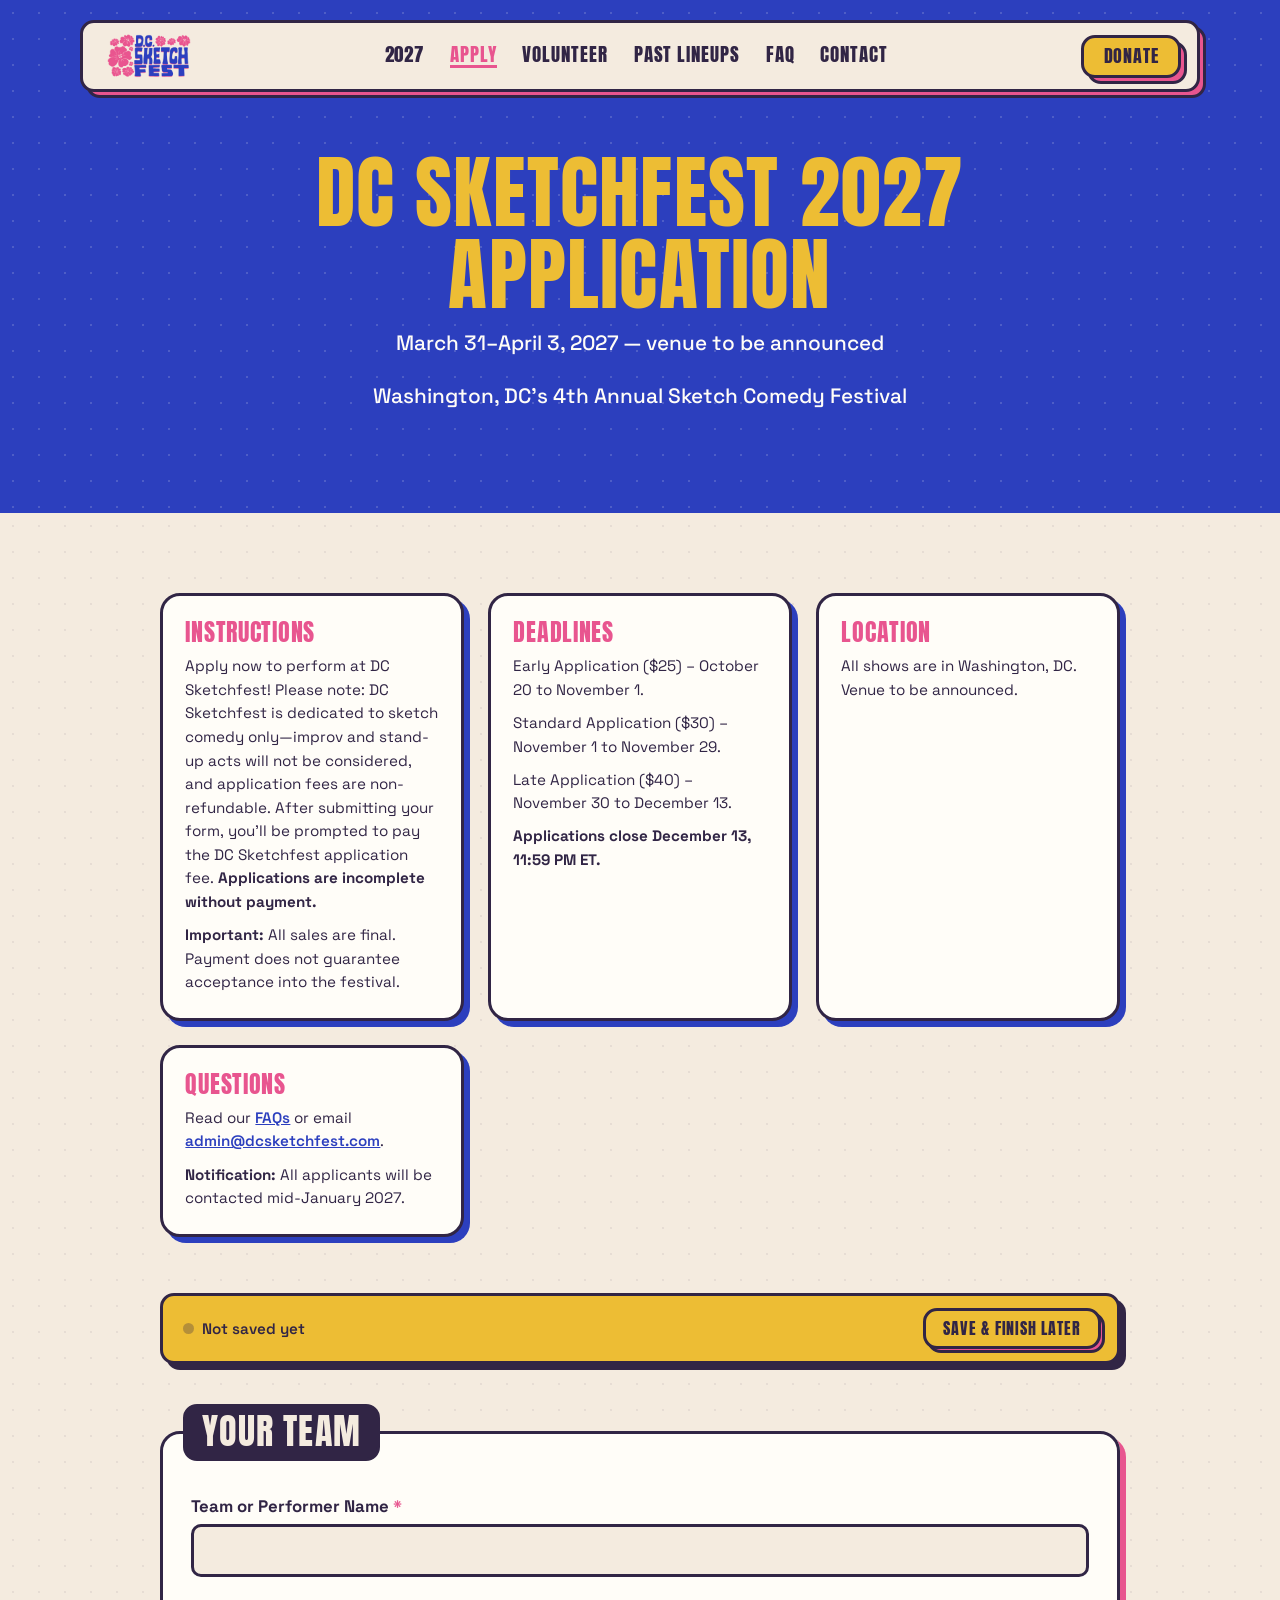
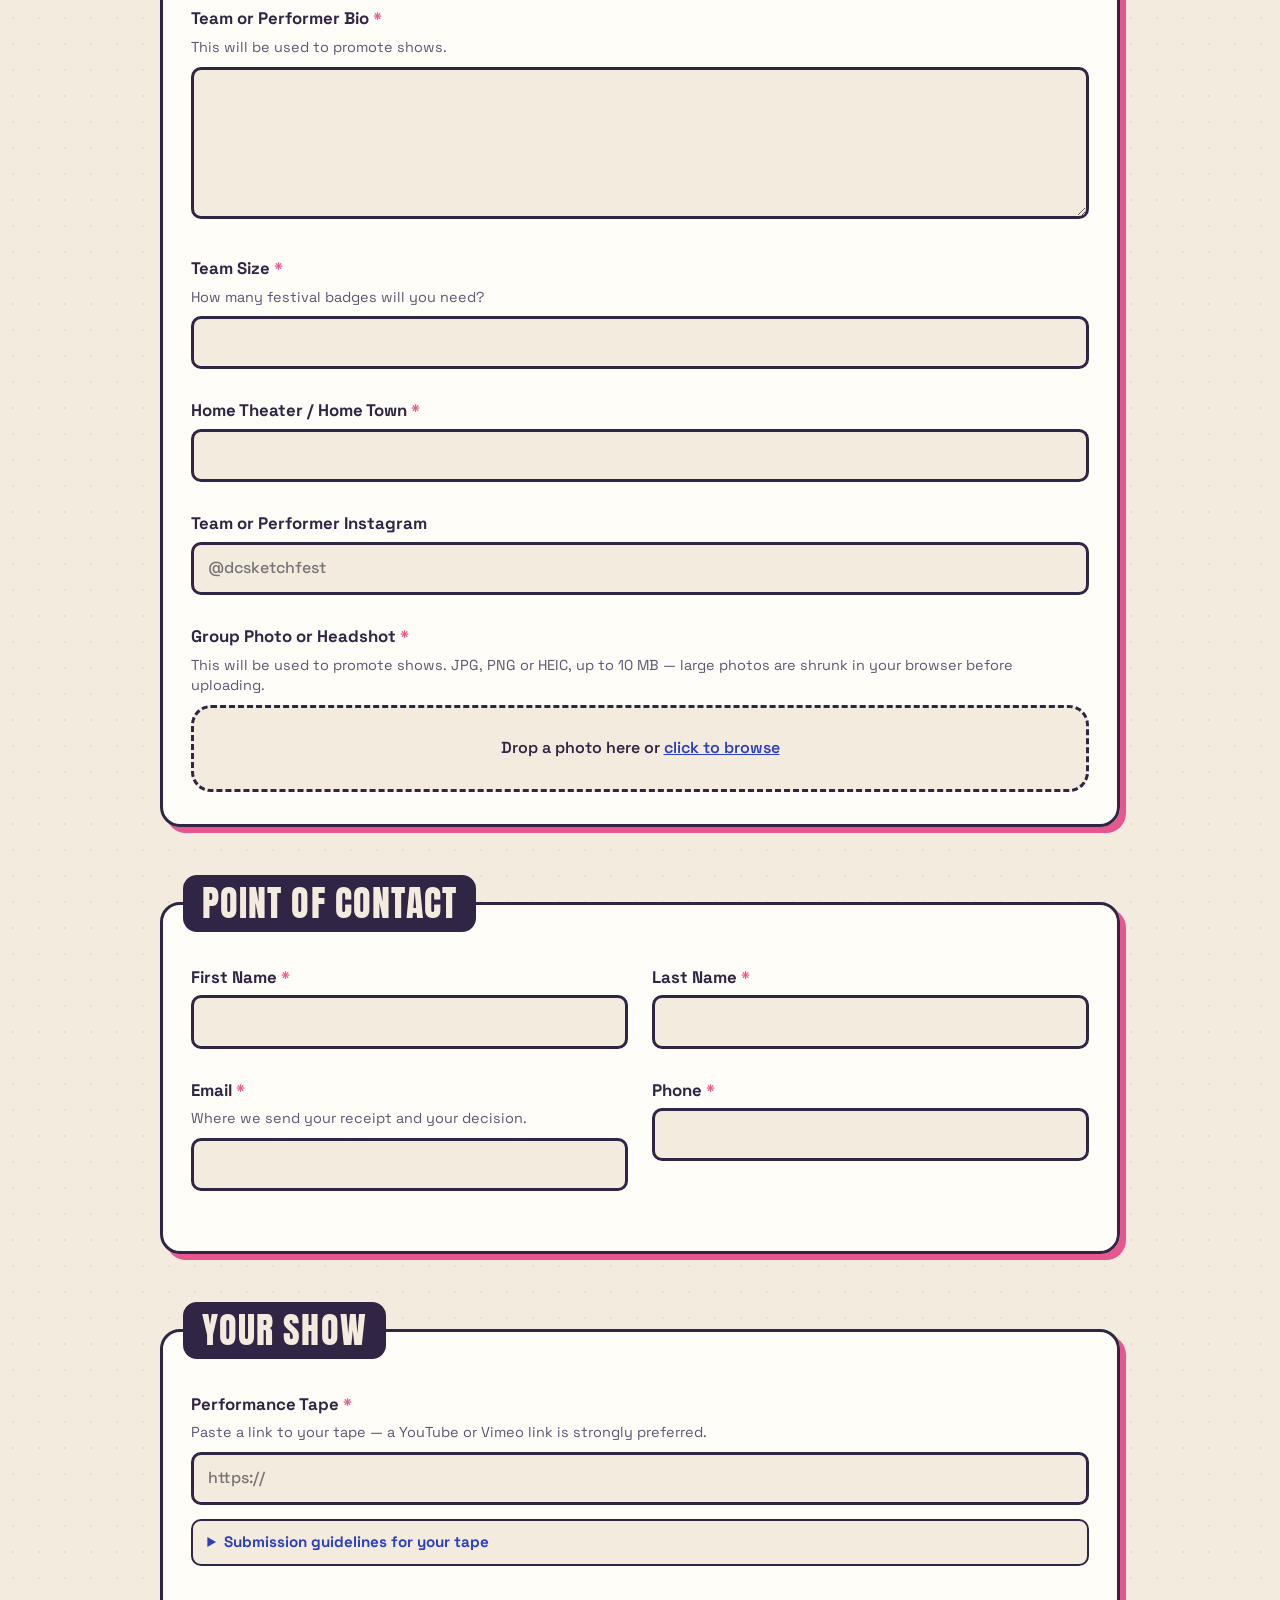
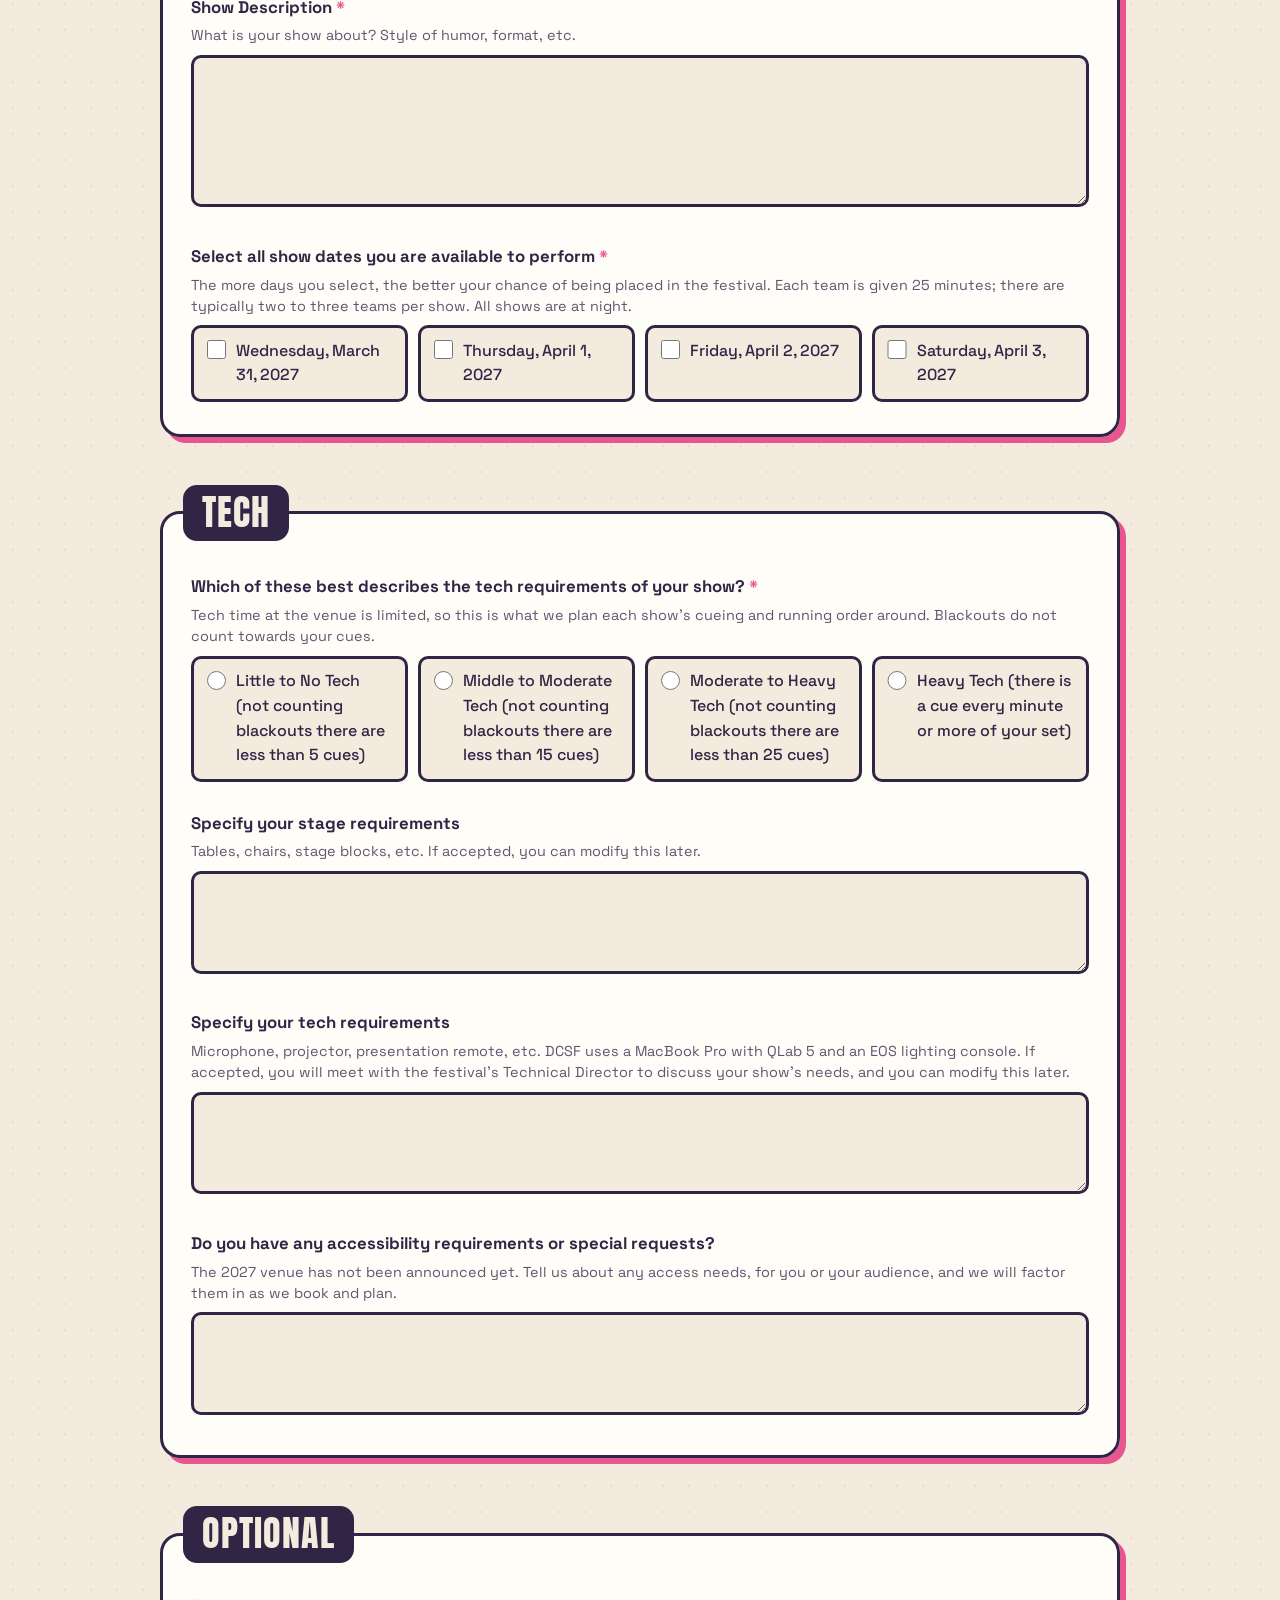
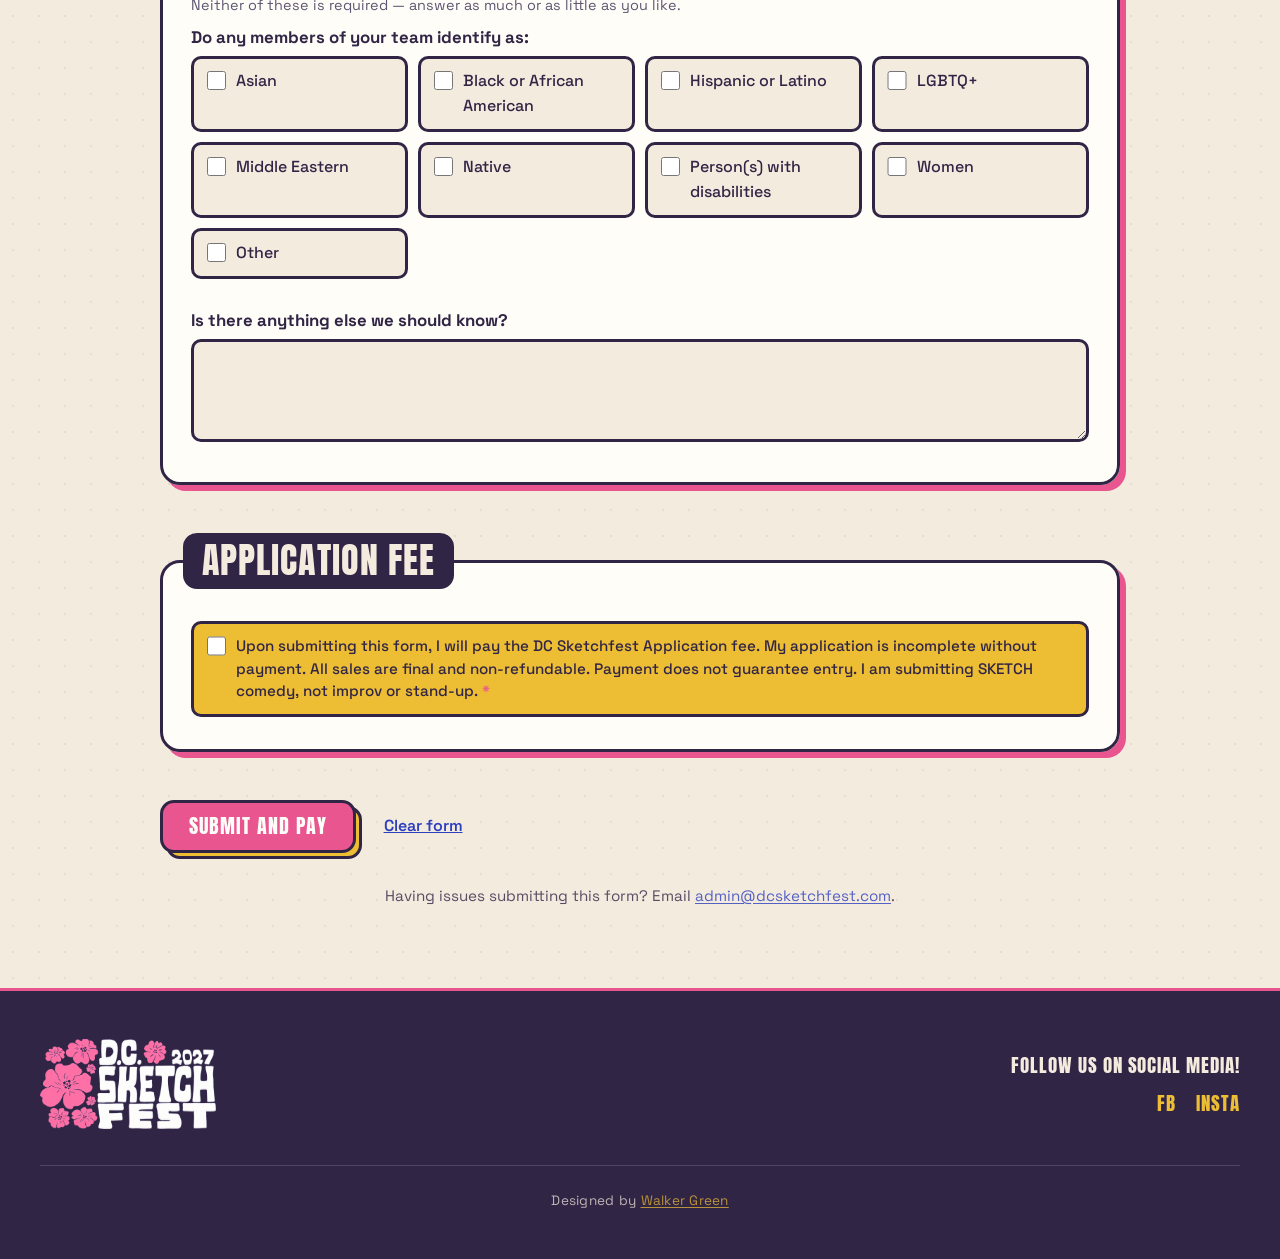
==== apply/index.html @ 1f41d2c7 "One nav order everywhere; readable fee wording in the FAQ Nav is now 2027, Apply, Volunteer, Past Li" ====
<!DOCTYPE html>
<html lang="en">
<head>
<meta charset="utf-8">
<meta name="viewport" content="width=device-width, initial-scale=1">

<!-- Google tag (gtag.js) -->
<script async src="https://www.googletagmanager.com/gtag/js?id=G-5WTXCDDHMK"></script>
<script>
  window.dataLayer = window.dataLayer || [];
  function gtag(){dataLayer.push(arguments);}
  gtag('js', new Date());

  gtag('config', 'G-5WTXCDDHMK');
</script>
<title>Apply to Perform - DC Sketchfest 2027</title>
<meta name="description" content="Applications are open for DC Sketchfest 2027, March 31 to April 3 in Washington, DC. Apply by December 13 - save your application and come back to finish it any time.">

<meta property="og:type" content="website">
<meta property="og:url" content="https://dcsketchfest.com/apply/">
<meta property="og:title" content="Applications Open - DC Sketchfest 2027">
<meta property="og:description" content="DC Sketchfest 2027 runs March 31 to April 3 in Washington, DC. Applications are open through December 13.">
<meta property="og:image" content="https://dcsketchfest.com/assets/img/brand/og-apply-2027.png">
<meta name="twitter:card" content="summary_large_image">

<!-- Absolute URLs name the production host even in this staging copy, the
     way the homepage does: a preview that mixes hosts is broken on one of
     them. robots keeps the copy out of the index until the form goes live. -->
<link rel="canonical" href="https://dcsketchfest.com/apply/">
<meta name="robots" content="noindex, nofollow">
<link rel="icon" href="/assets/img/brand/favicon.svg" type="image/svg+xml">
<link rel="icon" href="/assets/img/brand/favicon-32.png" sizes="32x32">
<link rel="apple-touch-icon" href="/assets/img/brand/favicon-256.png">

<link rel="preconnect" href="https://fonts.googleapis.com">
<link rel="preconnect" href="https://fonts.gstatic.com" crossorigin>
<link href="https://fonts.googleapis.com/css2?family=Anton&family=Space+Grotesk:wght@400;500;600;700&display=swap" rel="stylesheet">
<link rel="stylesheet" href="/assets/css/style.css">
<link rel="stylesheet" href="/assets/css/apply.css">
</head>
<body class="apply-page">
<a class="skip-link" href="#form">Skip to the application</a>

<!-- ============================================================== nav === -->
<header class="navbar">
  <div class="nav-inner">
    <div class="nav-bar">
      <a href="/" class="brand" aria-label="DC Sketchfest home"><img class="brand-logo" src="/assets/img/brand/logo-2027.png" alt="DC Sketchfest 2027" width="1000" height="523"></a>

      <nav id="nav-links" class="nav-links" aria-label="Main">
        <!-- Matches staging's own nav: no Photos page exists in this repo. -->
        <a class="nav-link" href="/#about-section">2027</a>
        <a class="nav-link" href="/apply/" aria-current="page">Apply</a>
        <a class="nav-link" href="/volunteer/">Volunteer</a>
        <a class="nav-link" href="/performers-2026/">Past Lineups</a>
        <a class="nav-link" href="/#faq-section">FAQ</a>
        <a class="nav-link" href="mailto:admin@dcsketchfest.com?subject=Question">Contact</a>
      </nav>

      <a class="btn nav-donate-desktop" href="https://givebutter.com/dcsketchfest2027"><span>Donate</span></a>

      <button class="nav-toggle" type="button" aria-expanded="false" aria-controls="nav-links" aria-label="Menu">
        <span></span><span></span><span></span>
      </button>
    </div>
  </div>
</header>

<!-- ============================================================= intro === -->
<section class="section section--teal apply-hero">
  <div class="pad pad-md">
    <div class="container container--md apply-intro">
      <h1 class="h-lg text-yellow">DC Sketchfest <span data-cfg="year">2027</span> Application</h1>
      <p class="body-copy text-white" data-cfg="dates_line">March 31&ndash;April 3, 2027 &mdash; venue to be announced</p>
      <p class="body-copy text-white">Washington, DC&rsquo;s <span data-cfg="edition">4th</span> Annual Sketch Comedy Festival</p>
    </div>
  </div>
</section>

<section class="section section--cream apply-body">
  <div class="pad pad-md">
    <div class="container container--md">

      <div class="apply-notes">
        <div class="apply-note">
          <h2 class="h-xs">Instructions</h2>
          <p>Apply now to perform at DC Sketchfest! Please note: DC Sketchfest is dedicated to sketch comedy only&mdash;improv and stand-up acts will not be considered, and application fees are non-refundable. After submitting your form, you&rsquo;ll be prompted to pay the DC Sketchfest application fee. <strong>Applications are incomplete without payment.</strong></p>
          <p><strong>Important:</strong> All sales are final. Payment does not guarantee acceptance into the festival.</p>
        </div>

        <div class="apply-note">
          <h2 class="h-xs">Deadlines</h2>
          <!-- Rewritten from CONFIG.deadlines in apply.js; the copy below is the
               no-JS fallback, so the two have to be kept in step. -->
          <div id="deadlines">
            <p>Early Application ($25) &ndash; October 20 to November 1.</p>
            <p>Standard Application ($30) &ndash; November 1 to November 29.</p>
            <p>Late Application ($40) &ndash; November 30 to December 13.</p>
            <p><strong>Applications close December 13, 11:59 PM ET.</strong></p>
          </div>
          <!-- Written by apply.js only when Settings carries a tax rate or a
               service fee: the prices above are the application fee on its own,
               and someone who reads "$25" here and meets $27.61 at the card step
               has been quoted the wrong number. Empty by default, so with both
               off this panel is exactly the four lines above it. -->
          <p class="fee-extras-note" id="fee-extras-note" hidden></p>
        </div>

        <div class="apply-note">
          <h2 class="h-xs">Location</h2>
          <p data-cfg="location">All shows are in Washington, DC. Venue to be announced.</p>
        </div>

        <div class="apply-note">
          <h2 class="h-xs">Questions</h2>
          <p>Read our <a href="/#faq-section">FAQs</a> or email <a href="mailto:admin@dcsketchfest.com">admin@dcsketchfest.com</a>.</p>
          <p><strong>Notification:</strong> <span data-cfg="notification">All applicants will be contacted mid-January 2027.</span></p>
        </div>
      </div>

      <!-- Save bar: sticky status + the "finish later" affordance. Hidden until
           JS has confirmed it can actually reach the backend. -->
      <div class="save-bar" id="save-bar" hidden>
        <span class="save-status" id="save-status" role="status" aria-live="polite">Not saved yet</span>
        <button type="button" class="btn btn--yellow save-later" id="save-later"><span>Save &amp; finish later</span></button>
      </div>

      <form id="form" class="apply-form" novalidate>
        <!-- Bots fill hidden fields; humans never see this one. -->
        <p class="hp" aria-hidden="true"><label>Leave this empty <input type="text" name="website" tabindex="-1" autocomplete="off"></label></p>

        <fieldset class="field-group">
          <legend class="h-sm">Your team</legend>

          <div class="field">
            <label for="team_name">Team or Performer Name <span class="req">*</span></label>
            <input type="text" id="team_name" name="team_name" autocomplete="organization" required>
          </div>

          <div class="field">
            <label for="bio">Team or Performer Bio <span class="req">*</span></label>
            <p class="help">This will be used to promote shows.</p>
            <textarea id="bio" name="bio" rows="5" required></textarea>
          </div>

          <div class="field">
            <label for="team_size">Team Size <span class="req">*</span></label>
            <p class="help">How many festival badges will you need?</p>
            <input type="number" id="team_size" name="team_size" min="1" max="99" step="1" inputmode="numeric" required>
          </div>

          <div class="field">
            <label for="home">Home Theater / Home Town <span class="req">*</span></label>
            <input type="text" id="home" name="home" required>
          </div>

          <div class="field">
            <label for="instagram">Team or Performer Instagram</label>
            <input type="text" id="instagram" name="instagram" placeholder="@dcsketchfest">
          </div>

          <div class="field">
            <label for="photo">Group Photo or Headshot <span class="req">*</span></label>
            <p class="help">This will be used to promote shows. JPG, PNG or HEIC, up to 10&nbsp;MB &mdash; large photos are shrunk in your browser before uploading.</p>
            <div class="dropzone" id="dropzone">
              <input type="file" id="photo" name="photo" accept="image/*">
              <div class="dropzone-inner">
                <img class="photo-preview" id="photo-preview" alt="" hidden>
                <p class="dropzone-text" id="dropzone-text">Drop a photo here or <span class="link">click to browse</span></p>
              </div>
            </div>
            <button type="button" class="text-btn" id="photo-remove" hidden>Remove photo</button>
          </div>
        </fieldset>

        <fieldset class="field-group">
          <legend class="h-sm">Point of contact</legend>

          <div class="field-row">
            <div class="field">
              <label for="contact_first">First Name <span class="req">*</span></label>
              <input type="text" id="contact_first" name="contact_first" autocomplete="given-name" required>
            </div>
            <div class="field">
              <label for="contact_last">Last Name <span class="req">*</span></label>
              <input type="text" id="contact_last" name="contact_last" autocomplete="family-name" required>
            </div>
          </div>

          <div class="field-row">
            <div class="field">
              <label for="contact_email">Email <span class="req">*</span></label>
              <p class="help">Where we send your receipt and your decision.</p>
              <input type="email" id="contact_email" name="contact_email" autocomplete="email" required>
            </div>
            <div class="field">
              <label for="contact_phone">Phone <span class="req">*</span></label>
              <input type="tel" id="contact_phone" name="contact_phone" autocomplete="tel" required>
            </div>
          </div>
        </fieldset>

        <fieldset class="field-group">
          <legend class="h-sm">Your show</legend>

          <div class="field">
            <label for="tape">Performance Tape <span class="req">*</span></label>
            <p class="help">Paste a link to your tape &mdash; a YouTube or Vimeo link is strongly preferred.</p>
            <input type="url" id="tape" name="tape" placeholder="https://" required>

            <details class="guidelines">
              <summary>Submission guidelines for your tape</summary>
              <ul>
                <li><strong>Tape length:</strong> submit a 15&ndash;20-minute video. Shorter submissions, such as a 5- or 10-minute tape, won&rsquo;t provide enough material for our judges to score accurately. Material beyond 20 minutes will not be watched.</li>
                <li><strong>Content order:</strong> include your best material first and prioritize LIVE performance footage. Digital shorts (filmed content) are discouraged unless they strongly reflect your live show style.</li>
                <li><strong>Video format:</strong> to avoid playback and permission issues, we strongly recommend submitting a YouTube or Vimeo link instead of using file-sharing sites like Google Drive or Dropbox. If you have multiple videos, please edit them into a single video before submitting.</li>
                <li><strong>Judging process:</strong> your submission will be evaluated by a randomly assigned panel in the first round. Tailor your material for an audience unfamiliar with your previous work.</li>
              </ul>
              <p>Email <a href="mailto:admin@dcsketchfest.com">admin@dcsketchfest.com</a> if you have additional questions.</p>
            </details>
          </div>

          <div class="field">
            <label for="show_description">Show Description <span class="req">*</span></label>
            <p class="help">What is your show about? Style of humor, format, etc.</p>
            <textarea id="show_description" name="show_description" rows="5" required></textarea>
          </div>

          <fieldset class="field checkgroup" id="dates-group">
            <legend>Select all show dates you are available to perform <span class="req">*</span></legend>
            <p class="help">The more days you select, the better your chance of being placed in the festival. Each team is given 25 minutes; there are typically two to three teams per show. All shows are at night.</p>
            <div class="checks" id="dates-checks">
              <!-- Populated from CONFIG.dates in apply.js so a new festival year
                   is a one-line edit rather than a markup rewrite. -->
            </div>
          </fieldset>
        </fieldset>

        <fieldset class="field-group">
          <legend class="h-sm">Tech</legend>

          <fieldset class="field checkgroup" id="tech-level-group">
            <legend>Which of these best describes the tech requirements of your show? <span class="req">*</span></legend>
            <p class="help">Tech time at the venue is limited, so this is what we plan each show&rsquo;s cueing and running order around. Blackouts do not count towards your cues.</p>
            <div class="checks">
              <label class="check"><input type="radio" name="tech_level" value="Little to No Tech (not counting blackouts there are less than 5 cues)"><span>Little to No Tech (not counting blackouts there are less than 5 cues)</span></label>
              <label class="check"><input type="radio" name="tech_level" value="Middle to Moderate Tech (not counting blackouts there are less than 15 cues)"><span>Middle to Moderate Tech (not counting blackouts there are less than 15 cues)</span></label>
              <label class="check"><input type="radio" name="tech_level" value="Moderate to Heavy Tech (not counting blackouts there are less than 25 cues)"><span>Moderate to Heavy Tech (not counting blackouts there are less than 25 cues)</span></label>
              <label class="check"><input type="radio" name="tech_level" value="Heavy Tech (there is a cue every minute or more of your set)"><span>Heavy Tech (there is a cue every minute or more of your set)</span></label>
            </div>
          </fieldset>

          <div class="field">
            <label for="stage_reqs">Specify your stage requirements</label>
            <p class="help">Tables, chairs, stage blocks, etc. If accepted, you can modify this later.</p>
            <textarea id="stage_reqs" name="stage_reqs" rows="3"></textarea>
          </div>

          <div class="field">
            <label for="tech_reqs">Specify your tech requirements</label>
            <p class="help">Microphone, projector, presentation remote, etc. DCSF uses a MacBook Pro with QLab 5 and an EOS lighting console. If accepted, you will meet with the festival&rsquo;s Technical Director to discuss your show&rsquo;s needs, and you can modify this later.</p>
            <textarea id="tech_reqs" name="tech_reqs" rows="3"></textarea>
          </div>

          <div class="field">
            <label for="accessibility">Do you have any accessibility requirements or special requests?</label>
            <p class="help">The 2027 venue has not been announced yet. Tell us about any access needs, for you or your audience, and we will factor them in as we book and plan.</p>
            <textarea id="accessibility" name="accessibility" rows="3"></textarea>
          </div>
        </fieldset>

        <fieldset class="field-group">
          <legend class="h-sm">Optional</legend>
          <p class="help group-help">Neither of these is required &mdash; answer as much or as little as you like.</p>

          <fieldset class="field checkgroup">
            <legend>Do any members of your team identify as:</legend>
            <div class="checks">
              <label class="check"><input type="checkbox" name="representation" value="Asian"><span>Asian</span></label>
              <label class="check"><input type="checkbox" name="representation" value="Black or African American"><span>Black or African American</span></label>
              <label class="check"><input type="checkbox" name="representation" value="Hispanic or Latino"><span>Hispanic or Latino</span></label>
              <label class="check"><input type="checkbox" name="representation" value="LGBTQ+"><span>LGBTQ+</span></label>
              <label class="check"><input type="checkbox" name="representation" value="Middle Eastern"><span>Middle Eastern</span></label>
              <label class="check"><input type="checkbox" name="representation" value="Native"><span>Native</span></label>
              <label class="check"><input type="checkbox" name="representation" value="Person(s) with disabilities"><span>Person(s) with disabilities</span></label>
              <label class="check"><input type="checkbox" name="representation" value="Women"><span>Women</span></label>
              <label class="check"><input type="checkbox" name="representation" value="Other" id="rep-other"><span>Other</span></label>
            </div>
            <div class="field" id="rep-other-field" hidden>
              <label for="representation_other">Please specify</label>
              <input type="text" id="representation_other" name="representation_other">
            </div>
          </fieldset>

          <div class="field">
            <label for="anything_else">Is there anything else we should know?</label>
            <textarea id="anything_else" name="anything_else" rows="3"></textarea>
          </div>
        </fieldset>

        <fieldset class="field-group">
          <legend class="h-sm">Application fee</legend>
          <!-- Unhidden by apply.js when someone who has already paid comes back
               to change an answer: the agreement still has to be ticked, but it
               must not read as a fee they are about to be charged a second
               time. -->
          <p class="help" id="fee-paid-note" hidden>Your application fee is already paid. This is the agreement you made when you first applied &mdash; leave it ticked.</p>

          <!-- The itemised price, filled from GET /apply/fee. The Worker is the
               only thing that computes money; this renders what it reports and
               hard-codes no amount. Hidden unless there is a tax or service-fee
               line to itemise, because with neither set the agreement below
               already states the one number in full. -->
          <div id="fee-breakdown" hidden></div>

          <div class="field">
            <label class="check check--agree">
              <input type="checkbox" name="agree" id="agree" required>
              <span>Upon submitting this form, I will pay the DC Sketchfest Application fee<span id="agree-total"></span>. My application is incomplete without payment. All sales are final and non-refundable. Payment does not guarantee entry. I am submitting SKETCH comedy, not improv or stand-up. <span class="req">*</span></span>
            </label>
          </div>
        </fieldset>

        <div class="errors" id="errors" role="alert" hidden></div>

        <div class="form-actions">
          <button type="submit" class="btn btn--purple" id="submit"><span>Submit and pay</span></button>
          <button type="button" class="text-btn" id="clear">Clear form</button>
        </div>
      </form>

      <!-- Sits outside the form so it is still on the page when the form is
           swapped out for the confirmation, and still there if the submit
           itself is what failed. -->
      <p class="apply-help-out">Having issues submitting this form? Email
        <a href="mailto:admin@dcsketchfest.com?subject=Trouble%20submitting%20my%20DC%20Sketchfest%20application">admin@dcsketchfest.com</a>.</p>

      <!-- Swapped in for the form once the application is submitted, and again
           when a change to an application that was already in is saved. -->
      <div id="done" class="done" hidden></div>

    </div>
  </div>
</section>

<!-- =========================================================== footer === -->
<footer class="footer">
  <div class="pad pad-sm">
    <div class="container footer-wrapper">
      <a class="footer-logo" href="/" title="Homepage"><img class="brand-logo brand-logo--light" src="/assets/img/brand/logo-2027-light.png" alt="DC Sketchfest 2027" width="1000" height="511"></a>
      <div class="footer-social">
        <div class="join-us">Follow us on social media!</div>
        <div class="social-links">
          <a href="https://facebook.com/dcsketchfest" target="_blank" rel="noopener">fb</a>
          <a href="https://instagram.com/dcsketchfest" target="_blank" rel="noopener">insta</a>
        </div>
      </div>
    </div>
    <p class="footer-credit">Designed by <a href="https://instagram.com/guywalks" target="_blank" rel="noopener">Walker Green</a></p>
  </div>
</footer>

<script src="/assets/js/main.js" defer></script>
<script src="/assets/js/apply.js" defer></script>
</body>
</html>
---- assets/css/style.css ----
/* ==========================================================================
   DC Sketchfest — 2027 rebrand
   "Riso print shop": Neon Blue, Bubble Pink and Mustard inks on Mayo White
   paper, heavy outlines, hard offset shadows, halftone dots, DC-flag stars.
   Display type is Anton; body is Space Grotesk.

   Class names are carried over from the 2026 site so the lineup pages and
   main.js keep working untouched; legacy color variables (--red, --teal,
   --cream, --purple, --dark) are aliased onto the new inks for the same
   reason.
   ========================================================================== */

:root {
  /* Brand names, in order: Midnite Black, Mayo White, Neon Blue, Bubble Pink,
     Mustard. --white is a paper highlight, not a brand ink. */
  --ink: #312545;
  --paper: #F4EBDF;
  --blue: #2C3FBE;
  --pink: #E8558F;
  --yellow: #EDBD34;
  --white: #fffdf8;

  /* Legacy names still referenced by inline styles and generated pages. */
  --red: var(--pink);
  --cream: var(--paper);
  --teal: var(--blue);
  --purple: var(--blue);
  --dark: var(--ink);

  --font-display: "Anton", "Arial Black", sans-serif;
  --font-body: "Space Grotesk", system-ui, -apple-system, sans-serif;

  --border: 3px solid var(--ink);
  --shadow-offset: 6px;
  --radius-card: 20px;
  --radius-pill: 14px;

  --gutter: 2.5rem;
  --container: 80rem;

  /* Halftone dot patterns, tinted per background. */
  --dots-light: radial-gradient(rgba(255, 253, 248, .16) 1.5px, transparent 1.5px);
  --dots-dark: radial-gradient(rgba(49, 37, 69, .07) 1.5px, transparent 1.5px);
}

@media (max-width: 767px) {
  :root {
    --gutter: 1.25rem;
    --shadow-offset: 5px;
  }
}

/* --------------------------------------------------------------- base --- */

*,
*::before,
*::after {
  box-sizing: border-box;
}

html {
  scroll-behavior: smooth;
  scroll-padding-top: 8rem;
}

body {
  margin: 0;
  background: var(--paper);
  color: var(--ink);
  font-family: var(--font-body);
  font-size: 1rem;
  line-height: 1.55;
  -webkit-font-smoothing: antialiased;
  overflow-x: hidden;
}

img {
  max-width: 100%;
  height: auto;
  display: block;
}

a {
  color: inherit;
}

h1,
h2,
h3,
h4,
h5 {
  font-family: var(--font-display);
  font-weight: 400;
  text-transform: uppercase;
  line-height: 1.02;
  letter-spacing: .015em;
  margin: 0;
}

.h-hero    { font-size: clamp(3.25rem, 13vw, 10rem); }
.h-xl      { font-size: clamp(2.5rem, 9vw, 6.25rem); }
.h-lg      { font-size: clamp(2.25rem, 8vw, 5rem); }
.h-md      { font-size: clamp(1.75rem, 6vw, 3.75rem); }
.h-sm      { font-size: clamp(1.375rem, 4vw, 2.25rem); }
.h-xs      { font-size: clamp(1.125rem, 3vw, 1.5rem); letter-spacing: .03em; }

.text-yellow { color: var(--yellow); }
.text-teal   { color: var(--pink); }   /* legacy accent class → pink ink */
.text-white  { color: var(--white); }
.text-purple { color: var(--blue); }
.text-center { text-align: center; }

.body-copy {
  font-family: var(--font-body);
  font-weight: 500;
  font-size: clamp(1.05rem, 1.7vw, 1.3rem);
  line-height: 1.55;
}

/* ---------------------------------------------------------- structure --- */

.section {
  position: relative;
  overflow: hidden;
}

.section--red    { background: var(--pink); }
.section--cream  { background: var(--paper); background-image: var(--dots-dark); background-size: 26px 26px; }
.section--teal   { background: var(--blue); background-image: var(--dots-light); background-size: 26px 26px; }
.section--yellow { background: var(--yellow); }

/* The mailing-list section trades cobalt for full ink — the site's finale. */
#newsletter-section.section--teal {
  background: var(--ink);
  background-image: var(--dots-light);
  background-size: 26px 26px;
}

.pad {
  padding-left: var(--gutter);
  padding-right: var(--gutter);
}

.pad-lg { padding-top: 8rem;    padding-bottom: 8rem; }
.pad-md { padding-top: 5rem;    padding-bottom: 5rem; }
.pad-sm { padding-top: 3rem;    padding-bottom: 3rem; }

@media (max-width: 991px) {
  .pad-lg { padding-top: 6rem; padding-bottom: 6rem; }
  .pad-md { padding-top: 4rem; padding-bottom: 4rem; }
  .pad-sm { padding-top: 2rem; padding-bottom: 2rem; }
}

@media (max-width: 767px) {
  .pad-lg { padding-top: 4rem; padding-bottom: 4rem; }
  .pad-md { padding-top: 3rem; padding-bottom: 3rem; }
}

.container {
  width: 100%;
  max-width: var(--container);
  margin-inline: auto;
}

.container--md { max-width: 60rem; }

.stack > * + * { margin-top: 1.5rem; }
.stack-sm > * + * { margin-top: .75rem; }

/* ------------------------------------------------------------ buttons --- */

/* Chunky print-block buttons: ink outline, hard offset shadow in a second
   ink color, and the block drops onto its shadow on hover. */
.btn {
  --btn-bg: var(--yellow);
  --btn-fg: var(--ink);
  --btn-shadow: var(--pink);
  position: relative;
  display: inline-block;
  text-decoration: none;
  isolation: isolate;

  /* Reset UA button chrome so <button class="btn"> matches <a class="btn">. */
  appearance: none;
  -webkit-appearance: none;
  background: none;
  border: 0;
  margin: 0;
  padding: 0;
  font: inherit;
  color: inherit;
  cursor: pointer;
}

.btn::before {
  content: "";
  position: absolute;
  inset: 0;
  border-radius: var(--radius-pill);
  background: var(--btn-shadow);
  border: var(--border);
  transform: translate(var(--shadow-offset), var(--shadow-offset));
  z-index: -1;
}

.btn > span {
  display: block;
  background: var(--btn-bg);
  color: var(--btn-fg);
  border: var(--border);
  border-radius: var(--radius-pill);
  padding: .85rem 1.6rem;
  font-family: var(--font-display);
  font-weight: 400;
  font-size: clamp(1.05rem, 1.6vw, 1.4rem);
  letter-spacing: .05em;
  line-height: 1;
  text-transform: uppercase;
  white-space: nowrap;
  transition: transform .15s ease;
}

.btn:hover > span,
.btn:focus-visible > span {
  transform: translate(var(--shadow-offset), var(--shadow-offset));
}

.btn:focus-visible {
  outline: 3px solid var(--pink);
  outline-offset: 4px;
  border-radius: var(--radius-pill);
}

.btn--purple { --btn-bg: var(--pink); --btn-fg: var(--white); --btn-shadow: var(--yellow); }
.btn--yellow { --btn-bg: var(--yellow); --btn-fg: var(--ink); --btn-shadow: var(--pink); }

.btn-row {
  display: flex;
  flex-wrap: wrap;
  gap: 1.5rem;
  justify-content: center;
}

@media (max-width: 560px) {
  .btn > span {
    white-space: normal;
    padding: .7rem 1.15rem;
    font-size: 1.1rem;
    text-align: center;
  }

  .btn-row { gap: 1rem; }
}

/* --------------------------------------------------------------- logo --- */

.brand {
  text-decoration: none;
}

/* Height drives the lockup and the width follows it, so nothing here has to
   know the artwork's aspect ratio; the width/height attributes on the <img>
   are what stop the navbar reflowing while it loads. */
.brand-logo {
  display: block;
  width: auto;
  height: 2.75rem;
}

@media (max-width: 767px) {
  .brand-logo { height: 2.25rem; }
}

/* ---------------------------------------------------------------- nav --- */

.navbar {
  position: fixed;
  top: 1.25rem;
  left: 0;
  right: 0;
  z-index: 99;
  padding-inline: var(--gutter);
}

.nav-inner {
  position: relative;
  width: 100%;
  max-width: 70rem;
  margin-inline: auto;
}

.nav-inner::before {
  content: "";
  position: absolute;
  inset: 0;
  border-radius: var(--radius-pill);
  background: var(--pink);
  border: var(--border);
  transform: translate(var(--shadow-offset), var(--shadow-offset));
}

.nav-bar {
  position: relative;
  display: flex;
  align-items: center;
  justify-content: space-between;
  gap: 2rem;
  background: var(--paper);
  border: var(--border);
  border-radius: var(--radius-pill);
  padding: .7rem 1rem .7rem 1.5rem;
}

.nav-links {
  display: flex;
  align-items: center;
  gap: 1.6rem;
}

.nav-link {
  font-family: var(--font-display);
  font-weight: 400;
  font-size: 1.2rem;
  letter-spacing: .05em;
  line-height: 1;
  text-transform: uppercase;
  color: var(--ink);
  text-decoration: none;
  padding-bottom: .15rem;
  border-bottom: 3px solid transparent;
  transition: color .15s ease, border-color .15s ease;
}

.nav-link:hover,
.nav-link[aria-current="page"] {
  color: var(--pink);
  border-bottom-color: var(--pink);
}

/* Keep the donate pill from towering over the links. */
.navbar .btn > span {
  padding: .6rem 1.2rem;
  font-size: 1.1rem;
}

.nav-toggle {
  display: none;
  width: 3rem;
  height: 3rem;
  padding: 0;
  border: var(--border);
  border-radius: 12px;
  background: var(--yellow);
  cursor: pointer;
  align-items: center;
  justify-content: center;
  flex-direction: column;
  gap: 5px;
}

.nav-toggle span {
  display: block;
  width: 20px;
  height: 3px;
  background: var(--ink);
  border-radius: 2px;
  transition: transform .25s ease, opacity .25s ease;
}

.nav-toggle[aria-expanded="true"] span:nth-child(1) { transform: translateY(8px) rotate(45deg); }
.nav-toggle[aria-expanded="true"] span:nth-child(2) { opacity: 0; }
.nav-toggle[aria-expanded="true"] span:nth-child(3) { transform: translateY(-8px) rotate(-45deg); }

.nav-donate-desktop { flex: none; }

@media (max-width: 991px) {
  .nav-toggle { display: flex; }
  .nav-donate-desktop { display: none; }

  .nav-links {
    position: absolute;
    top: calc(100% + 1rem);
    left: 0;
    right: 0;
    flex-direction: column;
    gap: 1.25rem;
    background: var(--paper);
    border: var(--border);
    border-radius: var(--radius-card);
    padding: 1.5rem;
    box-shadow: var(--shadow-offset) var(--shadow-offset) 0 var(--pink);
    display: none;
  }

  .nav-links.is-open { display: flex; }
  .nav-bar { padding-right: .7rem; }
}

/* --------------------------------------------------------------- hero --- */

.hero {
  position: relative;
  background-color: var(--blue);
  background-image: var(--dots-light);
  background-size: 26px 26px;
  min-height: 100svh;
  display: flex;
  align-items: center;
  overflow: hidden;
}

.hero-content {
  position: relative;
  z-index: 2;
  text-align: center;
  padding-top: 9rem;
  padding-bottom: 5rem;
  width: 100%;
}

.hero h1 {
  color: var(--paper);
  text-shadow:
    var(--shadow-offset) var(--shadow-offset) 0 var(--pink),
    calc(var(--shadow-offset) * 2) calc(var(--shadow-offset) * 2) 0 var(--ink);
  margin-bottom: 1.75rem;
}

/* Yellow on cobalt is fine, but yellow over the orange characters is not —
   the ink outline keeps this line readable wherever the art lands. */
.hero-meta {
  color: var(--yellow);
  margin-bottom: 2.75rem;
  text-shadow:
    3px 3px 0 var(--ink),
    -2px -2px 0 var(--ink),
    2px -2px 0 var(--ink),
    -2px 2px 0 var(--ink);
}

/* Rotated year sticker pinned beside the hero title. */
.hero-title-wrap {
  position: relative;
  display: inline-block;
}

.badge-27 {
  position: absolute;
  top: -1.25rem;
  right: -2.5rem;
  z-index: 3;
  display: grid;
  place-items: center;
  width: clamp(4.5rem, 9vw, 6.5rem);
  aspect-ratio: 1;
  border-radius: 50%;
  background: var(--yellow);
  border: var(--border);
  box-shadow: 4px 4px 0 var(--ink);
  font-family: var(--font-display);
  font-size: clamp(1.25rem, 2.6vw, 1.9rem);
  color: var(--ink);
  transform: rotate(12deg);
}

@media (max-width: 767px) {
  /* Float mostly above the title so it doesn't swallow the last letters. */
  .badge-27 { width: 4rem; right: -.25rem; top: -2.75rem; }
}

.hero-art {
  position: absolute;
  inset: 0;
  z-index: 1;
  pointer-events: none;
}

/* The hero cast sits still — only the little Mumbies float. */
.hero-art img {
  position: absolute;
  width: auto;
  transform: rotate(var(--tilt, 0deg));
}

.hero-art .art-tumbler {
  --tilt: -8deg;
  top: 6%;
  right: -2%;
  height: 32vh;
}

/* Tucked toward the bezel and low, so the centred headline column stays
   clear of it — this one used to cut across "…this fall". */
.hero-art .art-striped {
  --tilt: 0deg;
  bottom: -1%;
  right: -5%;
  height: 44vh;
}

.hero-art .art-side {
  --tilt: 6deg;
  bottom: 8%;
  left: -5%;
  height: 28vh;
}

/* Between tablet and desktop the headline is at its widest relative to the
   viewport, so the side art has to move further out still. */
@media (max-width: 1300px) {
  .hero-art .art-tumbler { right: -6%; height: 28vh; }
  .hero-art .art-striped { right: -9%; height: 38vh; }
  .hero-art .art-side    { left: -8%; height: 24vh; }
}

@media (max-width: 991px) {
  .hero-art .art-tumbler { height: 22vh; top: 9%; right: -10%; }
  .hero-art .art-striped { height: 30vh; right: -10%; }
  .hero-art .art-side    { height: 22vh; left: -12%; }
}

@media (max-width: 767px) {
  .hero-art { opacity: .3; }
  .hero-content { padding-top: 8rem; }
}

/* ------------------------------------------------------------- ticker --- */

/* Marquee strip under the hero. The track holds two identical spans so the
   -50% translate loops seamlessly. */
.ticker {
  background: var(--yellow);
  border-top: var(--border);
  border-bottom: var(--border);
  overflow: hidden;
  padding: .65rem 0;
}

.ticker-track {
  display: flex;
  width: max-content;
  animation: ticker-scroll 28s linear infinite;
}

.ticker-track > span {
  font-family: var(--font-display);
  font-size: clamp(1.1rem, 2vw, 1.5rem);
  letter-spacing: .06em;
  text-transform: uppercase;
  color: var(--ink);
  white-space: nowrap;
  padding-right: 1.5rem;
}

@keyframes ticker-scroll {
  to { transform: translateX(-50%); }
}

/* --------------------------------------------------------- dates/fees --- */

/* The three application windows as one card: the wrapper carries the outline,
   radius and shadow so the table itself can scroll inside it on a narrow
   phone rather than pushing the page wider. */
.fee-table-wrap {
  max-width: 42rem;
  margin: 2.5rem auto 0;
  border: var(--border);
  border-radius: var(--radius-card);
  background: var(--white);
  box-shadow: var(--shadow-offset) var(--shadow-offset) 0 var(--blue);
  overflow-x: auto;
}

.fee-table {
  width: 100%;
  min-width: 19rem;
  border-collapse: collapse;
  text-align: left;
}

.fee-table th,
.fee-table td {
  padding: 1rem 1.25rem;
}

.fee-table thead th {
  font-family: var(--font-display);
  font-weight: 400;
  font-size: 1rem;
  letter-spacing: .05em;
  text-transform: uppercase;
  background: var(--ink);
  color: var(--paper);
  padding: .8rem 1.25rem;
}

/* The fee column reads as a price list, so its header sits over the numbers. */
.fee-table thead th:last-child,
.fee-price {
  text-align: right;
}

.fee-row + .fee-row {
  border-top: 2px solid var(--ink);
}

.fee-row th {
  font-family: var(--font-display);
  font-weight: 400;
  letter-spacing: .03em;
  text-transform: uppercase;
}

/* The window you can actually apply in is filled, not just ruled — it has to
   be the row you land on before reading any dates. */
.fee-row.is-open {
  background: var(--yellow);
}

.fee-flag {
  display: inline-block;
  margin-left: .5rem;
  padding: .2rem .6rem .25rem;
  border: 2px solid var(--ink);
  border-radius: var(--radius-pill);
  background: var(--blue);
  color: var(--paper);
  font-family: var(--font-body);
  font-weight: 700;
  font-size: .68em;
  letter-spacing: .06em;
  white-space: nowrap;
  vertical-align: .14em;
}

.fee-price {
  font-family: var(--font-display);
  font-size: 1.35em;
  letter-spacing: .02em;
  white-space: nowrap;
}

.fee-note {
  margin: 1.5rem auto 0;
  max-width: 34rem;
}

@media (max-width: 767px) {
  .fee-table th,
  .fee-table td { padding: .8rem .9rem; }

  .fee-table thead th { padding: .7rem .9rem; font-size: .9rem; }
}

/* ------------------------------------------------------------ tickets --- */

.tickets-heading {
  text-align: center;
  margin-bottom: 2.5rem;
}

/* Year switcher on the lineup pages. */
.year-switch {
  display: flex;
  flex-wrap: wrap;
  gap: .625rem;
  margin-top: 1.5rem;
}

.year-link {
  font-family: var(--font-display);
  font-weight: 400;
  font-size: 1.2rem;
  letter-spacing: .05em;
  line-height: 1;
  text-transform: uppercase;
  text-decoration: none;
  color: var(--paper);
  border: 3px solid var(--paper);
  border-radius: 12px;
  padding: .55rem 1.15rem;
  transition: background-color .15s ease, color .15s ease;
}

.year-link:hover {
  background: var(--paper);
  color: var(--blue);
}

.year-link.is-current {
  background: var(--yellow);
  border-color: var(--ink);
  color: var(--ink);
  box-shadow: 3px 3px 0 var(--ink);
}

/* Marks a lineup page as a past festival. */
.archive-note {
  border: 3px dashed var(--paper);
  border-radius: var(--radius-card);
  padding: 1.25rem 1.5rem;
  margin-top: 1.5rem;
  font-family: var(--font-body);
  font-weight: 500;
  font-size: clamp(1rem, 1.6vw, 1.2rem);
  line-height: 1.45;
  color: var(--paper);
}

.archive-note a { color: var(--yellow); }

/* The Crowdwork calendar injects its own markup; it scrolls inside this box
   on phones rather than stretching the document. */
.crowdwork-embed {
  min-height: 320px;
  margin-inline: auto;
  max-width: var(--container);
  overflow-x: auto;
  -webkit-overflow-scrolling: touch;
}

.crowdwork-embed:empty::after {
  content: "Loading the show calendar…";
  display: block;
  text-align: center;
  font-family: var(--font-display);
  font-size: 1.5rem;
  color: var(--ink);
  opacity: .6;
  padding: 4rem 1rem;
}

/* -------------------------------------------------------- lineup call --- */

.lineup-call {
  display: grid;
  grid-template-columns: minmax(0, 1fr) minmax(0, 1.2fr);
  gap: 3rem;
  align-items: center;
  position: relative;
}

@media (max-width: 767px) {
  .lineup-call {
    grid-template-columns: 1fr;
    gap: 2rem;
    text-align: center;
  }
}

.shaped-frame-wrap {
  position: relative;
}

/* Loose food art tucked behind the bottom-left corner of the frame. */
.food-strawberry {
  position: absolute;
  left: -1.5rem;
  bottom: -2.5rem;
  width: 7rem;
  z-index: 3;
  pointer-events: none;
}

@media (max-width: 767px) {
  .food-strawberry { width: 4.5rem; left: -.5rem; bottom: -1.5rem; }
}

/* Yellow halftone frame holding the Mumbie sash art. */
.shaped-frame {
  position: relative;
  z-index: 2;
  border: var(--border);
  border-radius: var(--radius-card);
  background-color: var(--yellow);
  background-image: radial-gradient(rgba(33, 27, 58, .12) 1.5px, transparent 1.5px);
  background-size: 18px 18px;
  box-shadow: var(--shadow-offset) var(--shadow-offset) 0 var(--blue);
  display: flex;
  align-items: center;
  justify-content: center;
  padding: 3rem 1.25rem;
  min-height: 22rem;
  transform: rotate(2deg);
}

.shaped-frame img {
  width: 100%;
  max-width: 12rem;
  transform: rotate(-26deg);
}

.food-blueberries {
  position: absolute;
  right: -2rem;
  bottom: -4rem;
  width: 12rem;
  z-index: 1;
  pointer-events: none;
}

/* Sits between two sections purely as a flourish — kept small and pulled
   tight so it doesn't push the next section below the fold. */
.food-blob {
  display: block;
  width: min(55%, 13rem);
  margin: -5rem auto -2rem;
}

@media (max-width: 767px) {
  .food-blob { width: min(45%, 8rem); margin: -2rem auto -1.5rem; }
}

@media (max-width: 767px) {
  .food-blueberries { width: 7rem; right: -1rem; bottom: -2rem; }
}

/* ------------------------------------------------------------ sliders --- */

.slider {
  position: relative;
  padding-bottom: 4.5rem;
}

.slider-track {
  display: flex;
  gap: 1.5rem;
  overflow-x: auto;
  scroll-snap-type: x mandatory;
  scroll-behavior: smooth;
  scrollbar-width: none;
  padding: .5rem .5rem calc(.5rem + var(--shadow-offset));
}

.slider-track::-webkit-scrollbar { display: none; }

.slider-track > * {
  flex: 0 0 calc(50% - .75rem);
  scroll-snap-align: start;
}

@media (max-width: 767px) {
  .slider-track > * { flex: 0 0 100%; }
}

/* margin:0 is load-bearing — a <figure> carries a UA margin of 1em 40px, and
   that 80px of horizontal margin per slide broke the two-up flex math and
   pushed the second slide past the right edge of both sliders. */
.slide-card {
  display: flex;
  flex-direction: column;
  justify-content: flex-end;
  margin: 0;
  min-height: 450px;
  border: var(--border);
  border-radius: var(--radius-card);
  background-color: var(--paper);
  background-position: 50%;
  background-size: cover;
  padding: 2rem;
  box-shadow: var(--shadow-offset) var(--shadow-offset) 0 var(--ink);
}

.slide-card--quote {
  justify-content: space-between;
  gap: 1.5rem;
  background: var(--white);
  box-shadow: var(--shadow-offset) var(--shadow-offset) 0 var(--pink);
}

/* Same story for <blockquote>. */
.slide-card__quote {
  margin: 0;
  font-family: var(--font-body);
  font-weight: 500;
  text-transform: none;
  color: var(--blue);
  font-size: clamp(1.2rem, 2vw, 1.7rem);
  line-height: 1.35;
}

.slide-card__name {
  font-family: var(--font-body);
  font-weight: 600;
  text-transform: none;
  font-size: clamp(1.1rem, 1.7vw, 1.4rem);
  color: var(--white);
  margin: 0;
  text-shadow: 0 2px 8px rgba(0, 0, 0, .6);
}

.slide-card--quote .slide-card__name {
  color: var(--ink);
  text-shadow: none;
}

.slide-card__team {
  font-family: var(--font-body);
  font-size: .95rem;
  color: var(--ink);
  opacity: .75;
}

.slider-controls {
  position: absolute;
  bottom: 0;
  right: 0;
  display: flex;
  gap: .75rem;
}

.slider-btn {
  width: 3rem;
  height: 3rem;
  padding: .6rem;
  border: var(--border);
  border-radius: 12px;
  background: var(--yellow);
  color: var(--ink);
  cursor: pointer;
  display: grid;
  place-items: center;
  box-shadow: 3px 3px 0 var(--ink);
  transition: transform .15s ease, box-shadow .15s ease;
}

.slider-btn:hover {
  transform: translate(2px, 2px);
  box-shadow: 1px 1px 0 var(--ink);
}

.slider-btn:disabled {
  opacity: .35;
  cursor: default;
  transform: none;
  box-shadow: 3px 3px 0 var(--ink);
}

.slider-btn svg { width: 100%; height: 100%; }

.slider-credit {
  margin-top: 1rem;
  font-family: var(--font-body);
  color: var(--white);
  font-size: .95rem;
}

/* ---------------------------------------------------------- press bit --- */

.press-grid {
  display: grid;
  grid-template-columns: minmax(0, 1fr) minmax(0, 1fr);
  gap: 4rem;
  align-items: center;
}

@media (max-width: 767px) {
  .press-grid { grid-template-columns: 1fr; gap: 3rem; }
}

/* Ink on the pink ink is only 4.14:1, short of AA, and reversing to white is
   worse (3.37:1). The paragraph sits on a white card instead — the move
   .venue-tba already makes — which reads as 13.95:1. */
.press-copy .body-copy {
  color: var(--ink);
  margin-top: 1.5rem;
  padding: 1.5rem 1.75rem;
  border: var(--border);
  border-radius: var(--radius-card);
  background: var(--white);
  box-shadow: var(--shadow-offset) var(--shadow-offset) 0 var(--yellow);
  transform: rotate(1deg);
}

.press-photo-wrap {
  position: relative;
}

/* A big yellow star peeks out from behind the photo — the old yellow blob
   SVG belongs to the 2026 brand and is hidden below. */
.press-photo-wrap::before {
  content: "★";
  position: absolute;
  top: -4.5rem;
  left: -3.5rem;
  z-index: 0;
  font-size: 9rem;
  line-height: 1;
  color: var(--yellow);
  text-shadow: 4px 4px 0 var(--ink);
  transform: rotate(-14deg);
  pointer-events: none;
}

.press-photo {
  position: relative;
  z-index: 1;
  border: var(--border);
  border-radius: var(--radius-card);
  overflow: hidden;
  box-shadow: var(--shadow-offset) var(--shadow-offset) 0 var(--yellow);
  transform: rotate(-2deg);
}

.press-photo img {
  width: 100%;
  aspect-ratio: 4 / 5;
  object-fit: cover;
}

.press-shape { display: none; }

@media (max-width: 767px) {
  .press-photo-wrap::before { font-size: 5.5rem; top: -2.5rem; left: -1rem; }
  .press-copy .body-copy { padding: 1.25rem; }
}

/* -------------------------------------------------------------- venue --- */

/* Stands in for the address and map while the 2027 venue is unsigned. */
.venue-tba {
  max-width: 42rem;
  margin: 2.5rem auto 0;
  padding: 3rem 2rem 2.5rem;
  border: var(--border);
  border-radius: var(--radius-card);
  background: var(--white);
  box-shadow: var(--shadow-offset) var(--shadow-offset) 0 var(--blue);
  transform: rotate(1deg);
}

.venue-tba .body-copy {
  margin: 1.25rem auto 2rem;
  max-width: 30rem;
}

@media (max-width: 767px) {
  .venue-tba { padding: 2rem 1.25rem; }
}

.venue-map {
  border: var(--border);
  border-radius: var(--radius-card);
  box-shadow: var(--shadow-offset) var(--shadow-offset) 0 var(--blue);
  overflow: hidden;
  aspect-ratio: 16 / 9;
  margin-top: 2.5rem;
}

.venue-map iframe {
  width: 100%;
  height: 100%;
  border: 0;
  display: block;
}

/* ------------------------------------------------------------- mumbie --- */

/* Wider than the mascot so the little ones have clear margin to float in
   rather than stacking up along the bottom edge. */
.mumbie-art {
  position: relative;
  margin: 3rem auto;
  max-width: 52rem;
}

.mumbie-art__main {
  width: 100%;
  max-width: 25rem;
  margin-inline: auto;
  position: relative;
  z-index: 1;
}

/* Three little Mumbies orbiting the mascot — one high left, one low left,
   one out to the right — each bobbing on its own clock so they never move
   in lockstep. --tilt is the resting angle the float animation swings around,
   and is what remains if the animation never runs. */
.mumbie-art__side {
  position: absolute;
  width: 9.5rem;
  transform: rotate(var(--tilt, 0deg));
  animation: character-float var(--float-dur, 6s) ease-in-out var(--float-delay, 0s) infinite;
}

.mumbie-art__side--left {
  --tilt: -10deg;
  --float-dur: 6.5s;
  top: 4%;
  left: 0;
  width: 10rem;
}

.mumbie-art__side--mid {
  --tilt: 9deg;
  --float-dur: 5.5s;
  --float-delay: -2.2s;
  bottom: 6%;
  left: 4%;
  width: 9rem;
}

.mumbie-art__side--right {
  --tilt: -7deg;
  --float-dur: 7.5s;
  --float-delay: -3.8s;
  top: 30%;
  right: 0;
  width: 10.5rem;
}

/* --tilt is the resting angle the bob swings around, --lift how far it rises
   at the top of the arc. */
@keyframes character-float {
  0%,
  100% { transform: translateY(0) rotate(var(--tilt, 0deg)); }
  50%  { transform: translateY(calc(-1 * var(--lift, 16px)))
                    rotate(calc(var(--tilt, 0deg) + 3deg)); }
}

/* On a phone there is no side margin to orbit in, so they tuck against the
   mascot's edges instead — smaller, and clear of its face. */
@media (max-width: 991px) {
  .mumbie-art__side--left  { width: 6.5rem; top: 0; left: -3%; }
  .mumbie-art__side--mid   { width: 6rem; bottom: 2%; left: -2%; }
  .mumbie-art__side--right { width: 7rem; top: 26%; right: -3%; }
}

@media (max-width: 767px) {
  .mumbie-art__side--left  { width: 5rem; }
  .mumbie-art__side--mid   { width: 4.5rem; }
  .mumbie-art__side--right { width: 5.5rem; }
}

/* ---------------------------------------------------------------- faq --- */

.faq-layout {
  display: grid;
  grid-template-columns: minmax(0, .8fr) minmax(0, 1.2fr);
  gap: 3rem;
  align-items: start;
}

@media (max-width: 767px) {
  .faq-layout { grid-template-columns: 1fr; gap: 2rem; }
}

.faq-list {
  display: flex;
  flex-direction: column;
  gap: 1rem;
}

.faq-item {
  border: var(--border);
  border-radius: 16px;
  background: var(--paper);
  overflow: hidden;
  box-shadow: 4px 4px 0 var(--ink);
}

.faq-item summary {
  position: relative;
  display: block;
  padding: 1rem 3.5rem 1rem 1.5rem;
  text-align: left;
  font-family: var(--font-display);
  font-weight: 400;
  font-size: 1.35rem;
  letter-spacing: .03em;
  line-height: 1.15;
  text-transform: uppercase;
  color: var(--ink);
  cursor: pointer;
  list-style: none;
}

.faq-item summary::-webkit-details-marker { display: none; }

.faq-item summary::after {
  content: "";
  position: absolute;
  right: 1.25rem;
  top: 50%;
  width: 1.35rem;
  height: 1.35rem;
  margin-top: -.675rem;
  background: var(--pink);
  transition: transform .3s ease;
  clip-path: polygon(43% 0, 57% 0, 57% 43%, 100% 43%, 100% 57%, 57% 57%, 57% 100%, 43% 100%, 43% 57%, 0 57%, 0 43%, 43% 43%);
}

.faq-item[open] summary::after { transform: rotate(45deg); }

.faq-item .faq-answer {
  padding: 0 1.5rem 1.25rem;
  text-align: left;
  font-family: var(--font-body);
  font-size: 1rem;
  line-height: 1.55;
  color: var(--ink);
}

.faq-item .faq-answer a { color: var(--blue); }

/* --------------------------------------------------------- newsletter --- */

.form-embed {
  max-width: 40rem;
  margin-inline: auto;
}

.form-embed iframe {
  width: 100%;
  border: 0;
  border-radius: var(--radius-card);
  background: var(--paper);
  display: block;
}

/* Shown until a Google Form URL is configured; see README. */
.form-fallback {
  border: 3px dashed var(--paper);
  border-radius: var(--radius-card);
  padding: 2rem;
  text-align: center;
  color: var(--paper);
  font-family: var(--font-body);
  font-weight: 500;
  font-size: 1.2rem;
  line-height: 1.4;
}

.form-fallback a { color: var(--yellow); }

/* ------------------------------------------------------ signup form --- */

.signup {
  max-width: 40rem;
  margin: 2.5rem auto 0;
}

.signup-row {
  display: flex;
  flex-wrap: wrap;
  gap: .75rem;
  margin-bottom: 1.5rem;
}

.signup-input {
  flex: 1 1 14rem;
  min-width: 0;
  min-height: 3.75rem;
  border: var(--border);
  border-radius: var(--radius-pill);
  background: var(--paper);
  color: var(--ink);
  text-align: center;
  padding: .5rem 1.25rem;
  font-family: var(--font-body);
  font-weight: 500;
  font-size: 1.15rem;
}

.signup-input::placeholder {
  color: var(--ink);
  opacity: .55;
}

.signup-input:focus-visible {
  outline: 3px solid var(--pink);
  outline-offset: 2px;
}

.signup-input[aria-invalid="true"] {
  border-color: var(--pink);
  background: #ffe9f2;
}

/* Honeypot: off-screen rather than display:none, which some bots skip. */
.signup-trap {
  position: absolute;
  left: -9999px;
  width: 1px;
  height: 1px;
  overflow: hidden;
}

.signup-submit {
  display: block;
  margin-inline: auto;
}

.signup-submit[disabled] {
  opacity: .6;
  pointer-events: none;
}

.signup-status {
  min-height: 1.5rem;
  margin: 1.5rem 0 0;
  text-align: center;
  font-family: var(--font-body);
  font-weight: 500;
  font-size: 1.05rem;
  line-height: 1.3;
  color: var(--paper);
}

.signup-status.is-error { color: var(--yellow); }

.signup-note {
  margin-top: 1rem;
  text-align: center;
  color: var(--paper);
}

.signup-note a,
.signup-status a { color: var(--yellow); }

/* Yellow is the link color for the ink and cobalt sections. On paper or
   mustard it drops to about 1.5:1, so the light sections take cobalt. */
.link {
  color: var(--yellow);
  text-decoration: underline;
}

.section--cream .link,
.section--yellow .link { color: var(--blue); }

/* ------------------------------------------------------------- footer --- */

.footer {
  background: var(--ink);
  border-top: 3px solid var(--pink);
  color: var(--paper);
}

.footer-wrapper {
  display: flex;
  align-items: center;
  justify-content: space-between;
  gap: 2rem;
  flex-wrap: wrap;
}

.footer-logo {
  text-decoration: none;
}

/* Down here the mark is the row's main event rather than one item in a bar,
   so it runs wider than the navbar lockup. Width drives it because what this
   row budgets is horizontal space; both files are now the same tight crop
   (1000x523 dark, 1000x511 light), so the reversed mark lands at the same
   size as the dark one. */
.footer-logo .brand-logo,
.brand-logo--light {
  width: 11rem;
  height: auto;
}

.footer-social {
  text-align: right;
}

.footer-social .join-us {
  font-family: var(--font-display);
  font-size: 1.2rem;
  letter-spacing: .05em;
  text-transform: uppercase;
  margin-bottom: .5rem;
}

.social-links {
  display: flex;
  gap: 1.25rem;
  justify-content: flex-end;
}

.social-links a {
  font-family: var(--font-display);
  font-size: 1.2rem;
  letter-spacing: .05em;
  text-transform: uppercase;
  color: var(--yellow);
  text-decoration: none;
}

.social-links a:hover { text-decoration: underline; color: var(--pink); }

.footer-credit {
  width: 100%;
  max-width: var(--container);
  margin: 2.25rem auto 0;
  padding-top: 1.5rem;
  border-top: 1px solid rgba(246, 239, 225, .22);
  text-align: center;
  font-family: var(--font-body);
  font-size: .85rem;
  letter-spacing: .02em;
  color: var(--paper);
  opacity: .72;
}

.footer-credit a {
  color: var(--yellow);
  text-decoration: underline;
  text-underline-offset: 2px;
}

.footer-credit a:hover { color: var(--pink); }

@media (max-width: 767px) {
  .footer-wrapper { flex-direction: column; text-align: center; }
  .footer-social { text-align: center; }
  .social-links { justify-content: center; }

  .footer-logo .brand-logo,
  .brand-logo--light { width: 9rem; }
}

/* ------------------------------------------------------- lineup page --- */

.lineup-hero {
  background-color: var(--blue);
  background-image: var(--dots-light);
  background-size: 26px 26px;
  padding-top: 11rem;
}

.performer-grid {
  display: grid;
  grid-template-columns: repeat(auto-fill, minmax(min(100%, 20rem), 1fr));
  gap: 2rem;
}

.performer-card {
  display: flex;
  flex-direction: column;
  background: var(--white);
  border: var(--border);
  border-radius: var(--radius-card);
  overflow: hidden;
  box-shadow: 5px 5px 0 var(--ink);
}

/* Fill the frame rather than pad to it — photos arrive in every ratio.
   Biased slightly above centre so faces survive the crop. */
.performer-card img {
  width: 100%;
  aspect-ratio: 4 / 3;
  height: auto;
  object-fit: cover;
  object-position: center 30%;
  background: var(--paper);
  border-bottom: var(--border);
}

.performer-card__body {
  display: flex;
  flex-direction: column;
  gap: .75rem;
  padding: 1rem 1.25rem 1.5rem;
}

.performer-card__name {
  font-size: 1.3rem;
  line-height: 1.1;
}

.performer-card__city {
  font-family: var(--font-body);
  font-size: .85rem;
  text-transform: uppercase;
  letter-spacing: .06em;
  color: var(--pink);
  font-weight: 700;
}

.performer-card__blurb {
  font-family: var(--font-body);
  font-size: .9rem;
  line-height: 1.55;
  margin: 0;
}

.lineup-section {
  background-color: var(--paper);
  background-image: var(--dots-dark);
  background-size: 26px 26px;
}

/* -------------------------------------------------------- photo album --- */

.album-year + .album-year { margin-top: 4.5rem; }

.album-head {
  display: flex;
  flex-wrap: wrap;
  align-items: baseline;
  gap: .5rem 1.25rem;
  margin-bottom: 1.75rem;
  padding-bottom: 1rem;
  border-bottom: var(--border);
}

.album-meta {
  margin: 0;
  font-family: var(--font-body);
  font-weight: 500;
  font-size: 1rem;
  color: var(--ink);
  opacity: .75;
}

.photo-grid {
  display: grid;
  grid-template-columns: repeat(auto-fill, minmax(min(100%, 17rem), 1fr));
  gap: 1.25rem;
}

/* Each tile is a button so the lightbox is reachable by keyboard. */
.photo-tile {
  position: relative;
  display: block;
  padding: 0;
  border: var(--border);
  border-radius: var(--radius-card);
  background: var(--white);
  box-shadow: 4px 4px 0 var(--ink);
  overflow: hidden;
  cursor: pointer;
  font: inherit;
  color: inherit;
  transition: transform .15s ease, box-shadow .15s ease;
}

.photo-tile:hover,
.photo-tile:focus-visible {
  transform: translate(2px, 2px);
  box-shadow: 1px 1px 0 var(--ink);
}

.photo-tile:focus-visible {
  outline: 3px solid var(--pink);
  outline-offset: 3px;
}

.photo-tile img {
  width: 100%;
  aspect-ratio: 3 / 2;
  object-fit: cover;
  display: block;
}

.photo-tile__name {
  position: absolute;
  left: 0;
  right: 0;
  bottom: 0;
  padding: 1.75rem .875rem .625rem;
  text-align: left;
  font-family: var(--font-body);
  font-weight: 600;
  font-size: .9rem;
  color: var(--white);
  background: linear-gradient(transparent, rgba(33, 27, 58, .85));
}

/* ---------------------------------------------------------- lightbox --- */

.lightbox[hidden] { display: none; }

.lightbox {
  position: fixed;
  inset: 0;
  z-index: 200;
  display: flex;
  align-items: center;
  justify-content: center;
  gap: 1rem;
  padding: 1.5rem;
  background: rgba(33, 27, 58, .94);
}

.lightbox__figure {
  margin: 0;
  max-width: min(100%, 68rem);
  max-height: 100%;
  display: flex;
  flex-direction: column;
  gap: .875rem;
}

.lightbox__img {
  max-width: 100%;
  max-height: 78vh;
  width: auto;
  margin-inline: auto;
  border: var(--border);
  border-radius: var(--radius-card);
  background: var(--ink);
}

.lightbox__caption {
  text-align: center;
  font-family: var(--font-display);
  text-transform: uppercase;
  letter-spacing: .04em;
  font-size: 1.15rem;
  color: var(--paper);
}

.lightbox__close,
.lightbox__nav {
  flex: none;
  width: 3rem;
  height: 3rem;
  display: grid;
  place-items: center;
  padding: 0;
  border: var(--border);
  border-radius: 12px;
  background: var(--yellow);
  color: var(--ink);
  font-family: var(--font-display);
  font-size: 1.5rem;
  line-height: 1;
  cursor: pointer;
  box-shadow: 3px 3px 0 var(--ink);
}

.lightbox__close {
  position: absolute;
  top: 1.25rem;
  right: 1.25rem;
  background: var(--pink);
  color: var(--white);
}

.lightbox__close:hover,
.lightbox__nav:hover {
  transform: translate(2px, 2px);
  box-shadow: 1px 1px 0 var(--ink);
}

@media (max-width: 767px) {
  .lightbox { padding: 1rem; gap: .5rem; }
  .lightbox__close,
  .lightbox__nav { width: 2.5rem; height: 2.5rem; font-size: 1.15rem; }
  .lightbox__img { max-height: 68vh; }
}

/* ---------------------------------------------------------------- 404 --- */

.error-page {
  min-height: 100svh;
  display: grid;
  place-items: center;
  text-align: center;
  background-color: var(--blue);
  background-image: var(--dots-light);
  background-size: 26px 26px;
  padding: 2rem;
}

/* ------------------------------------------------------- scroll reveal --- */

.reveal {
  opacity: 0;
  transform: translateY(20px);
  transition: opacity .6s ease, transform .6s ease;
}

.reveal.is-visible {
  opacity: 1;
  transform: none;
}

@media (prefers-reduced-motion: reduce) {
  html { scroll-behavior: auto; }

  .reveal,
  .reveal.is-visible {
    opacity: 1;
    transform: none;
    transition: none;
  }

  .slider-track { scroll-behavior: auto; }

  .ticker-track,
  .mumbie-art__side { animation: none; }
}

/* --------------------------------------------------------------- misc --- */

.visually-hidden {
  position: absolute;
  width: 1px;
  height: 1px;
  padding: 0;
  margin: -1px;
  overflow: hidden;
  clip: rect(0 0 0 0);
  white-space: nowrap;
  border: 0;
}

.skip-link {
  position: absolute;
  left: -9999px;
  top: 0;
  z-index: 200;
  background: var(--yellow);
  color: var(--ink);
  border: var(--border);
  padding: 1rem 1.5rem;
  font-family: var(--font-display);
  text-transform: uppercase;
}

.skip-link:focus {
  left: 1rem;
  top: 1rem;
}
---- assets/css/apply.css ----
/* ==========================================================================
   DC Sketchfest — application form
   Loaded only by /apply/. Reuses the riso ink palette, borders and offset
   shadows from style.css; everything here is form chrome that nothing else on
   the site needs.
   ========================================================================== */

/* The navbar is fixed, and this page has no full-height hero to sit behind it,
   so the title band buys back the space itself. */
.apply-hero .pad-md { padding-top: 9.5rem; }

@media (max-width: 767px) {
  .apply-hero .pad-md { padding-top: 8rem; }
}

/* Two ancestors would otherwise kill the sticky save bar: `.section` clips its
   decorative art with overflow:hidden, and `body` uses overflow-x:hidden to
   stop that art causing sideways scroll. Both make scroll containers, and
   sticky then has nothing to stick to. This section has no art to clip, and
   overflow-x:clip does the same job as hidden without the scroll container —
   scoped to this page so the rest of the site is untouched. */
.apply-body { overflow: visible; }
body.apply-page { overflow-x: clip; }

.apply-intro { text-align: center; }
.apply-intro > * + * { margin-top: .75rem; }
.apply-intro h1 { margin-bottom: .5rem; }

/* ------------------------------------------------------- intro panels --- */

.apply-notes {
  display: grid;
  grid-template-columns: repeat(auto-fit, minmax(17rem, 1fr));
  gap: 1.5rem;
  margin-bottom: 3.5rem;
}

.apply-note {
  background: var(--white);
  border: var(--border);
  border-radius: var(--radius-card);
  box-shadow: var(--shadow-offset) var(--shadow-offset) 0 var(--blue);
  padding: 1.5rem 1.4rem;
}

.apply-note h2 { color: var(--pink); margin-bottom: .6rem; }
.apply-note p { margin: 0 0 .6rem; font-size: .95rem; }
.apply-note p:last-child { margin-bottom: 0; }
.apply-note a { color: var(--blue); font-weight: 600; }

/* ----------------------------------------------------------- save bar --- */

/* Sticks to the top of the viewport under the navbar so the autosave state and
   the escape hatch are always one glance away on a form this long. */
.save-bar {
  position: sticky;
  top: 6.75rem;
  z-index: 20;
  display: flex;
  align-items: center;
  justify-content: space-between;
  gap: 1rem;
  flex-wrap: wrap;
  background: var(--yellow);
  border: var(--border);
  border-radius: var(--radius-pill);
  box-shadow: var(--shadow-offset) var(--shadow-offset) 0 var(--ink);
  padding: .75rem 1rem .75rem 1.25rem;
  margin-bottom: 2.5rem;
}

.save-status {
  font-weight: 600;
  font-size: .95rem;
  display: flex;
  align-items: center;
  gap: .5rem;
}

.save-status::before {
  content: "";
  width: .7rem;
  height: .7rem;
  border-radius: 50%;
  background: var(--ink);
  opacity: .3;
  flex: none;
}

.save-status[data-state="saving"]::before { opacity: .55; animation: pulse 1s ease-in-out infinite; }
.save-status[data-state="saved"]::before  { background: #1a7f4b; opacity: 1; }
.save-status[data-state="error"]::before  { background: #c02626; opacity: 1; }

@keyframes pulse { 50% { opacity: .15; } }

@media (prefers-reduced-motion: reduce) {
  .save-status[data-state="saving"]::before { animation: none; }
}

.save-bar .btn > span { font-size: 1rem; padding: .6rem 1.1rem; }
.save-bar .btn { --shadow-offset: 4px; }

@media (max-width: 560px) {
  /* The navbar is barely shorter on mobile, so the 6.75rem offset stands. */
  .save-bar { padding: .7rem .8rem; }
  .save-status { font-size: .85rem; }
}

/* -------------------------------------------------------------- fields --- */

.apply-form { margin: 0; }

.field-group {
  border: var(--border);
  border-radius: var(--radius-card);
  background: var(--white);
  box-shadow: var(--shadow-offset) var(--shadow-offset) 0 var(--pink);
  padding: 2rem 1.75rem;
  margin: 0 0 3rem;
}

/* The .h-* classes only carry size — the display face comes from the h1–h5
   selector in style.css, which a <legend> never matches. */
.field-group > legend {
  font-family: var(--font-display);
  font-weight: 400;
  text-transform: uppercase;
  letter-spacing: .03em;
  line-height: 1.1;
  background: var(--ink);
  color: var(--paper);
  border: var(--border);
  border-radius: var(--radius-pill);
  padding: .35rem 1rem;
  margin-left: -.5rem;
}

.group-help { margin-top: 0; }

.field { margin-bottom: 1.75rem; }
.field:last-child { margin-bottom: 0; }

/* `.check` labels keep their own flex layout — only question labels get the
   heading treatment. */
.field > label:not(.check),
.checkgroup > legend {
  display: block;
  font-family: var(--font-body);
  font-weight: 700;
  font-size: 1.05rem;
  margin-bottom: .35rem;
  padding: 0;
}

.req { color: var(--pink); }

.help {
  margin: 0 0 .55rem;
  font-size: .9rem;
  line-height: 1.45;
  color: #5d5670;
}

.help a { color: var(--blue); }

.field input[type="text"],
.field input[type="email"],
.field input[type="tel"],
.field input[type="url"],
.field input[type="number"],
.field textarea {
  width: 100%;
  font: inherit;
  font-weight: 500;
  color: var(--ink);
  background: var(--paper);
  border: var(--border);
  border-radius: 10px;
  padding: .7rem .85rem;
  transition: box-shadow .12s ease;
}

.field textarea { resize: vertical; min-height: 5rem; }

.field input:focus-visible,
.field textarea:focus-visible {
  outline: none;
  box-shadow: 0 0 0 3px var(--yellow), 3px 3px 0 var(--blue);
}

.field input[aria-invalid="true"],
.field textarea[aria-invalid="true"],
.checkgroup[aria-invalid="true"] {
  border-color: #c02626;
  background: #fdf1f1;
}

.field-error {
  margin: .4rem 0 0;
  font-size: .875rem;
  font-weight: 600;
  color: #c02626;
}

.field-row {
  display: grid;
  grid-template-columns: 1fr 1fr;
  gap: 1.5rem;
}

@media (max-width: 640px) {
  .field-row { grid-template-columns: 1fr; gap: 0; }
  .field-group { padding: 1.5rem 1.1rem; }
}

/* --------------------------------------------------------- checkboxes --- */

.checkgroup {
  border: 0;
  padding: 0;
  margin: 0 0 1.75rem;
}

.checks {
  display: grid;
  grid-template-columns: repeat(auto-fit, minmax(13rem, 1fr));
  gap: .6rem;
}

.check {
  display: flex;
  align-items: flex-start;
  gap: .65rem;
  background: var(--paper);
  border: var(--border);
  border-radius: 10px;
  padding: .65rem .8rem;
  font-weight: 500;
  cursor: pointer;
}

.check:hover { background: var(--yellow); }

.check input {
  flex: none;
  width: 1.2rem;
  height: 1.2rem;
  margin: .1rem 0 0;
  accent-color: var(--blue);
  cursor: pointer;
}

.check:has(input:checked) { background: var(--yellow); }

.check:has(input:focus-visible) {
  outline: 3px solid var(--pink);
  outline-offset: 3px;
}

.check--agree {
  align-items: flex-start;
  font-size: .95rem;
  line-height: 1.5;
  background: var(--yellow);
}

/* ------------------------------------------------------ fee breakdown --- */
/* The itemised price: application fee, tax, service fee, total. Rendered only
   when Settings actually carries a tax rate or a service fee, so on the default
   configuration none of this is on the page.

   Deliberately the same inset panel the guidelines block uses — paper on a 2px
   ink rule, 10px radius — rather than a second card style nested inside the
   white field-group card. */

#fee-breakdown[hidden] { display: none; }

.fee-rows {
  margin: 0 0 .6rem;
  border: 2px solid var(--ink);
  border-radius: 10px;
  background: var(--paper);
  padding: .2rem .9rem;
}

.fee-row {
  display: flex;
  align-items: baseline;
  justify-content: space-between;
  gap: .75rem;
  padding: .55rem 0;
}

.fee-row + .fee-row { border-top: 1px solid rgba(33, 27, 58, .15); }

.fee-row dt { font-weight: 500; }

.fee-row dd {
  margin: 0;
  font-weight: 700;
  /* Digits of one width, so the amounts stack into a column even though the
     labels beside them are all different lengths. */
  font-variant-numeric: tabular-nums;
  /* At 375px the label wraps and the amount must not: a price broken across
     two lines is the one thing on this panel that has to stay readable. */
  white-space: nowrap;
}

/* The line that matters. Specificity has to beat `.fee-row + .fee-row` above,
   hence the sibling selector rather than a bare class. */
.fee-row + .fee-row--total { border-top: 2px solid var(--ink); }
.fee-row--total { font-size: 1.05rem; }
.fee-row--total dt { font-weight: 700; }

.fee-note { margin-bottom: 0; }

/* Under the deadline list, where the per-window prices are the base fee only. */
.fee-extras-note[hidden] { display: none; }

.fee-extras-note {
  margin: .6rem 0 0;
  font-size: .9rem;
  line-height: 1.45;
  font-weight: 600;
}

/* The submitted and saved-change panels centre their text; the breakdown reads
   as a column of figures and has to stay left-aligned inside them. */
.done .fee-rows {
  text-align: left;
  max-width: 26rem;
  margin-left: auto;
  margin-right: auto;
}

.done .fee-note { max-width: 26rem; }

/* ----------------------------------------------------------- dropzone --- */

.dropzone {
  position: relative;
  border: 3px dashed var(--ink);
  border-radius: var(--radius-card);
  background: var(--paper);
  padding: 1.75rem 1.25rem;
  text-align: center;
  transition: background .12s ease;
}

.dropzone input[type="file"] {
  position: absolute;
  inset: 0;
  width: 100%;
  height: 100%;
  opacity: 0;
  cursor: pointer;
}

.dropzone.is-over,
.dropzone:hover { background: var(--yellow); }

.dropzone:has(input:focus-visible) {
  outline: 3px solid var(--pink);
  outline-offset: 3px;
}

.dropzone-text { margin: 0; font-weight: 600; }
.dropzone-text .link { color: var(--blue); text-decoration: underline; }

/* style.css sets `img { display: block }`, which outranks the UA rule for the
   hidden attribute — without this the empty preview shows as a stray dot. */
.photo-preview[hidden] { display: none; }

.photo-preview {
  max-width: 12rem;
  max-height: 12rem;
  margin: 0 auto .85rem;
  border: var(--border);
  border-radius: 10px;
  object-fit: cover;
}

/* --------------------------------------------------------- guidelines --- */

.guidelines {
  margin-top: .85rem;
  border: 2px solid var(--ink);
  border-radius: 10px;
  background: var(--paper);
  padding: .6rem .9rem;
}

.guidelines summary {
  cursor: pointer;
  font-weight: 700;
  font-size: .95rem;
  color: var(--blue);
}

.guidelines[open] summary { margin-bottom: .6rem; }
.guidelines ul { margin: 0 0 .75rem; padding-left: 1.2rem; }
.guidelines li { margin-bottom: .5rem; font-size: .92rem; }
.guidelines p { margin: 0; font-size: .92rem; }

/* ------------------------------------------------------------ actions --- */

.form-actions {
  display: flex;
  align-items: center;
  gap: 1.75rem;
  flex-wrap: wrap;
  margin-top: 1rem;
}

.text-btn {
  background: none;
  border: 0;
  padding: 0;
  font: inherit;
  font-weight: 600;
  color: var(--blue);
  text-decoration: underline;
  cursor: pointer;
}

.text-btn:hover { color: var(--pink); }

.errors {
  border: var(--border);
  border-radius: var(--radius-card);
  background: #fdf1f1;
  border-color: #c02626;
  color: #8a1a1a;
  padding: 1.1rem 1.3rem;
  margin-bottom: 1.5rem;
  font-weight: 600;
}

.errors ul { margin: .5rem 0 0; padding-left: 1.2rem; font-weight: 500; }
.errors a { color: #8a1a1a; }

button[disabled] { opacity: .55; cursor: progress; }

/* Honeypot — off-screen rather than display:none, which some bots skip. */
.hp {
  position: absolute;
  left: -9999px;
  width: 1px;
  height: 1px;
  overflow: hidden;
}

/* ------------------------------------------- saved / submitted panels --- */

.done {
  background: var(--white);
  border: var(--border);
  border-radius: var(--radius-card);
  box-shadow: var(--shadow-offset) var(--shadow-offset) 0 var(--blue);
  padding: 2.5rem 2rem;
  text-align: center;
}

.done h2 { color: var(--pink); margin-bottom: 1rem; }
.done p { margin: 0 auto 1rem; max-width: 38rem; }
.done .btn { margin: .75rem 0 1.5rem; }
.done .ref { font-family: ui-monospace, SFMono-Regular, Menlo, monospace; font-weight: 700; }

.resume-link {
  display: flex;
  gap: .5rem;
  max-width: 34rem;
  margin: 0 auto 1rem;
}

.resume-link input {
  flex: 1;
  min-width: 0;
  font: inherit;
  font-size: .875rem;
  background: var(--paper);
  border: var(--border);
  border-radius: 10px;
  padding: .6rem .7rem;
}

.resume-link button {
  font: inherit;
  font-weight: 700;
  white-space: nowrap;
  background: var(--blue);
  color: var(--white);
  border: var(--border);
  border-radius: 10px;
  padding: .6rem 1rem;
  cursor: pointer;
}

@media (max-width: 560px) {
  .resume-link { flex-direction: column; }
}

/* ------------------------------------------------------------- dialog --- */

.sheet {
  border: var(--border);
  border-radius: var(--radius-card);
  background: var(--white);
  color: var(--ink);
  box-shadow: var(--shadow-offset) var(--shadow-offset) 0 var(--pink);
  padding: 2rem;
  max-width: 34rem;
  width: calc(100% - 2rem);
}

.sheet::backdrop { background: rgba(33, 27, 58, .55); }
.sheet h2 { color: var(--pink); margin-bottom: .75rem; }
.sheet p { font-size: .95rem; }
.sheet .form-actions { justify-content: flex-end; margin-top: 1.5rem; }
.sheet .btn > span { font-size: 1rem; padding: .55rem 1rem; }

/* ---------------------------------------------------------- payment --- */
/* The Payment Element renders inside Stripe's own iframe, so this styles only
   the frame around it — the card fields themselves are themed via the
   `appearance` object in apply.js. */

#pay-wrap {
  border: var(--border);
  border-radius: var(--radius-card);
  background: var(--white);
  box-shadow: var(--shadow-offset) var(--shadow-offset) 0 var(--blue);
  padding: 1.5rem;
  margin: 1.5rem 0;
}

#payment-element { margin-bottom: 1.25rem; }

.pay-error {
  background: var(--pink);
  color: var(--white);
  border: var(--border);
  border-radius: 12px;
  padding: .6rem .8rem;
  font-size: .9rem;
  font-weight: 700;
  margin: 0 0 1rem;
}
.pay-error[hidden] { display: none; }

.pay-ok {
  background: var(--yellow);
  border: var(--border);
  border-radius: 12px;
  padding: .8rem 1rem;
  margin: 0;
}

#pay-btn:disabled { opacity: .6; cursor: not-allowed; }

/* ----------------------------------------------------------- banners --- */
/* Deadline and preview notices. Loud on purpose — a grace-period applicant
   must not be able to skim past the fact that their application is
   provisional and their money may come back. */

.apply-banner {
  border: var(--border);
  border-radius: var(--radius-card);
  padding: 1rem 1.25rem;
  margin: 0 0 1.5rem;
  font-size: .95rem;
  line-height: 1.5;
}

.apply-banner--warn {
  background: var(--yellow);
  color: var(--ink);
  box-shadow: var(--shadow-offset) var(--shadow-offset) 0 var(--ink);
}

.apply-banner--closed {
  background: var(--pink);
  color: var(--white);
  box-shadow: var(--shadow-offset) var(--shadow-offset) 0 var(--ink);
}

.apply-banner code {
  background: rgba(33, 27, 58, .12);
  padding: .1rem .35rem;
  border-radius: 6px;
}

/* ----------------------------------------------------- staging tools --- */
/* Only ever rendered on staging and localhost (see maybeShowStagingTools in
   apply.js). Pinned bottom-left so it can't sit on top of the sticky save bar
   or the submit button. */

.staging-tools {
  position: fixed;
  left: 1rem;
  bottom: 1rem;
  z-index: 60;
  display: flex;
  align-items: center;
  gap: .5rem;
  background: var(--ink);
  border: 3px solid var(--yellow);
  border-radius: var(--radius-pill);
  padding: .45rem .6rem .45rem .9rem;
  box-shadow: 4px 4px 0 rgba(33, 27, 58, .35);
}

.staging-tools__tag {
  font-family: var(--font-display);
  text-transform: uppercase;
  letter-spacing: .08em;
  font-size: .75rem;
  color: var(--yellow);
}

.staging-tools__btn {
  font: inherit;
  font-size: .8rem;
  font-weight: 700;
  cursor: pointer;
  background: var(--yellow);
  color: var(--ink);
  border: 2px solid var(--ink);
  border-radius: var(--radius-pill);
  padding: .3rem .8rem;
}
.staging-tools__btn:hover { background: var(--white); }
.staging-tools__btn:focus-visible { outline: 3px solid var(--pink); outline-offset: 2px; }

@media (max-width: 480px) {
  .staging-tools { left: .5rem; right: .5rem; justify-content: center; }
}

/* The escape hatch under the form. Deliberately quiet — it should be findable
   when something has gone wrong without competing with the submit button. */
.apply-help-out {
  margin: 2rem auto 0;
  text-align: center;
  font-family: var(--font-body);
  font-size: .95rem;
  line-height: 1.5;
  color: var(--ink);
  opacity: .8;
}

.apply-help-out a {
  color: var(--blue);
  text-decoration: underline;
  text-underline-offset: 2px;
}

/* Recovery panel. Quiet by default — it is for the minority who arrive with
   nothing, and should not compete with the form itself. */
.recover-box {
  margin: 2.5rem auto 0;
  padding: 1.25rem 1.5rem;
  border: 2px dashed var(--ink);
  border-radius: var(--radius-card);
  background: var(--white);
  max-width: 42rem;
}

.recover-intro {
  margin: 0;
  font-family: var(--font-body);
  font-size: .95rem;
  line-height: 1.5;
}

.recover-form {
  display: flex;
  flex-wrap: wrap;
  gap: .75rem;
  align-items: center;
  margin-top: 1rem;
}

.recover-form input[type="email"] {
  flex: 1 1 16rem;
  min-width: 0;
  min-height: 3rem;
  border: var(--border);
  border-radius: var(--radius-pill);
  background: var(--paper);
  color: var(--ink);
  padding: .5rem 1rem;
  font-family: var(--font-body);
  font-size: 1rem;
}

.recover-status {
  flex: 1 1 100%;
  margin: 0;
  font-family: var(--font-body);
  font-size: .9rem;
  color: var(--ink);
  opacity: .85;
}
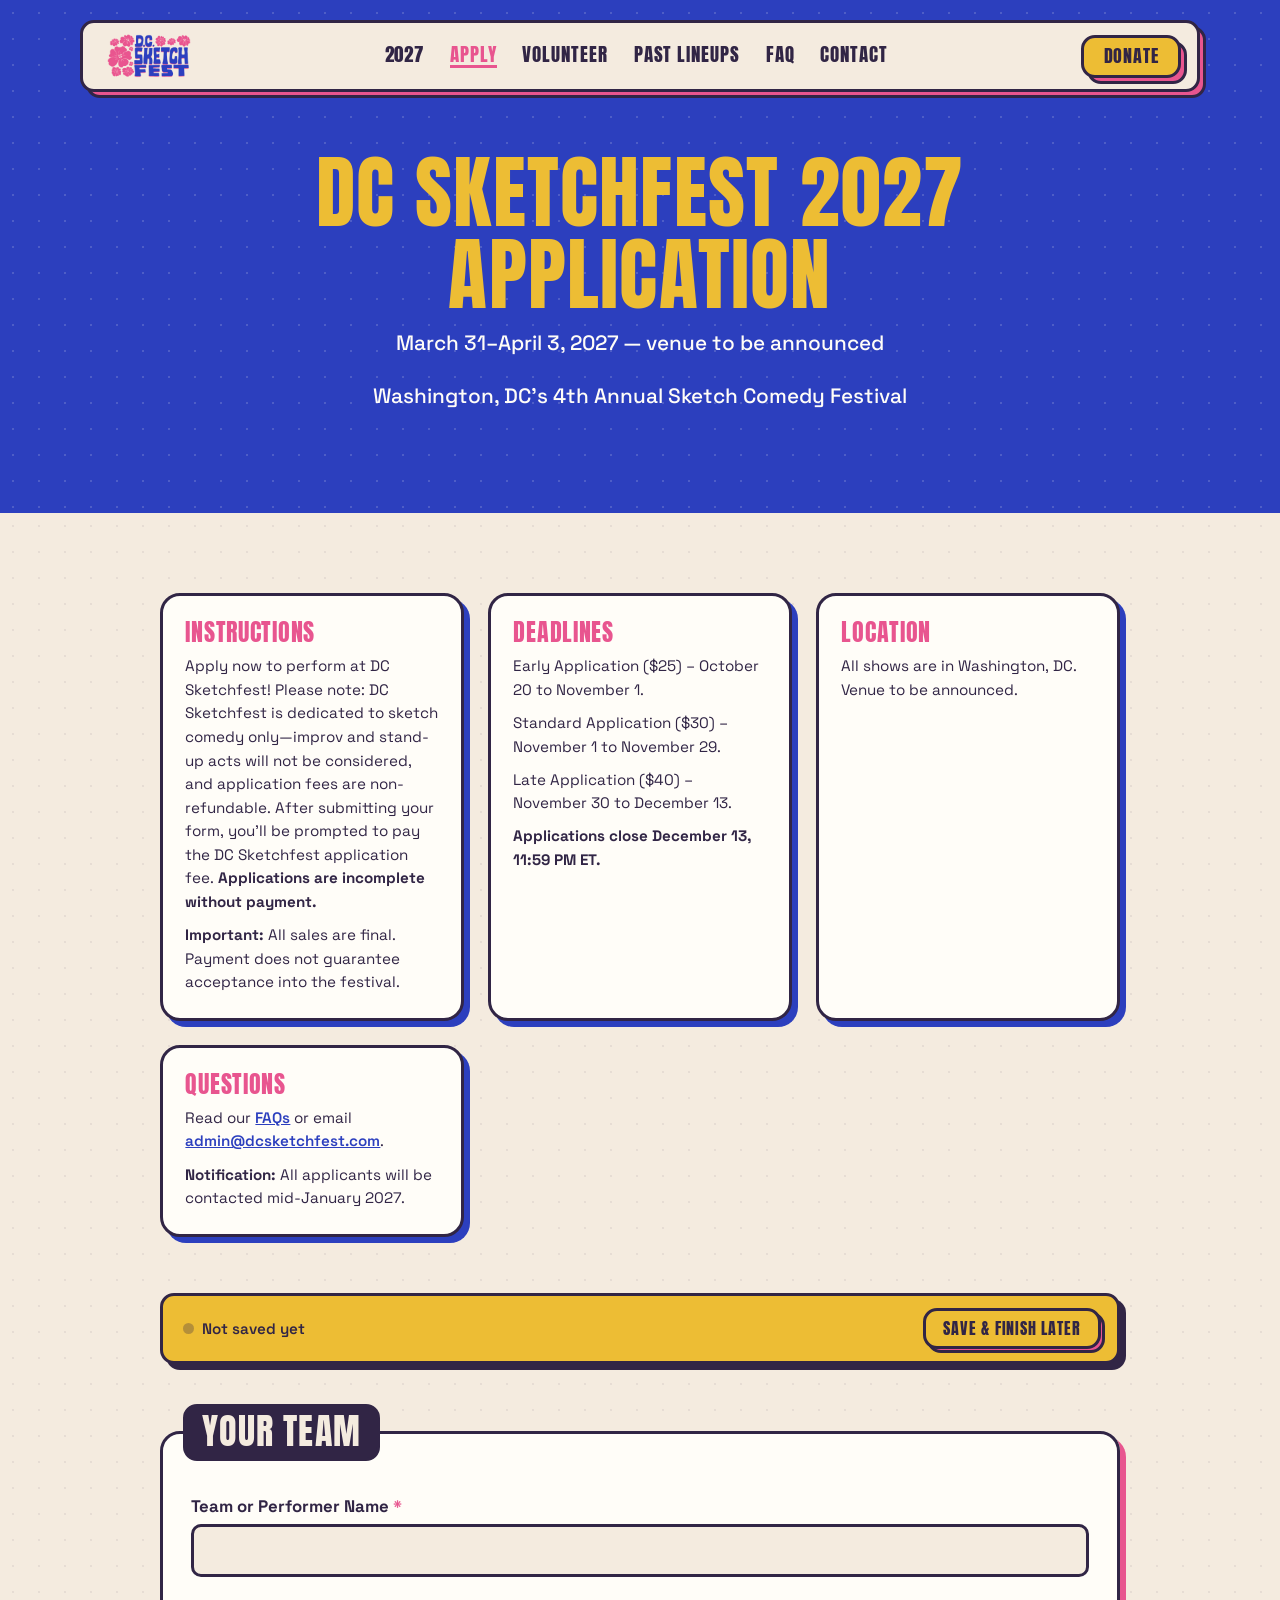
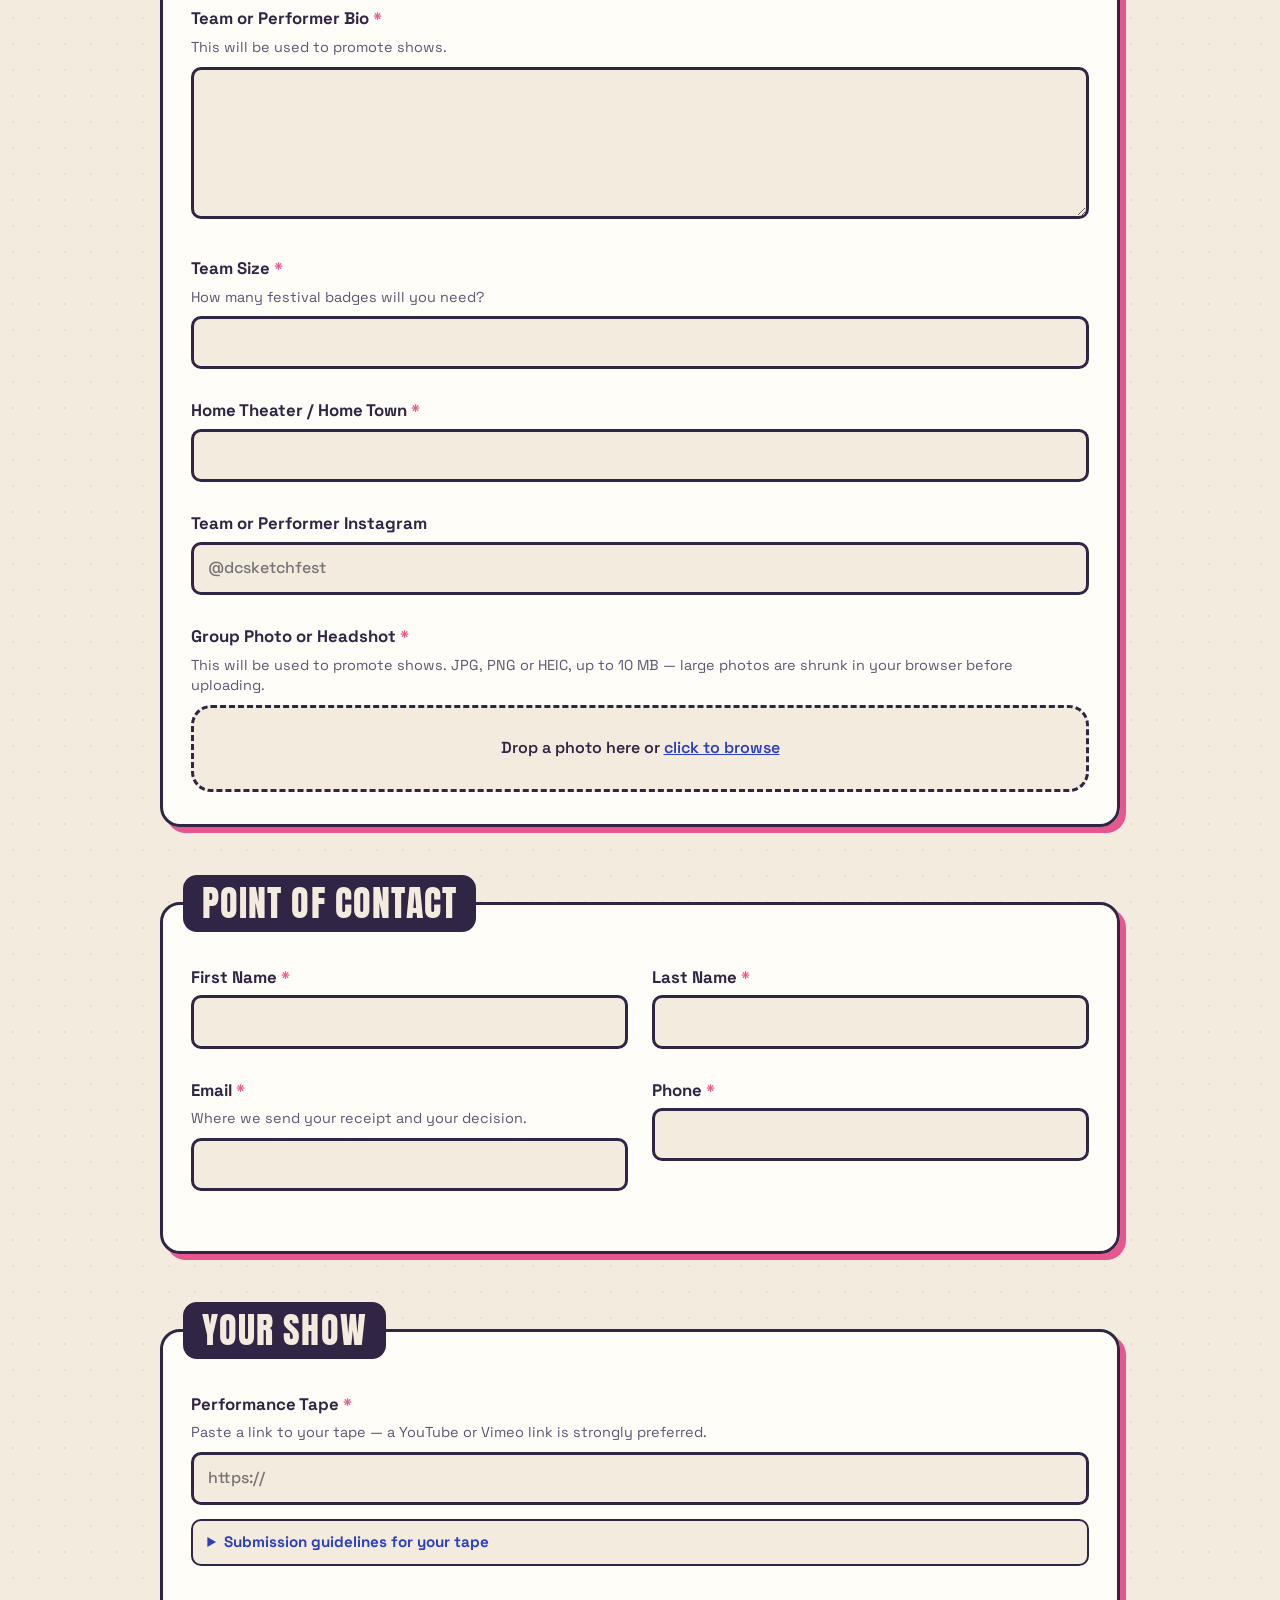
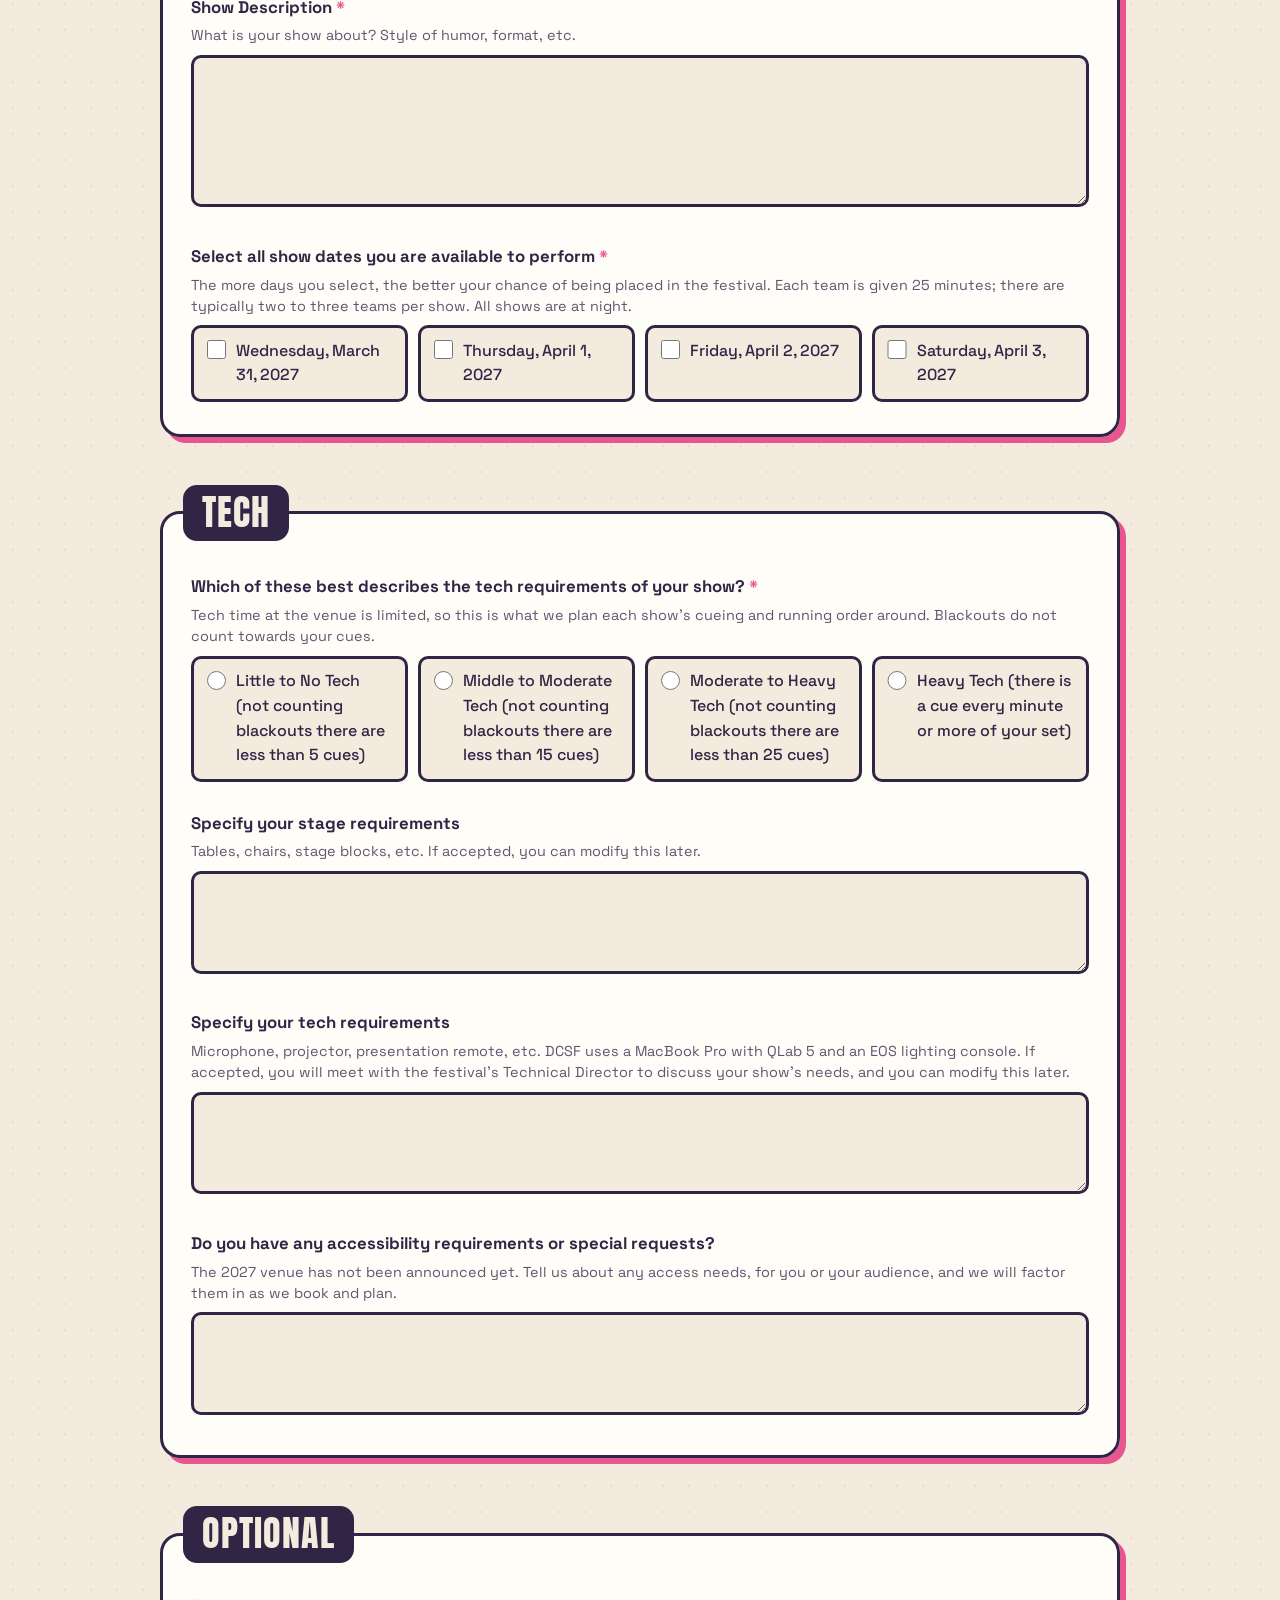
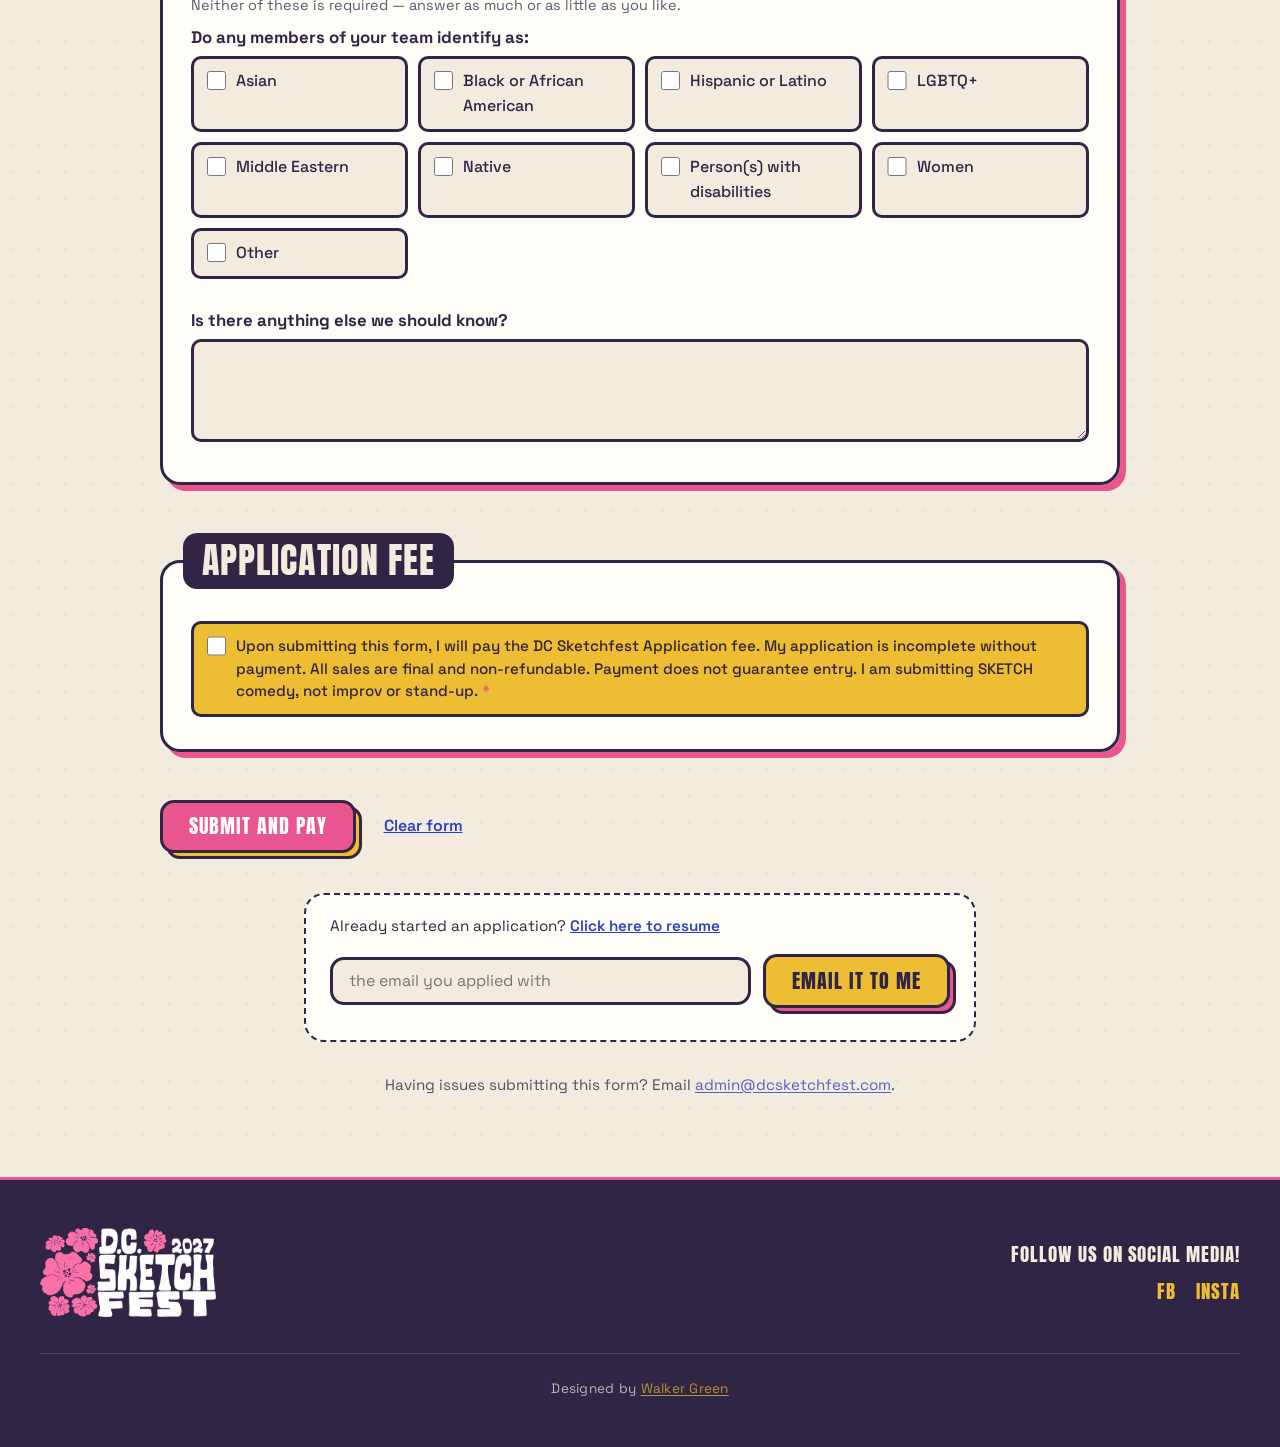
==== commit 5d811dc2: "Email the resume link on save, and bring back resume-by-email Both of these existed, were removed on" ====
--- a/apply/index.html
+++ b/apply/index.html
@@ -332,6 +332,28 @@
       <!-- Sits outside the form so it is still on the page when the form is
            swapped out for the confirmation, and still there if the submit
            itself is what failed. -->
+      <!-- For someone who has NO link at all. "Save & finish later" needs an
+           application already open on this device; this does not, which is the
+           whole point: the person who needs it is on a different phone or
+           laptop from the one they started on.
+
+           The Worker answers an identical 200 whether or not the address has an
+           application, so that this cannot be used to discover who applied --
+           which means this panel must never say "found" or "not found". The
+           hedged wording below is load-bearing; do not "improve" it into a
+           confirmation. -->
+      <div class="recover-box">
+        <p class="recover-intro">Already started an application?
+          <button type="button" class="text-btn" id="recover-toggle">Click here to resume</button>
+        </p>
+        <div class="recover-form" id="recover-form" hidden>
+          <label class="visually-hidden" for="recover-email">Your email address</label>
+          <input type="email" id="recover-email" placeholder="the email you applied with" autocomplete="email">
+          <button type="button" class="btn btn--yellow" id="recover-send"><span>Email it to me</span></button>
+          <p class="recover-status" id="recover-status" role="status" aria-live="polite"></p>
+        </div>
+      </div>
+
       <p class="apply-help-out">Having issues submitting this form? Email
         <a href="mailto:admin@dcsketchfest.com?subject=Trouble%20submitting%20my%20DC%20Sketchfest%20application">admin@dcsketchfest.com</a>.</p>
 
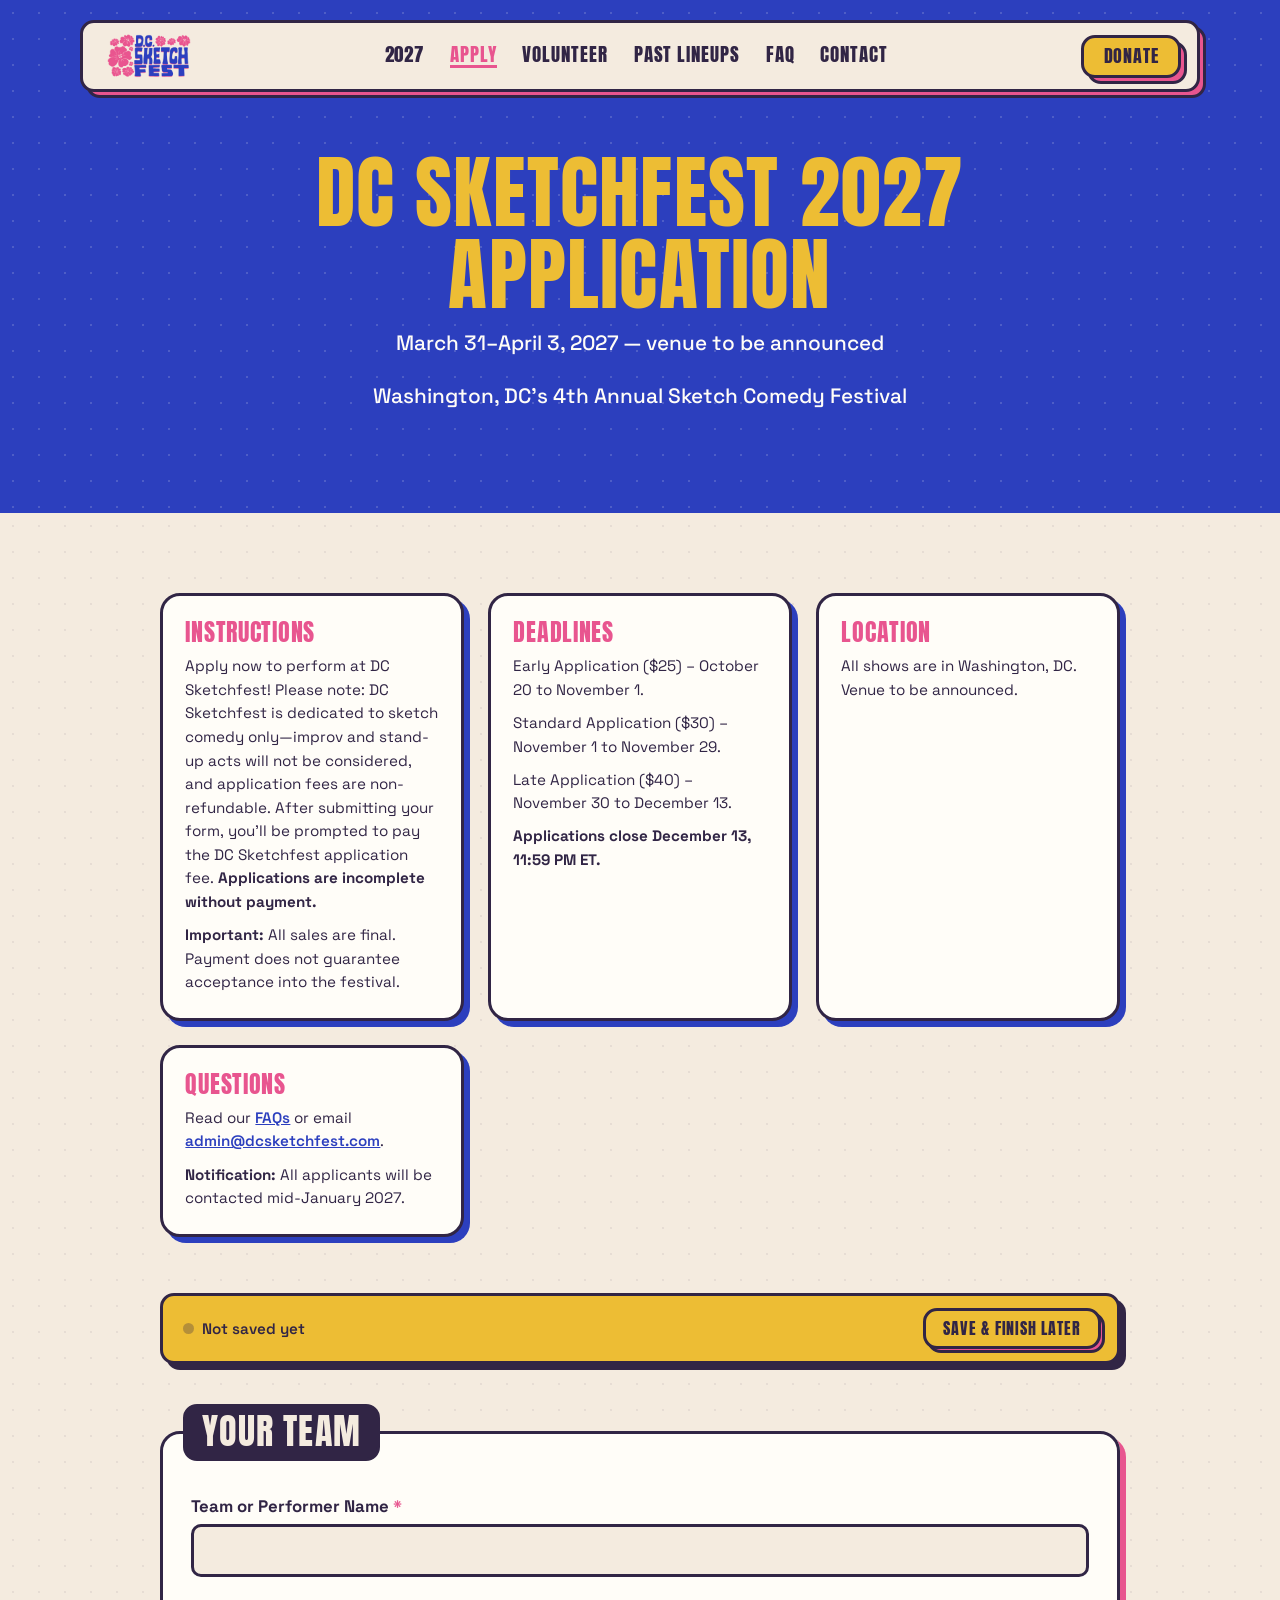
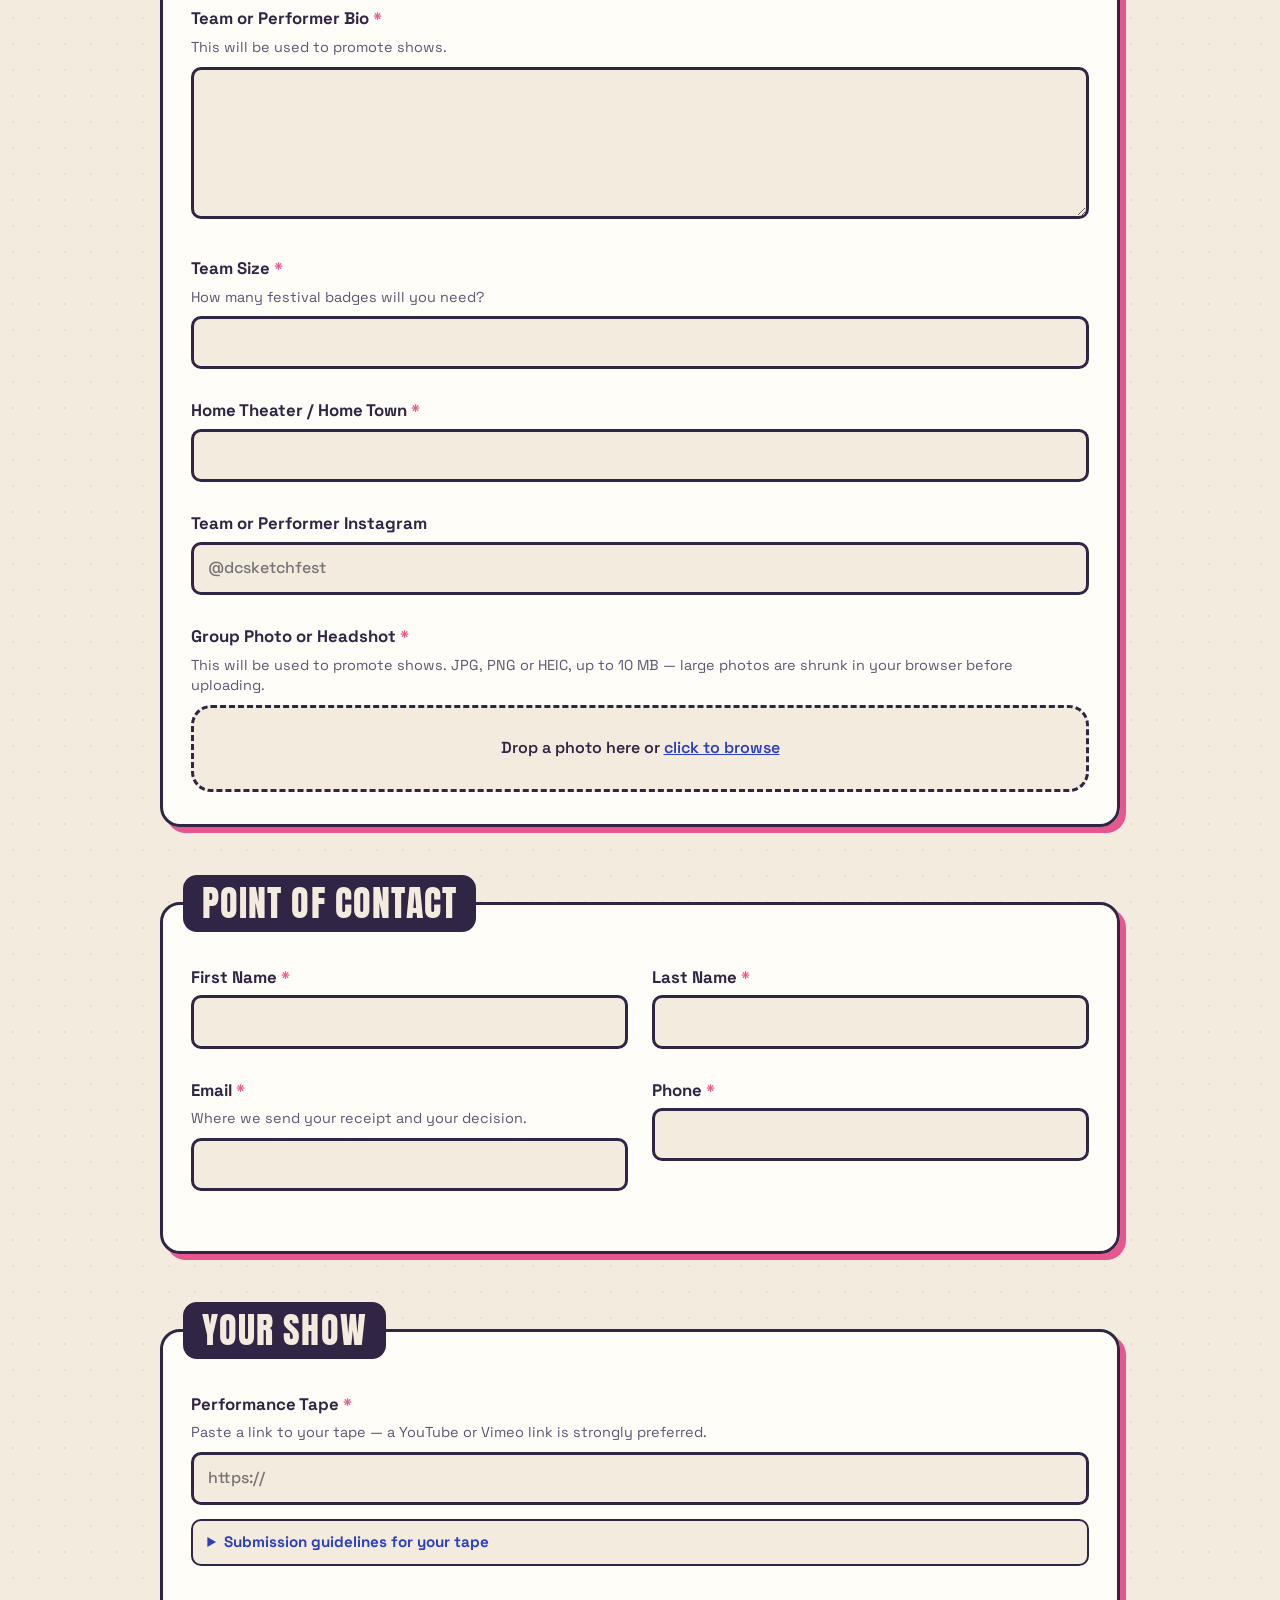
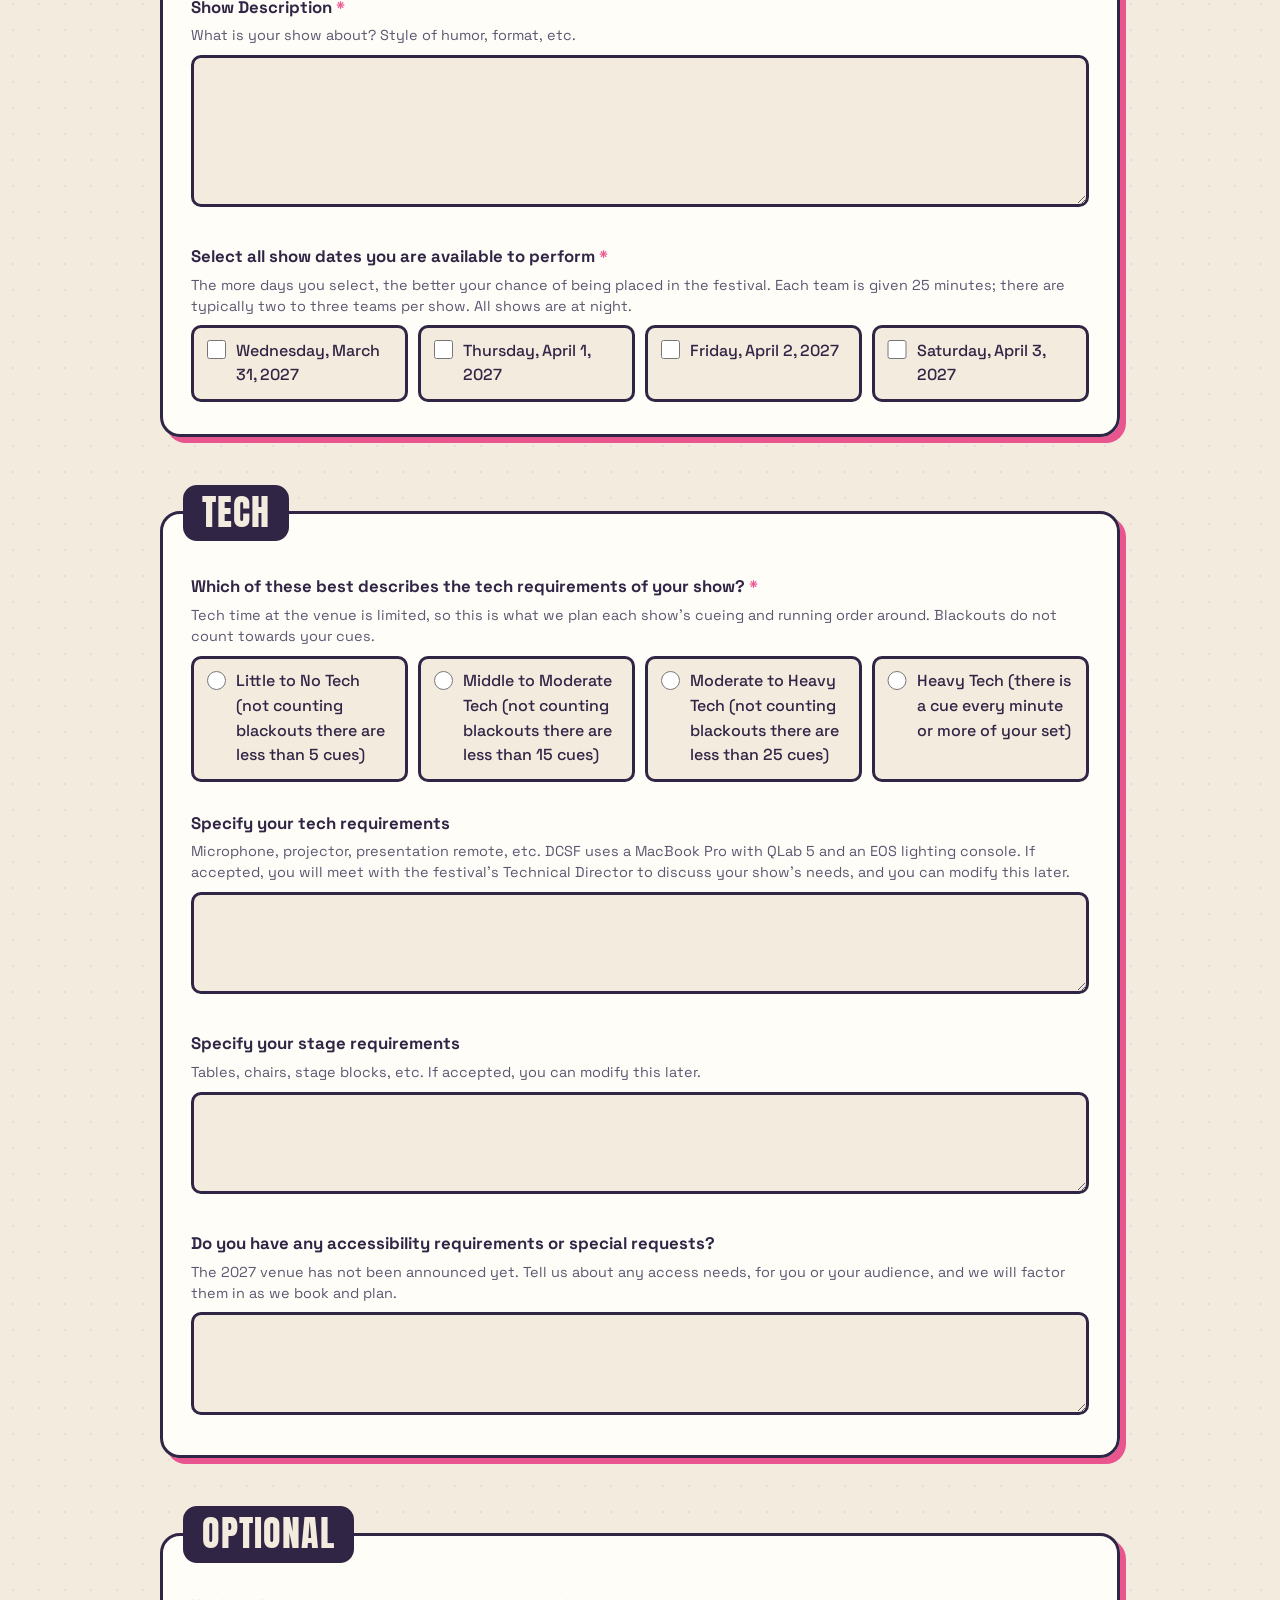
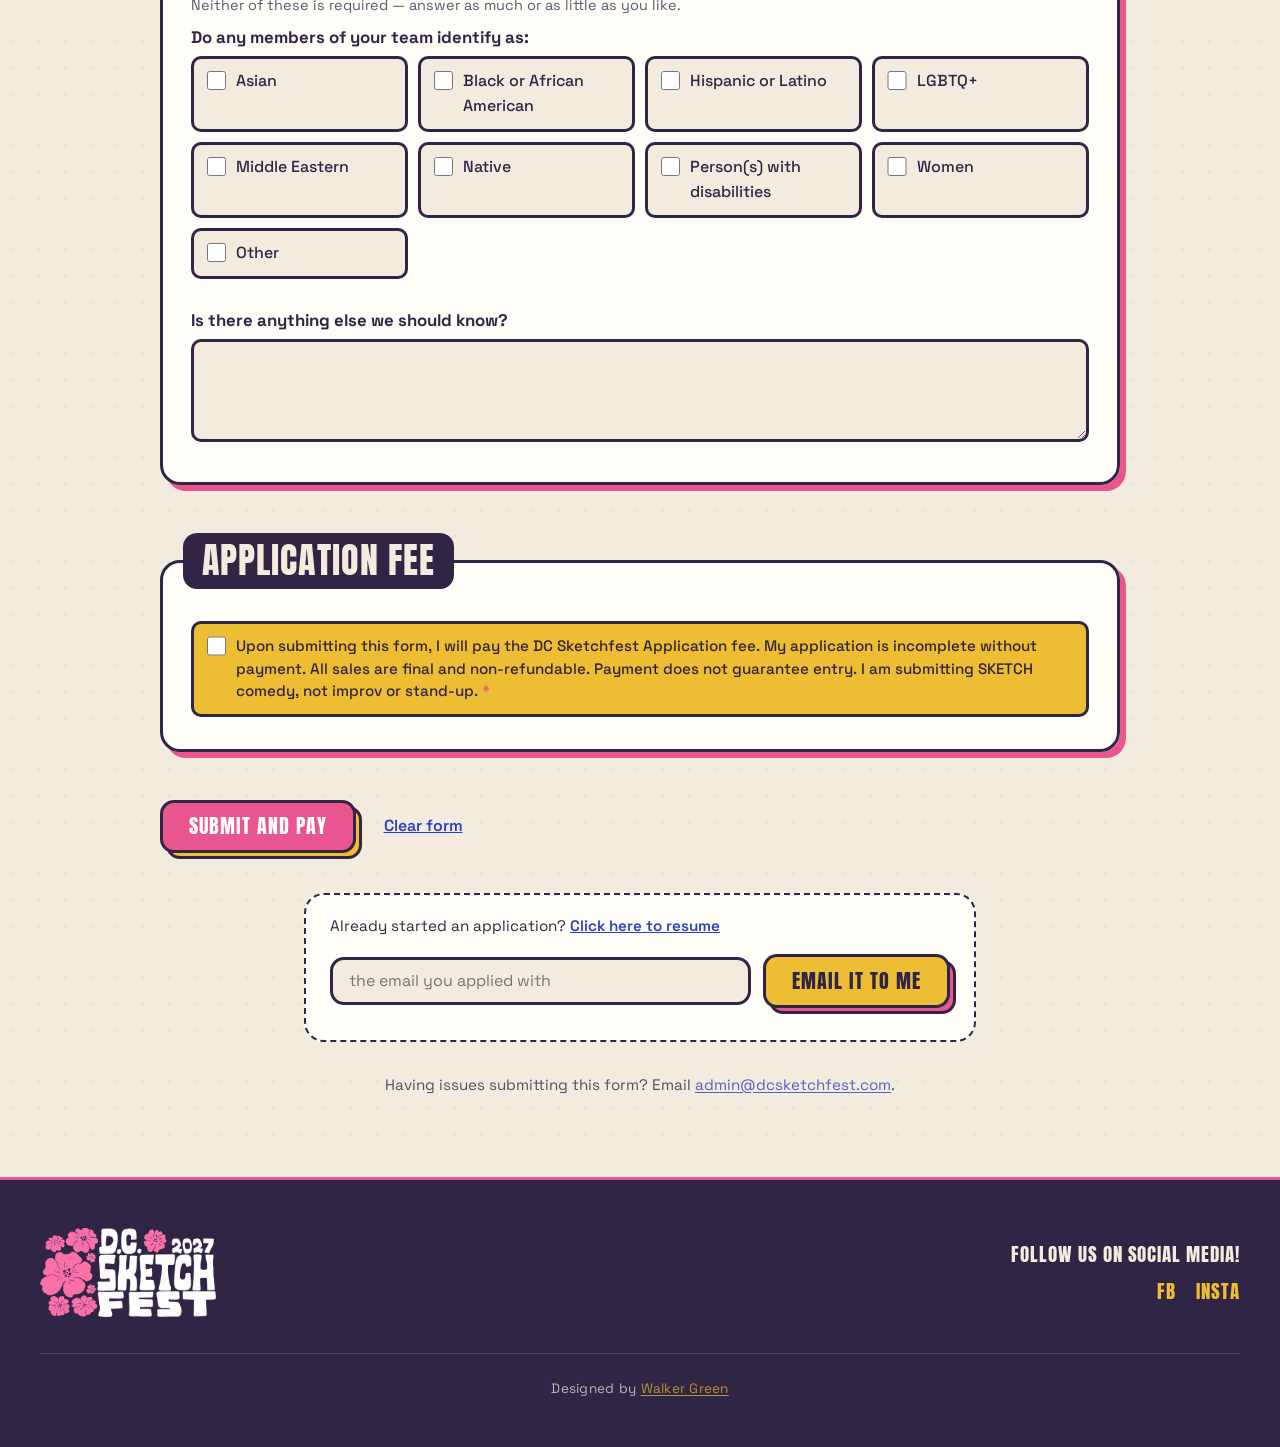
==== commit d6902f25: "Ask for tech requirements before stage requirements Tech comes first because it is the answer that c" ====
--- a/apply/index.html
+++ b/apply/index.html
@@ -251,15 +251,15 @@
           </fieldset>
 
           <div class="field">
+            <label for="tech_reqs">Specify your tech requirements</label>
+            <p class="help">Microphone, projector, presentation remote, etc. DCSF uses a MacBook Pro with QLab 5 and an EOS lighting console. If accepted, you will meet with the festival&rsquo;s Technical Director to discuss your show&rsquo;s needs, and you can modify this later.</p>
+            <textarea id="tech_reqs" name="tech_reqs" rows="3"></textarea>
+          </div>
+
+          <div class="field">
             <label for="stage_reqs">Specify your stage requirements</label>
             <p class="help">Tables, chairs, stage blocks, etc. If accepted, you can modify this later.</p>
             <textarea id="stage_reqs" name="stage_reqs" rows="3"></textarea>
-          </div>
-
-          <div class="field">
-            <label for="tech_reqs">Specify your tech requirements</label>
-            <p class="help">Microphone, projector, presentation remote, etc. DCSF uses a MacBook Pro with QLab 5 and an EOS lighting console. If accepted, you will meet with the festival&rsquo;s Technical Director to discuss your show&rsquo;s needs, and you can modify this later.</p>
-            <textarea id="tech_reqs" name="tech_reqs" rows="3"></textarea>
           </div>
 
           <div class="field">
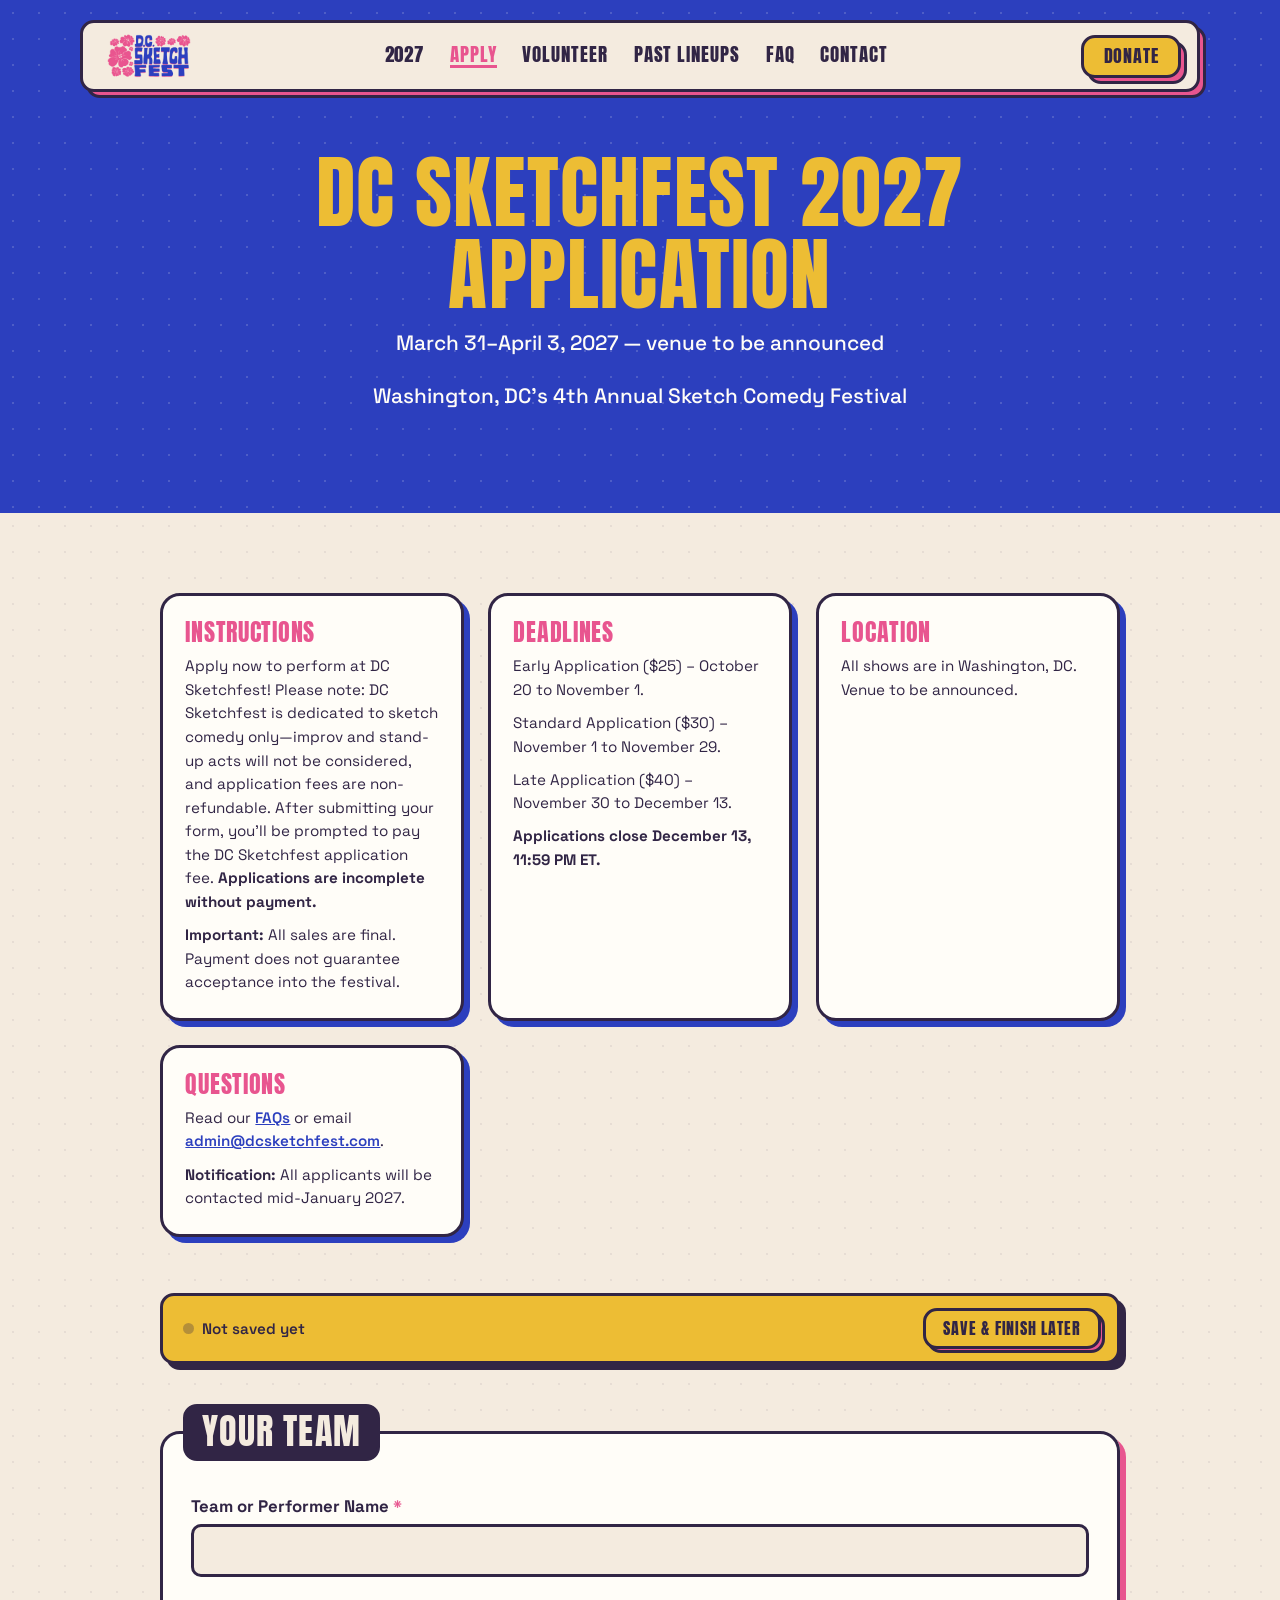
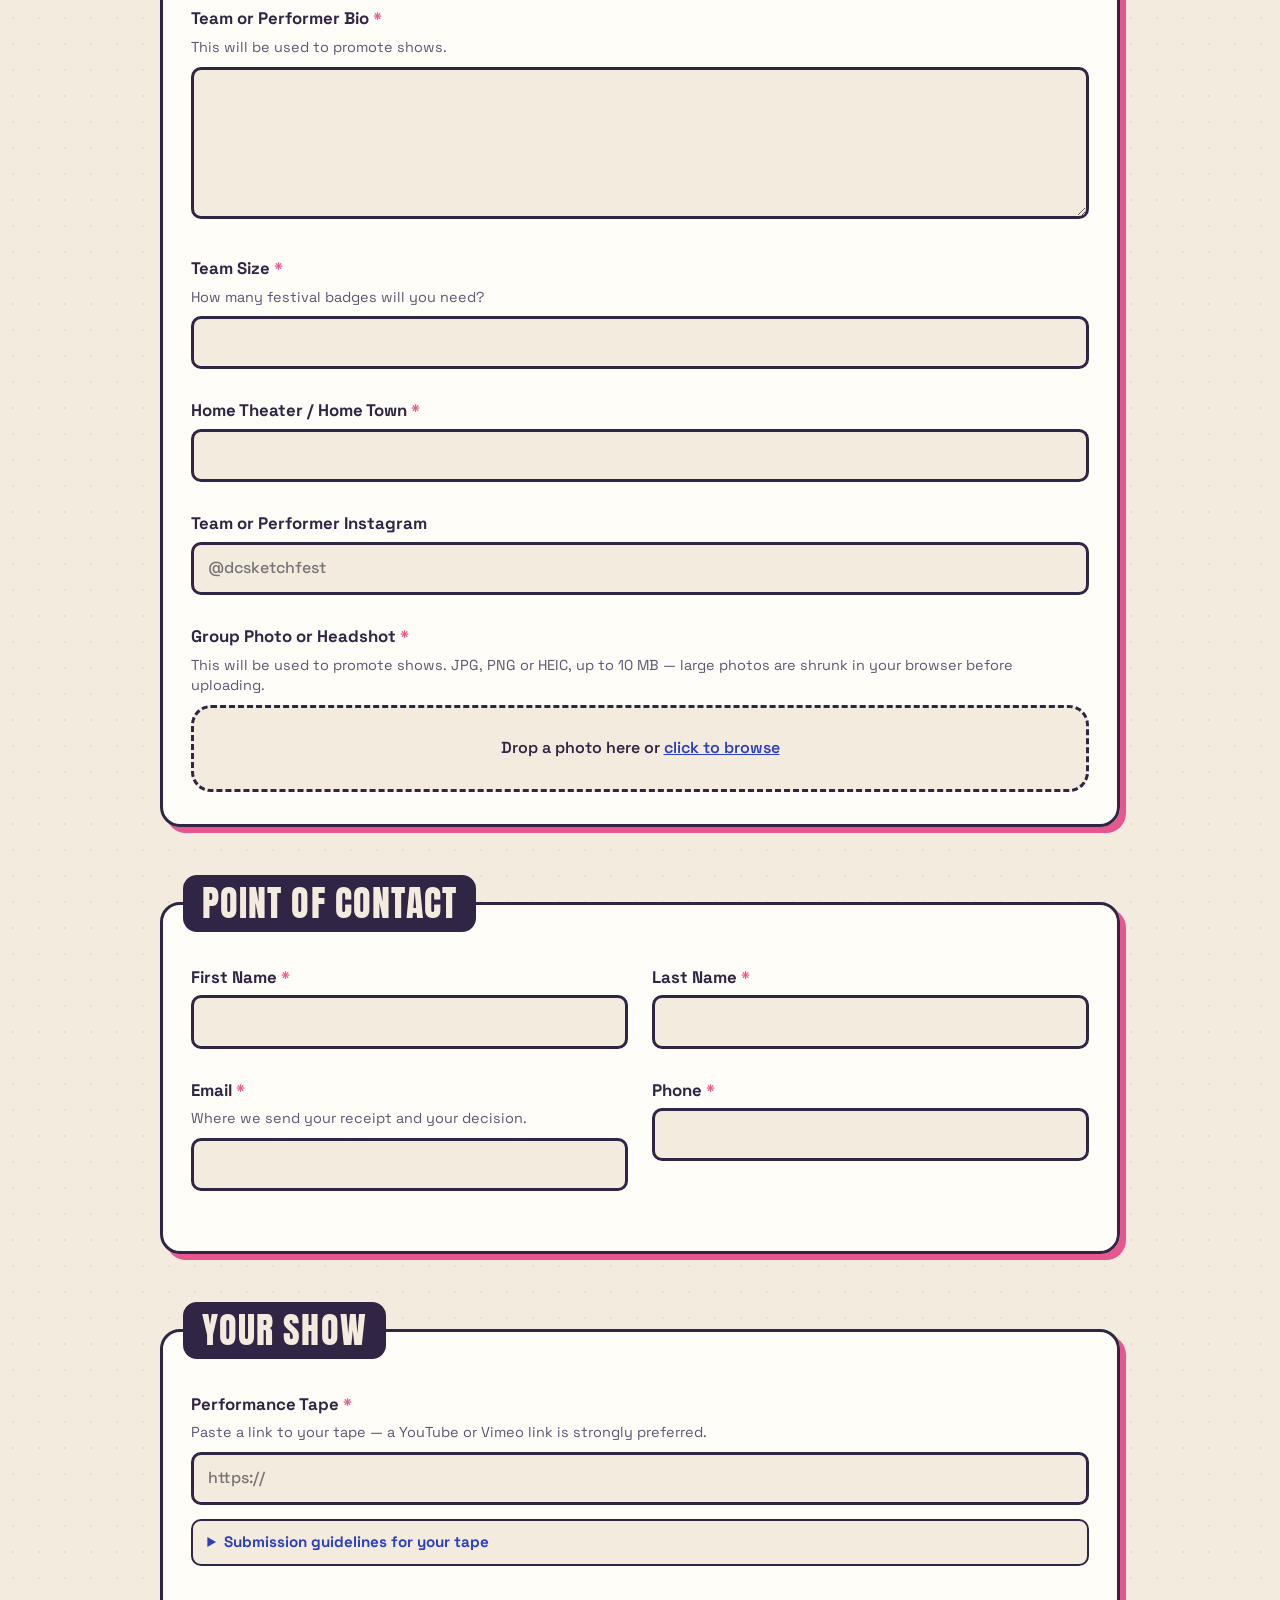
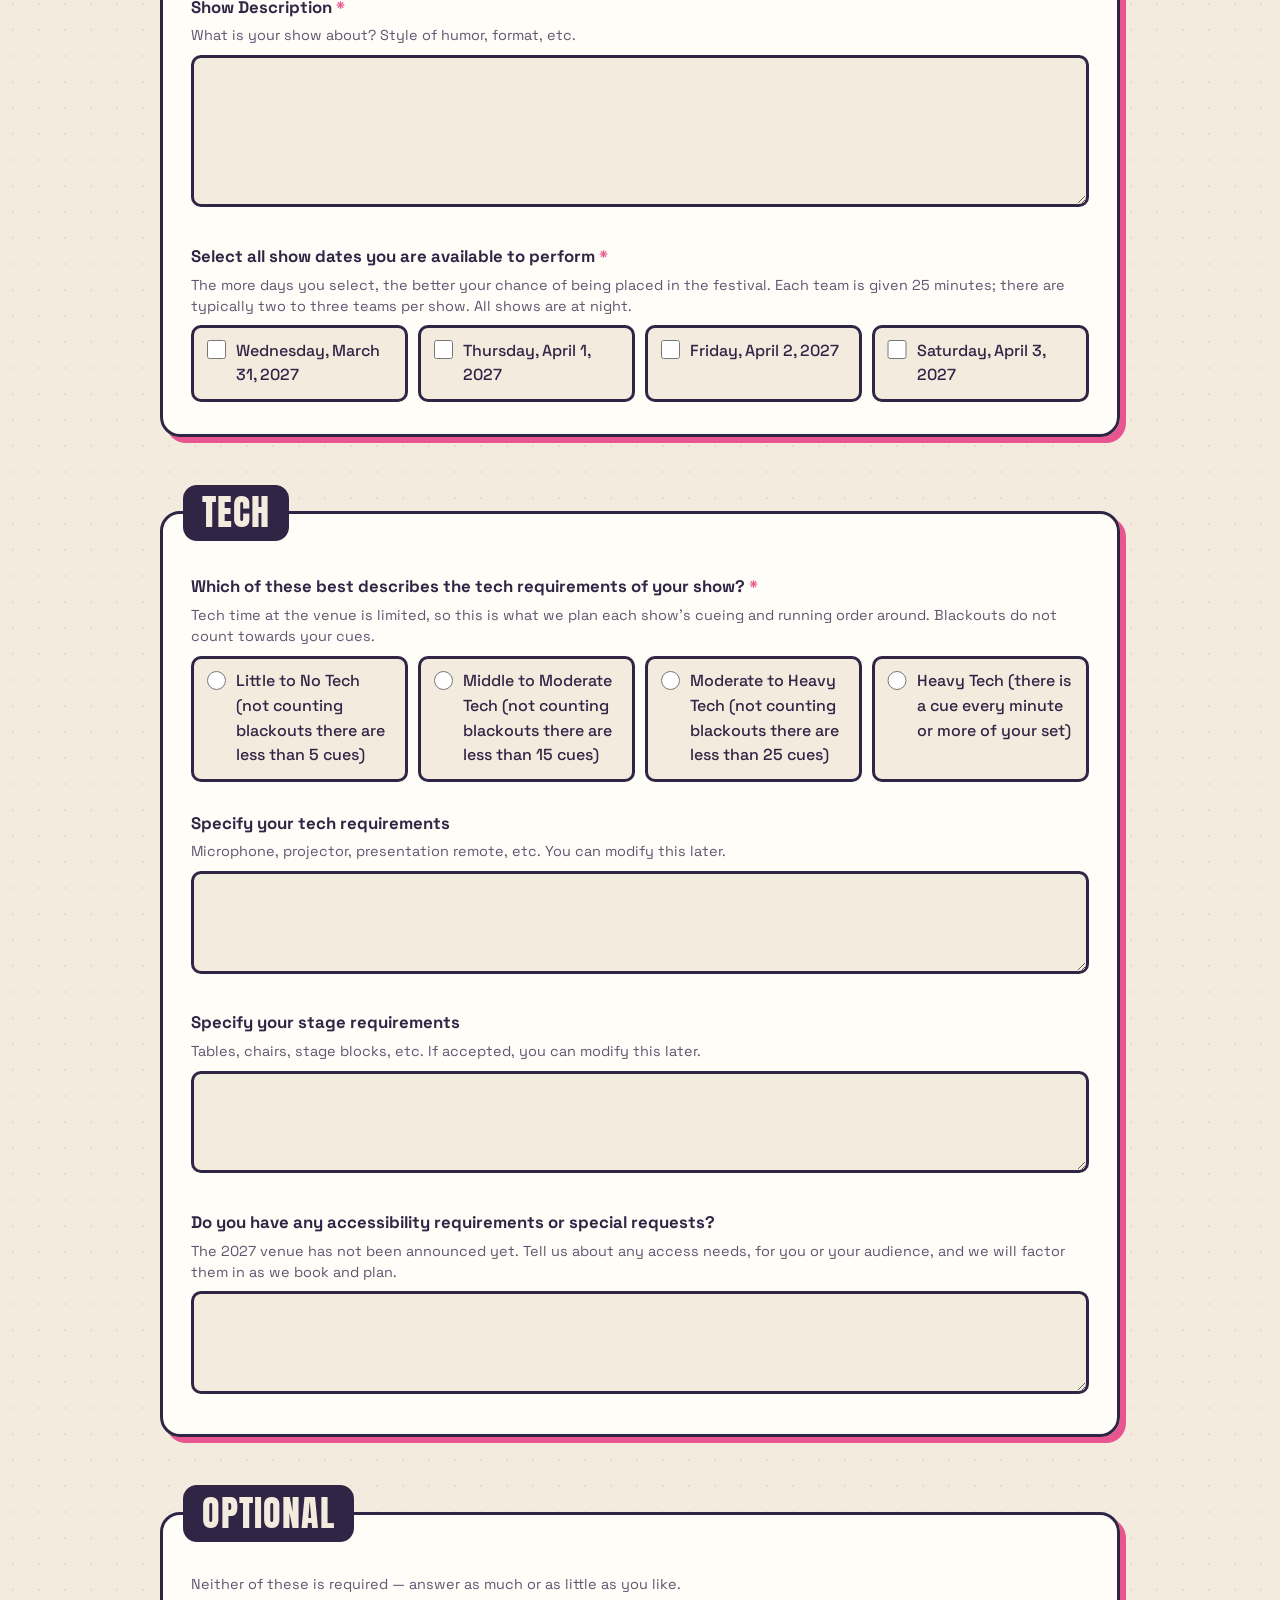
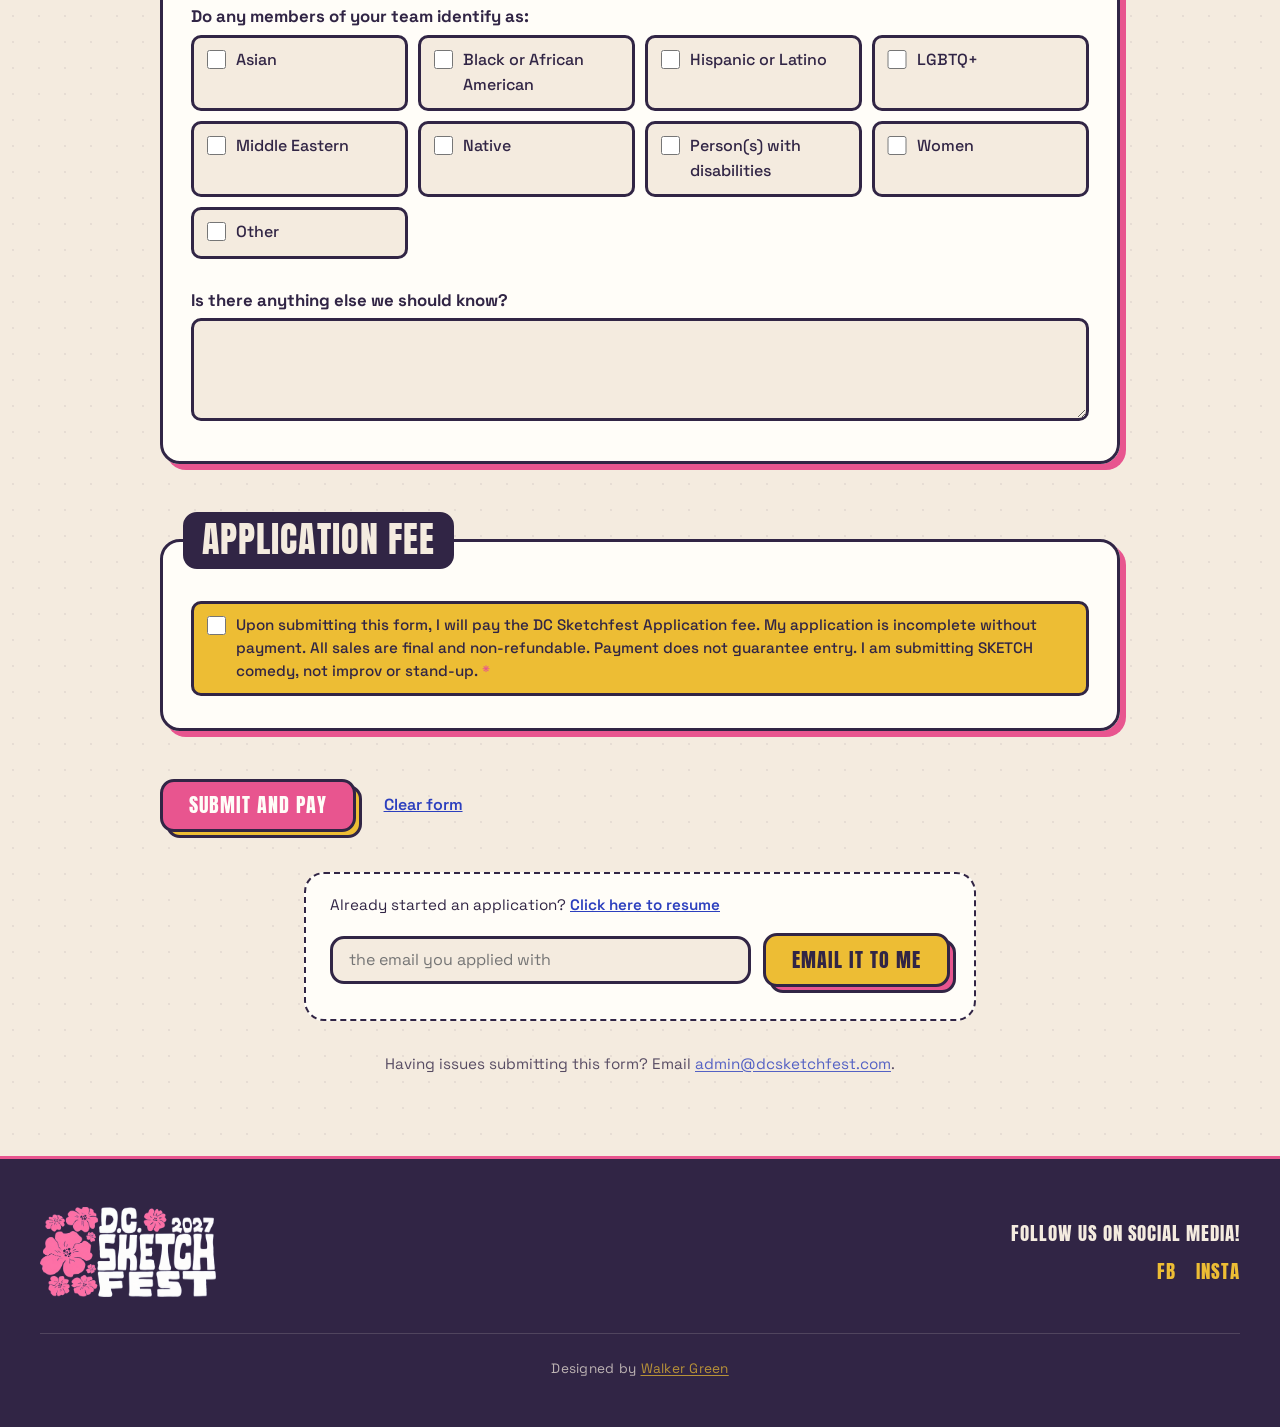
==== commit 274c0792: "Trim the tech requirements help text Drops the kit list and the Technical Director sentence. Naming " ====
--- a/apply/index.html
+++ b/apply/index.html
@@ -252,7 +252,7 @@
 
           <div class="field">
             <label for="tech_reqs">Specify your tech requirements</label>
-            <p class="help">Microphone, projector, presentation remote, etc. DCSF uses a MacBook Pro with QLab 5 and an EOS lighting console. If accepted, you will meet with the festival&rsquo;s Technical Director to discuss your show&rsquo;s needs, and you can modify this later.</p>
+            <p class="help">Microphone, projector, presentation remote, etc. You can modify this later.</p>
             <textarea id="tech_reqs" name="tech_reqs" rows="3"></textarea>
           </div>
 
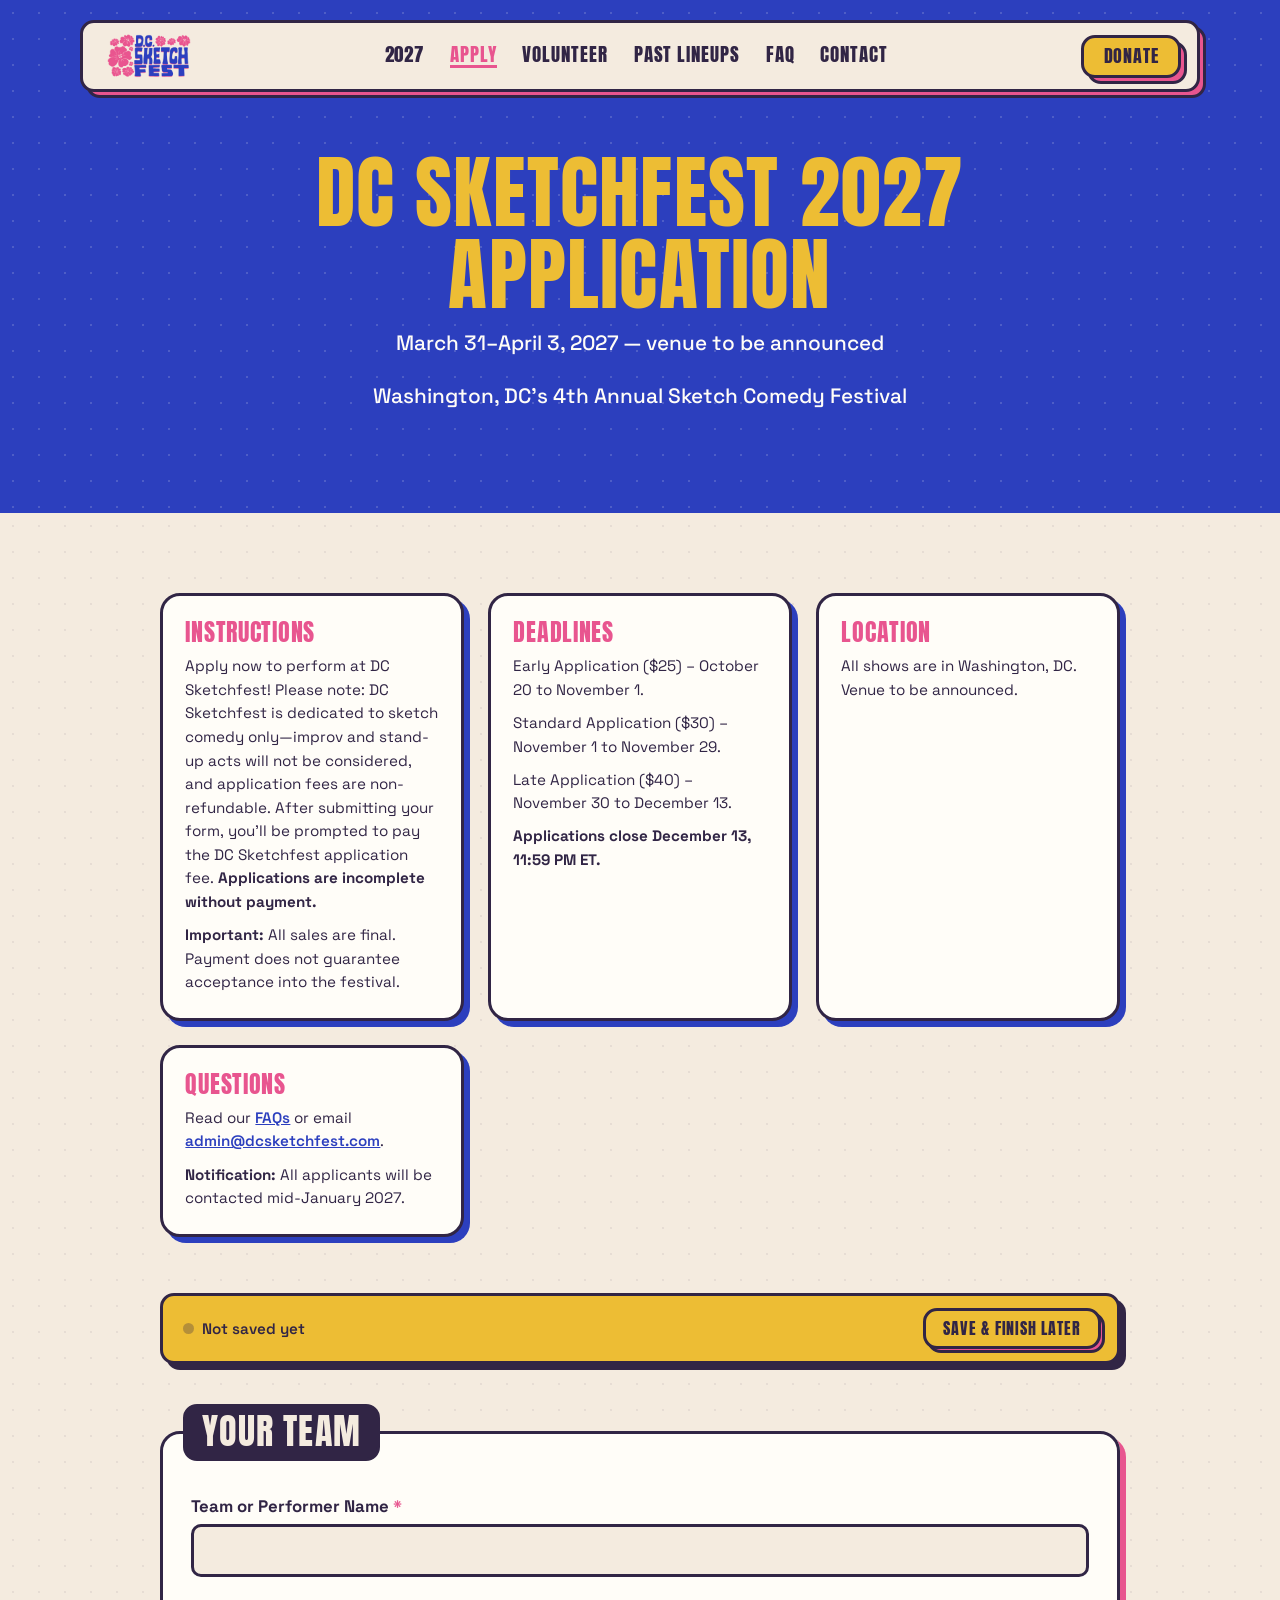
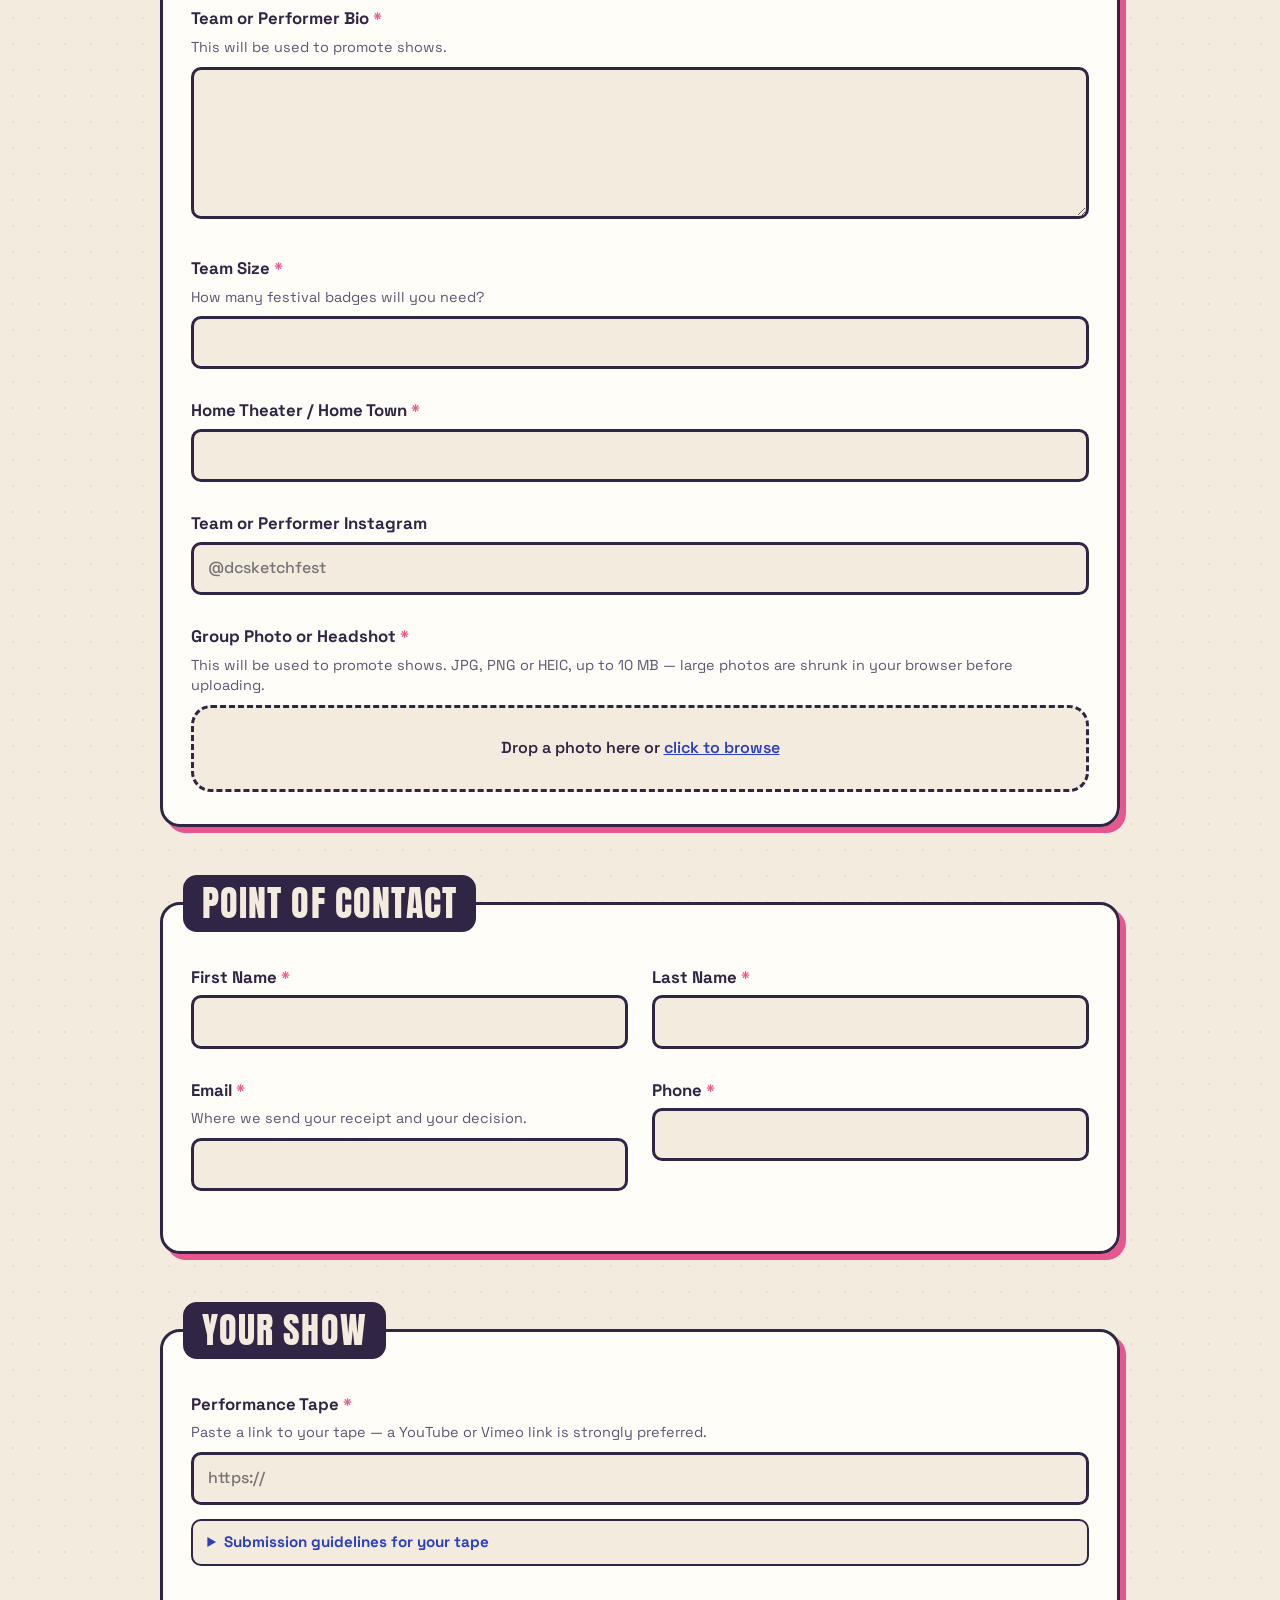
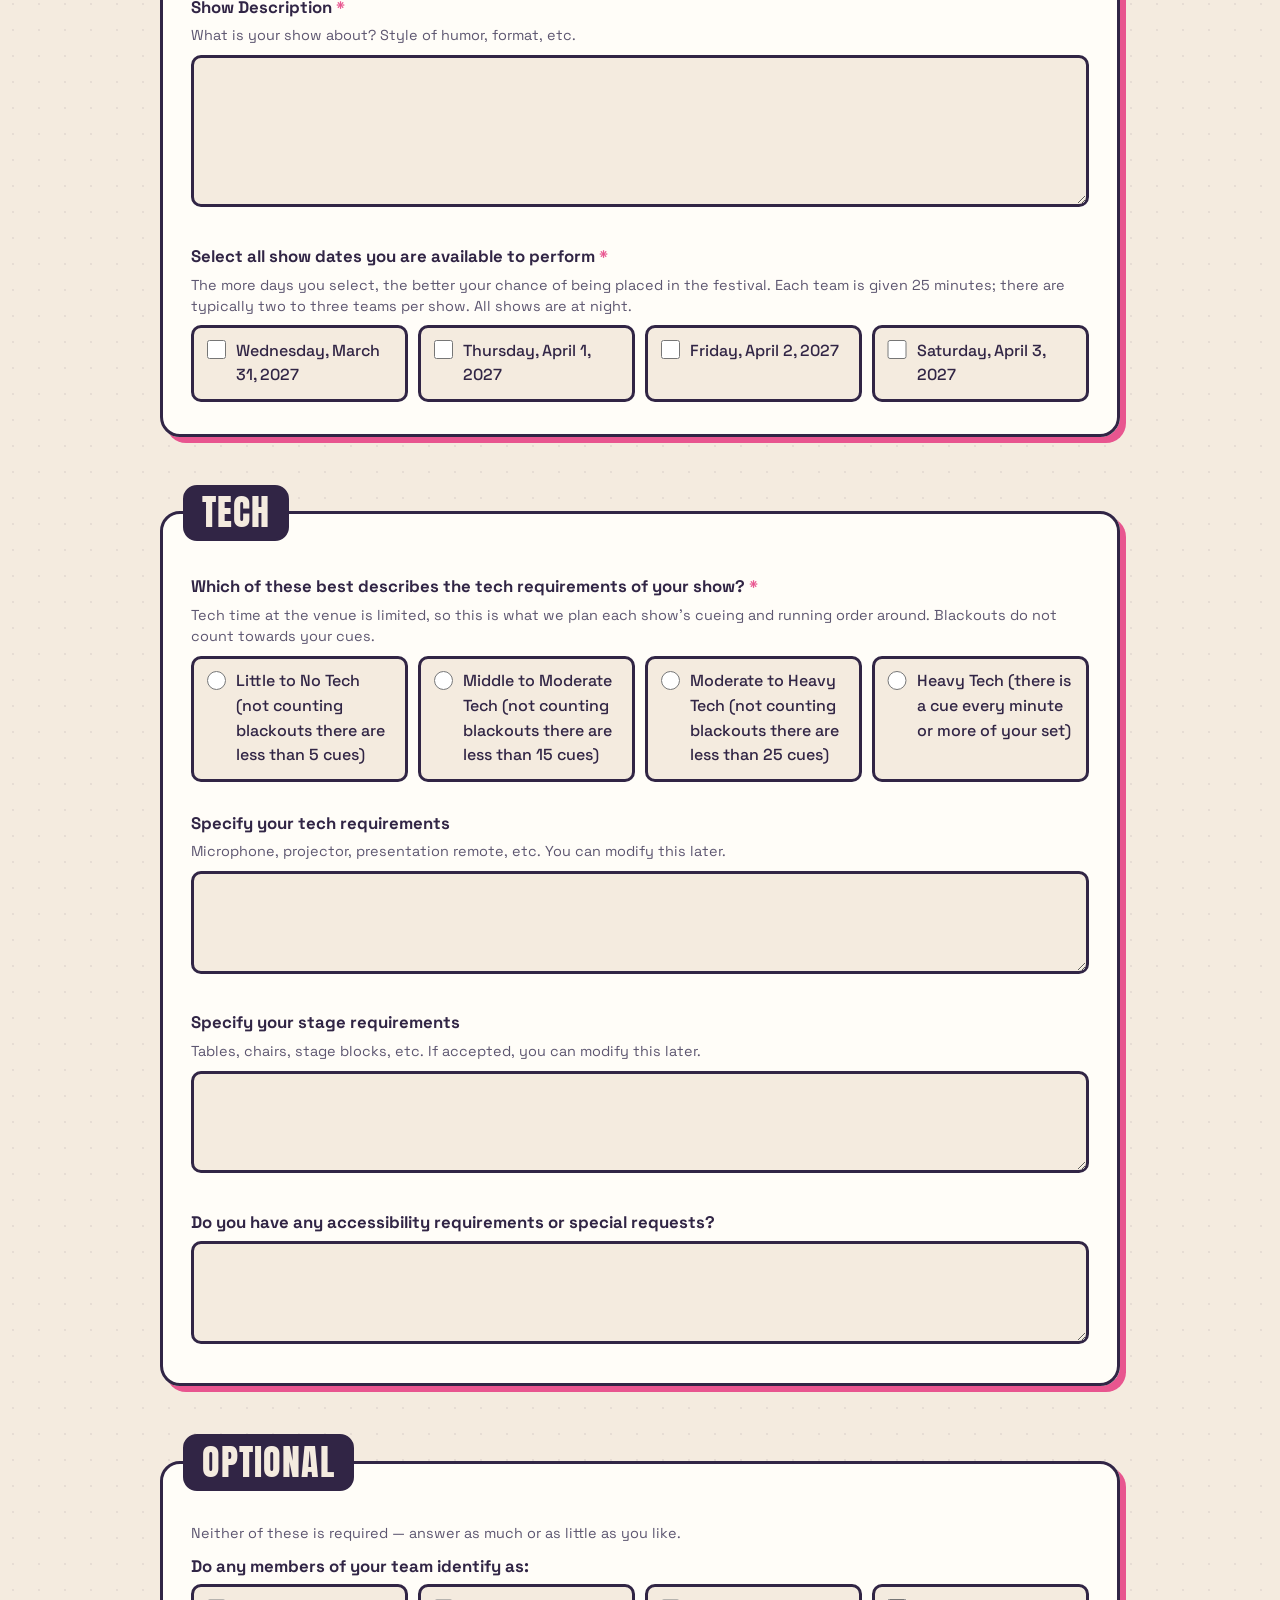
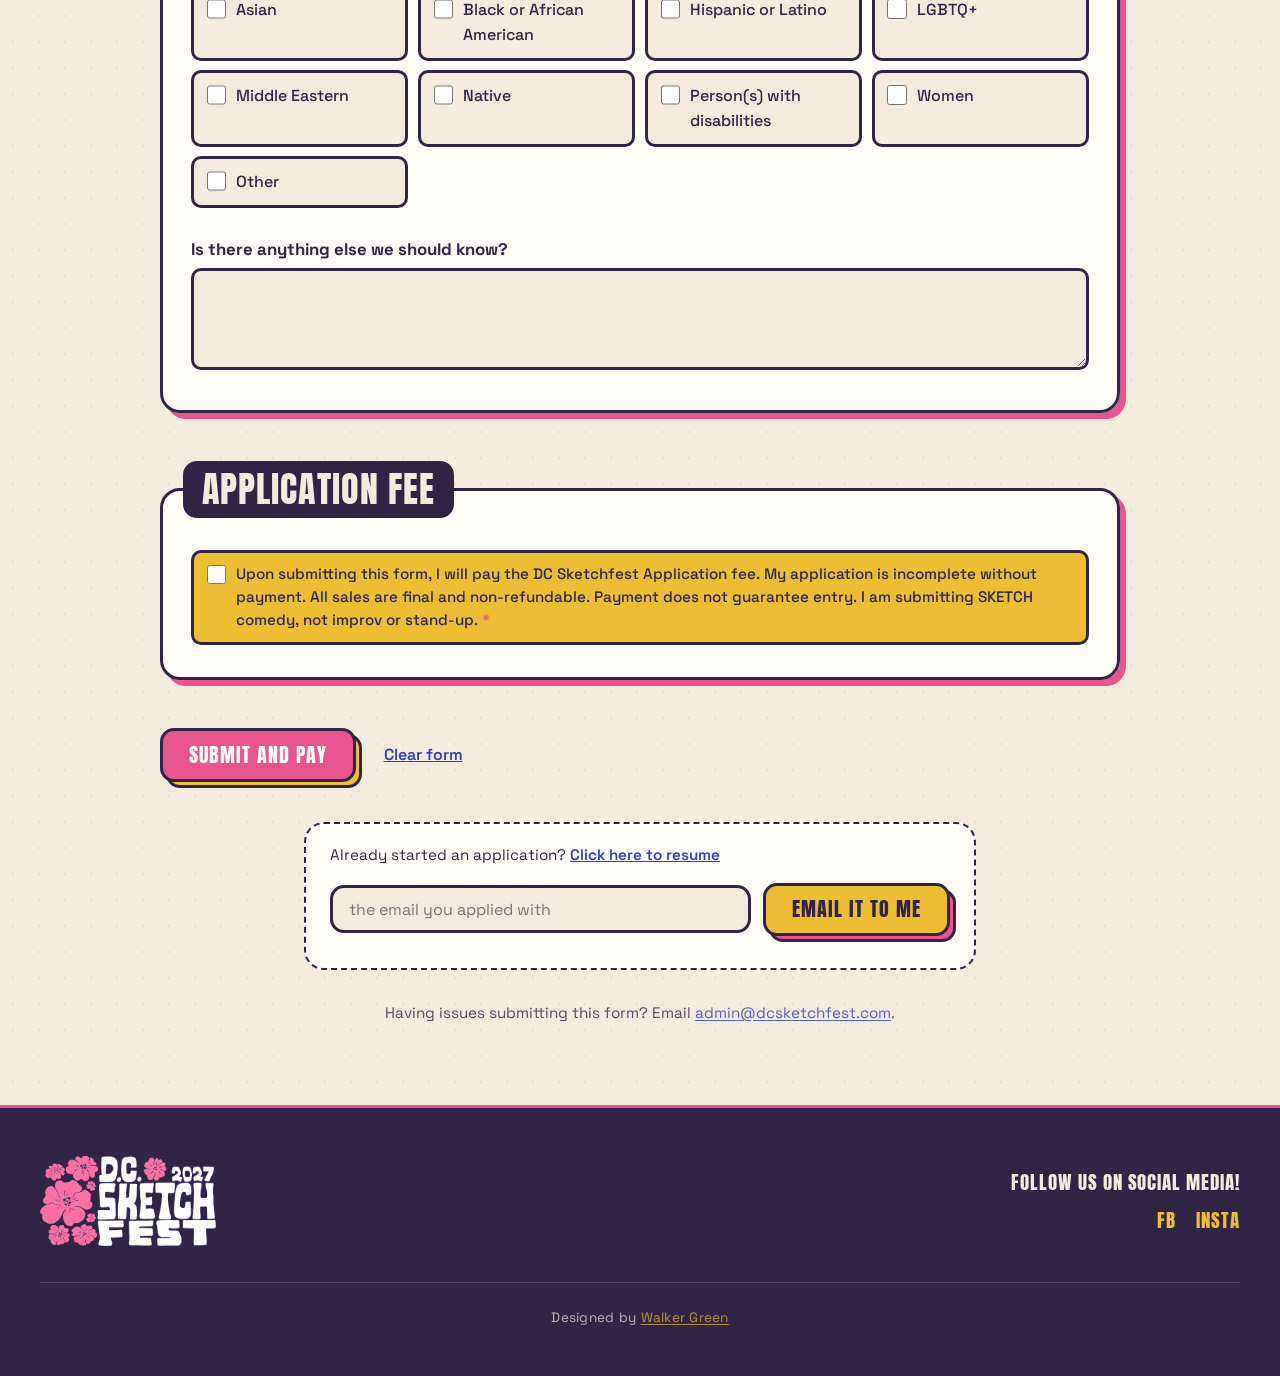
==== commit 3a1e8d6e: "Drop the accessibility help text The question stands on its own. The help text led with the venue no" ====
--- a/apply/index.html
+++ b/apply/index.html
@@ -264,7 +264,6 @@
 
           <div class="field">
             <label for="accessibility">Do you have any accessibility requirements or special requests?</label>
-            <p class="help">The 2027 venue has not been announced yet. Tell us about any access needs, for you or your audience, and we will factor them in as we book and plan.</p>
             <textarea id="accessibility" name="accessibility" rows="3"></textarea>
           </div>
         </fieldset>
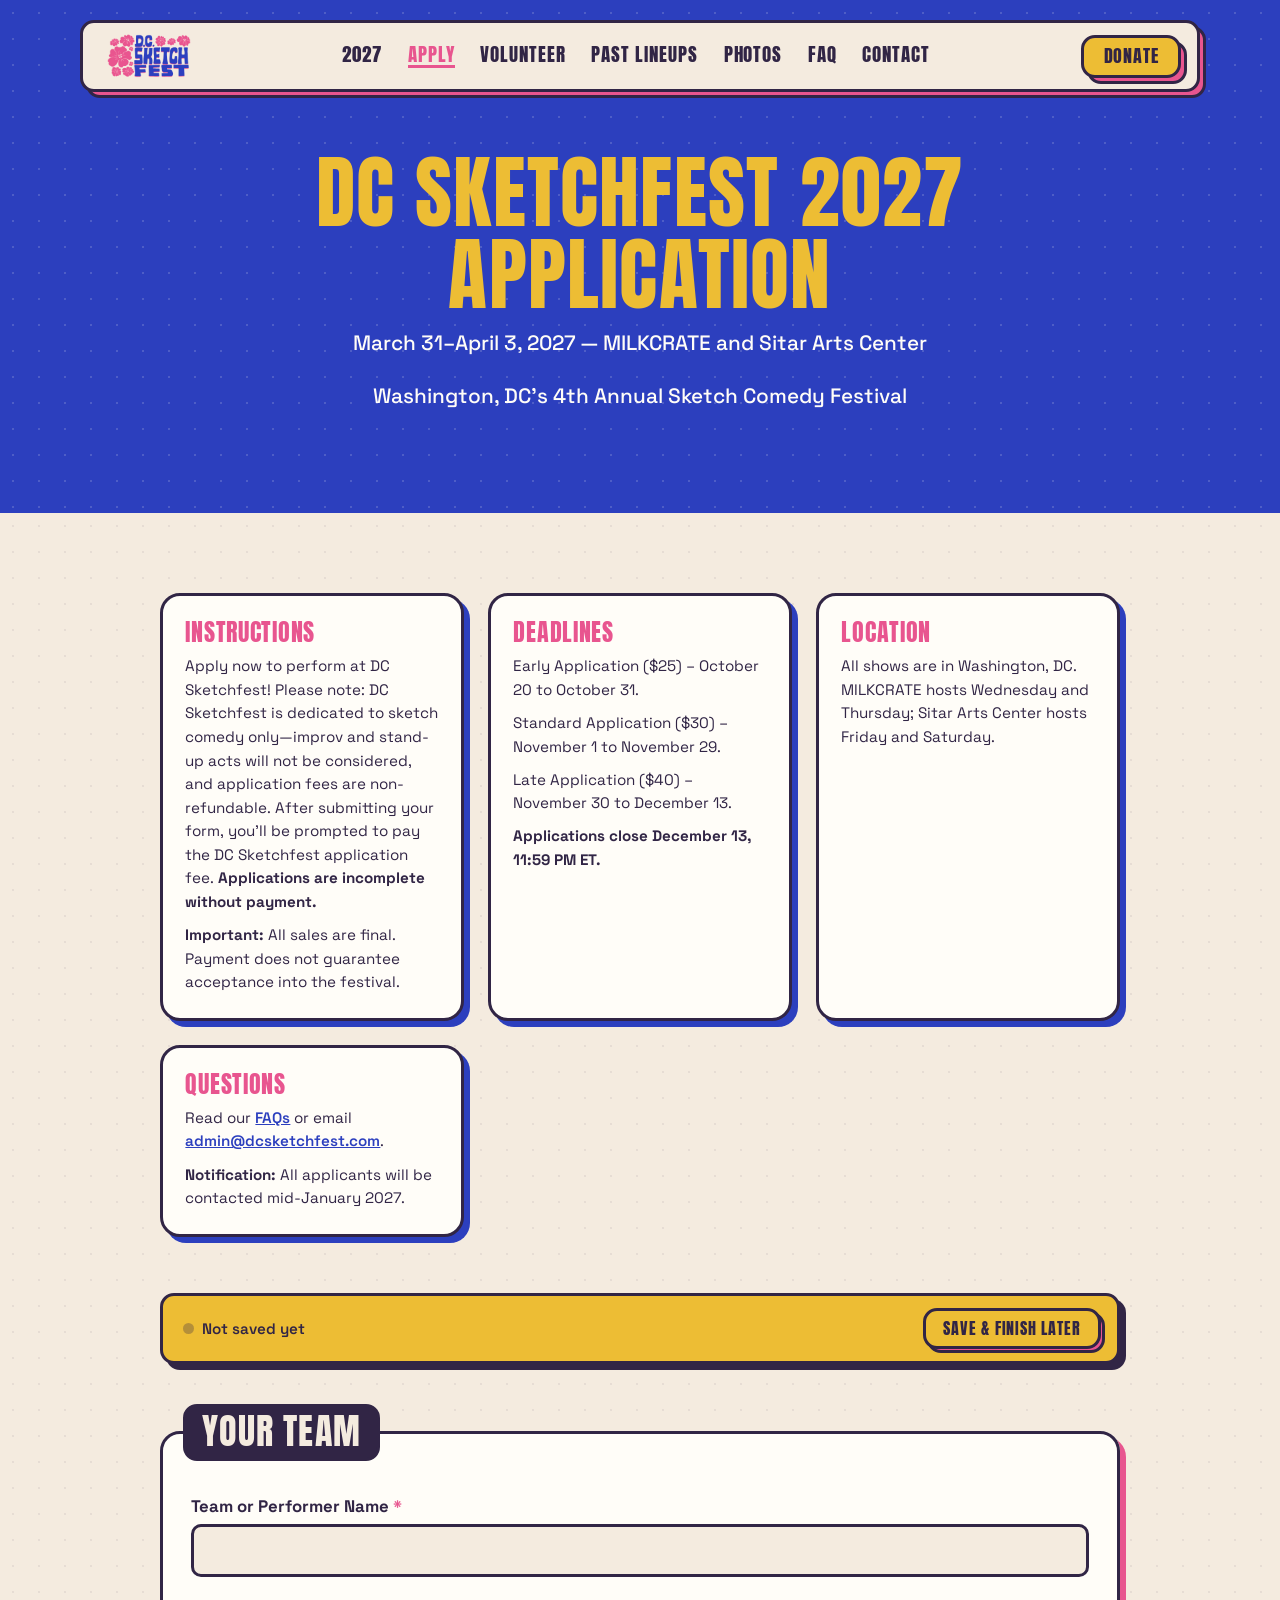
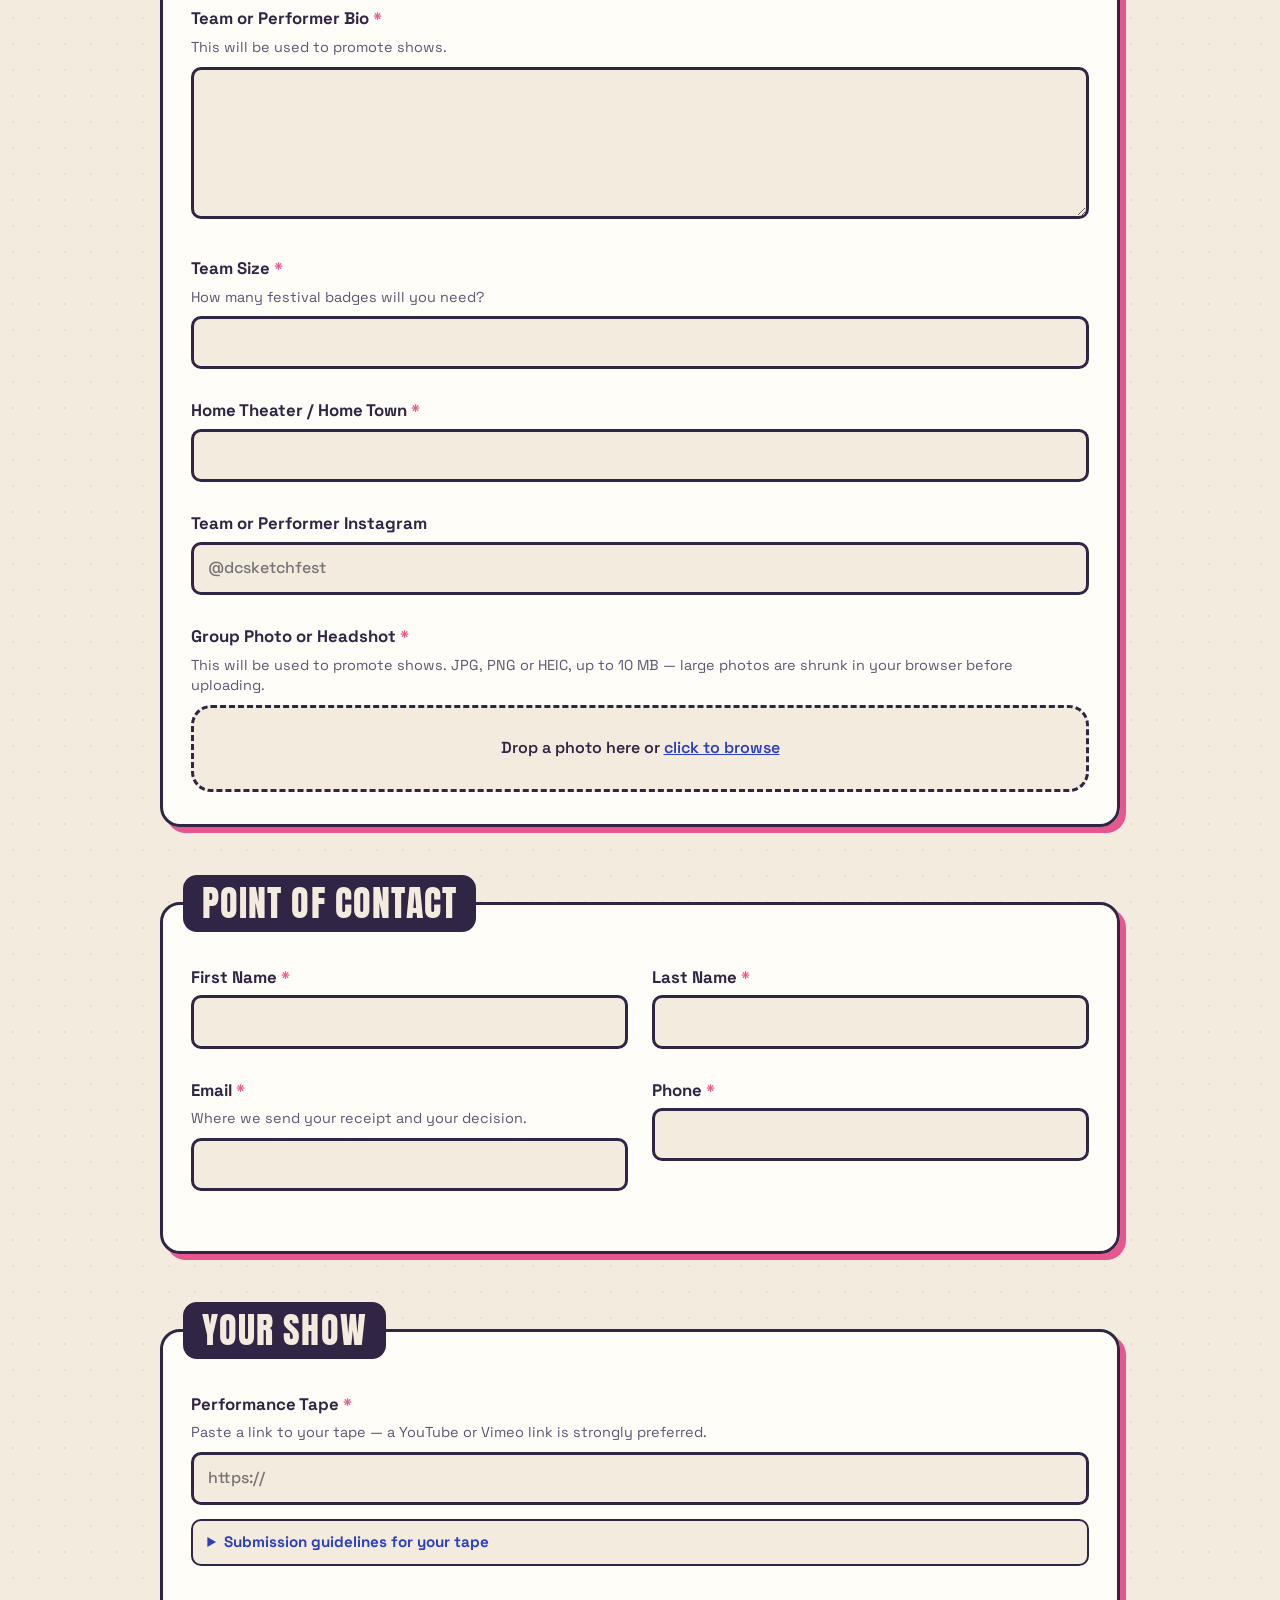
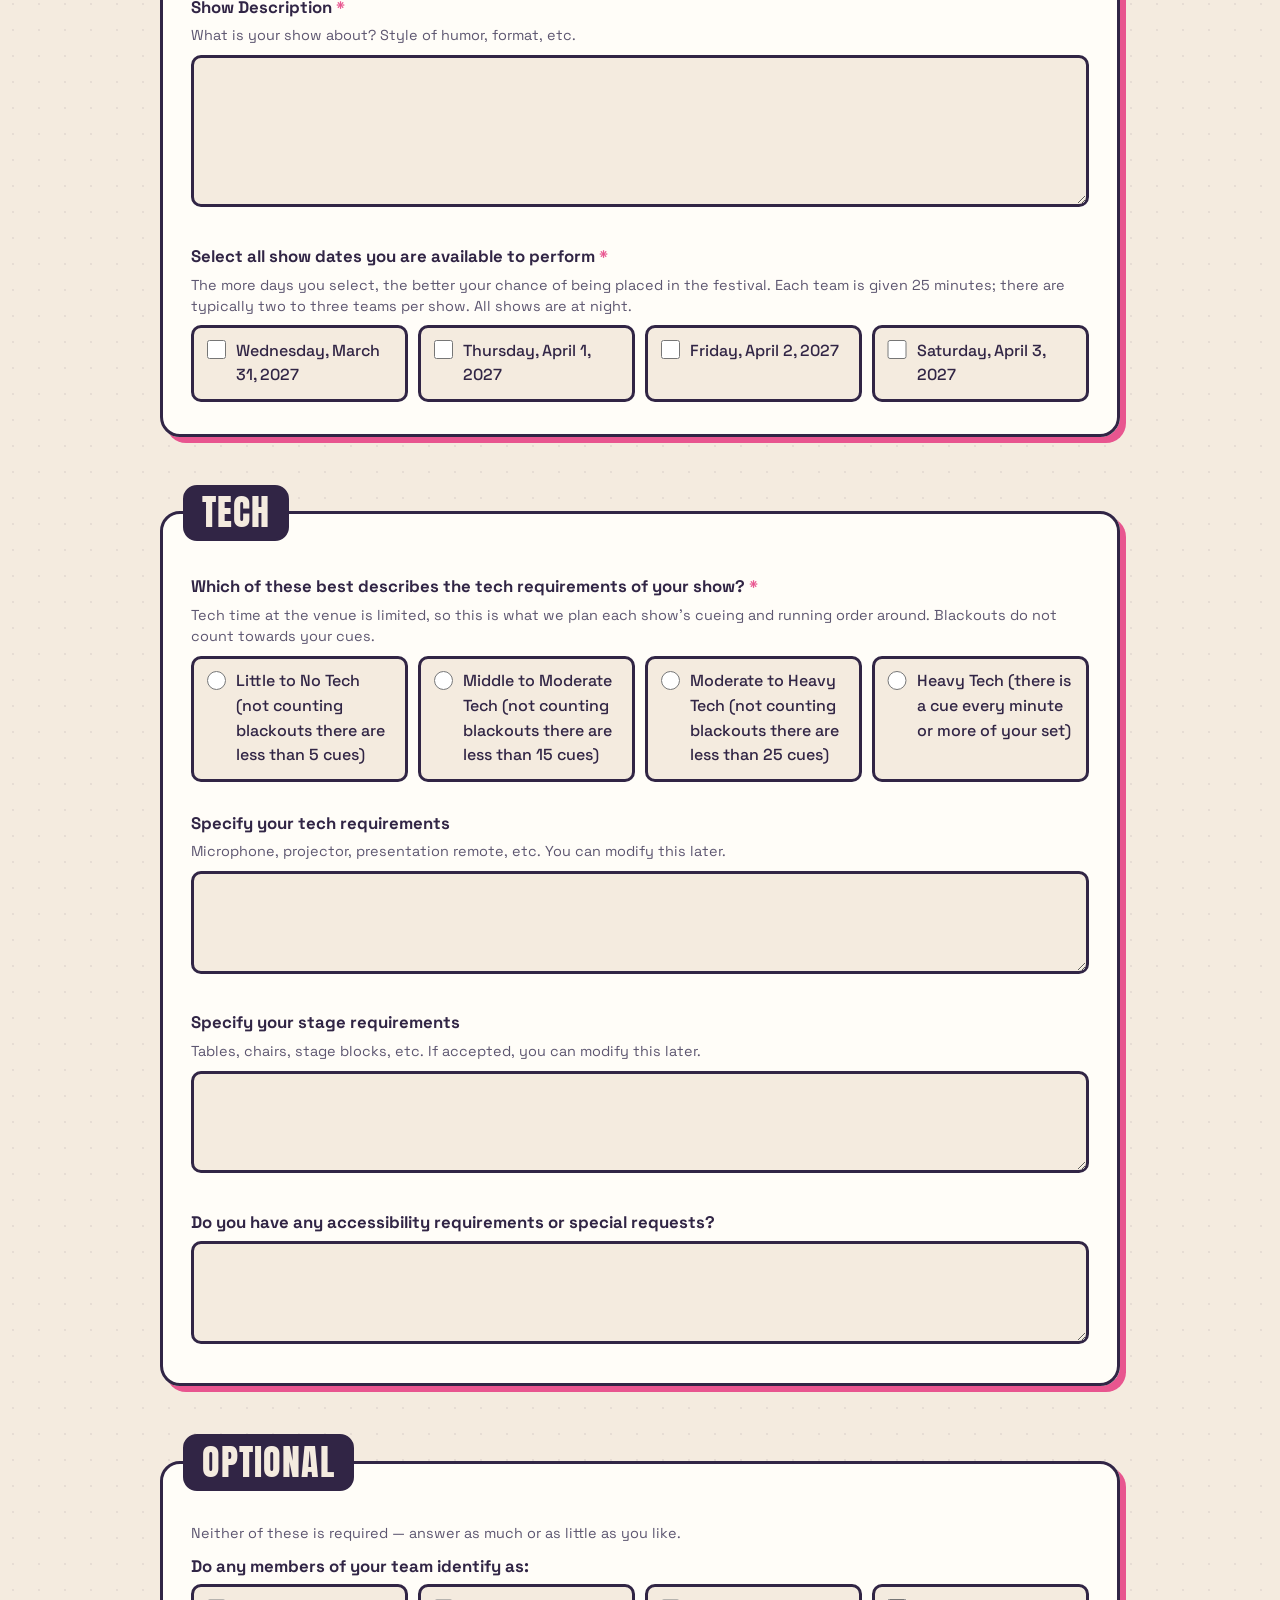
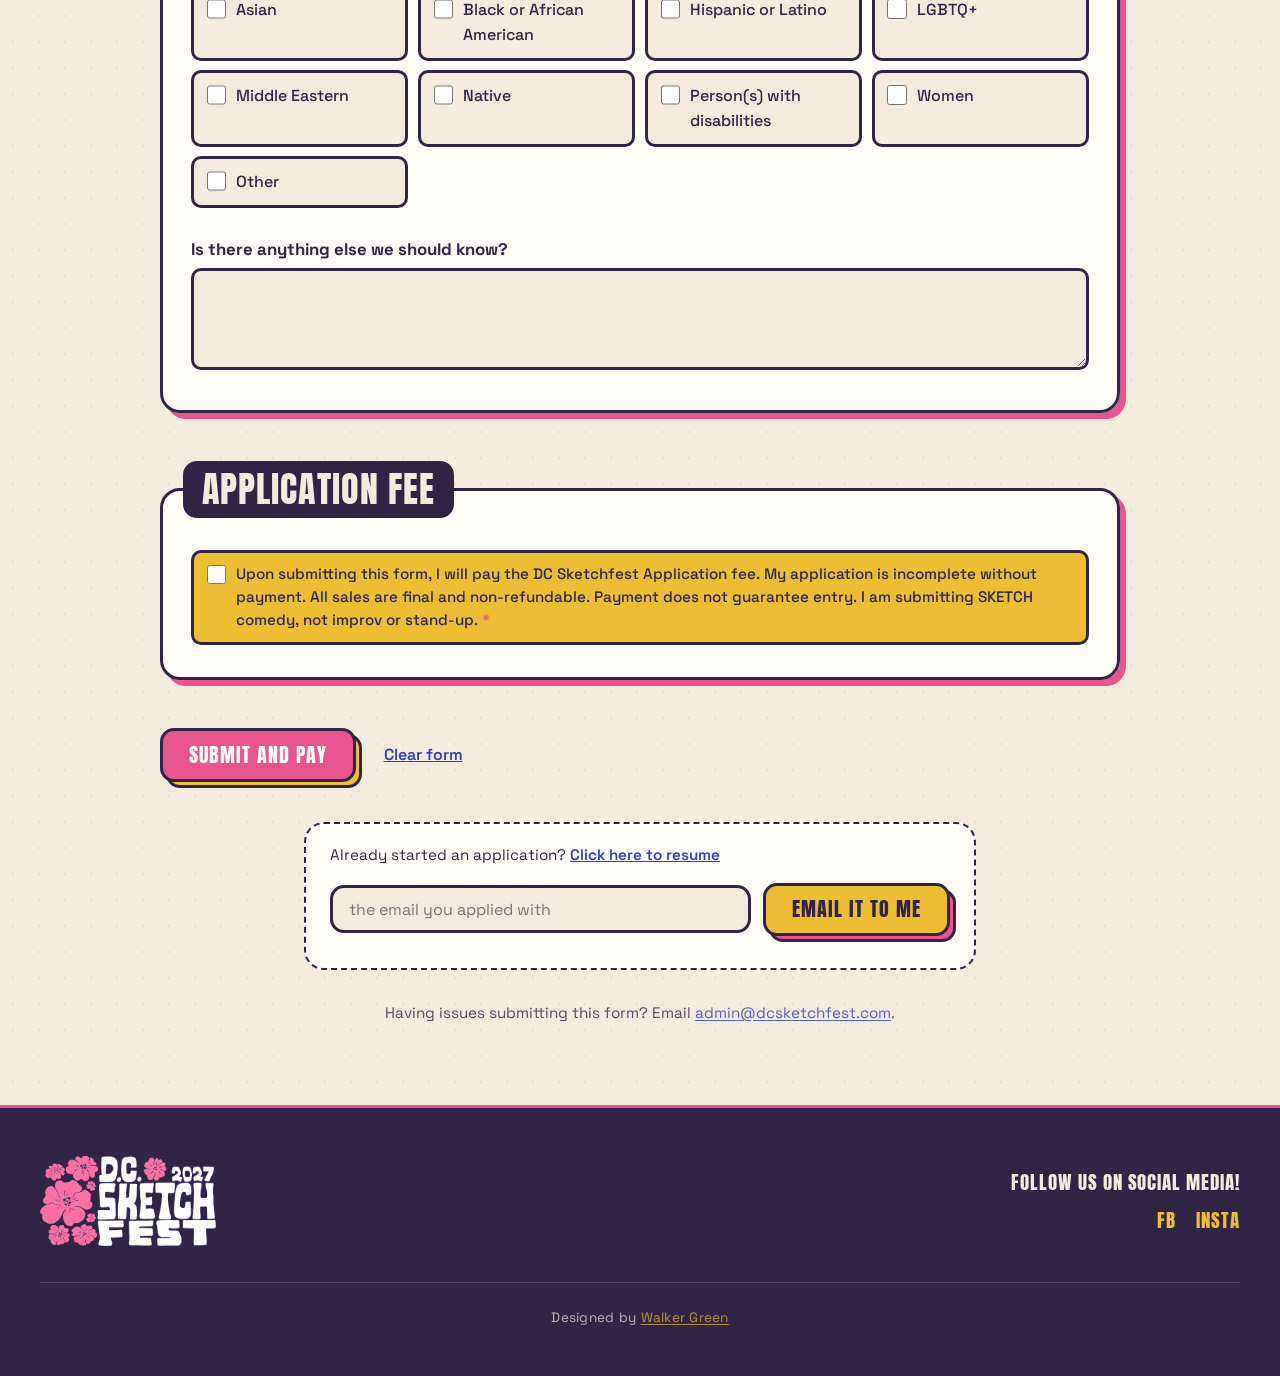
==== commit d3ec5fe3: "Resync with production, and close the /photos gap Staging had drifted: it was missing the October 31" ====
--- a/apply/index.html
+++ b/apply/index.html
@@ -2,6 +2,7 @@
 <html lang="en">
 <head>
 <meta charset="utf-8">
+<meta name="robots" content="noindex, nofollow">
 <meta name="viewport" content="width=device-width, initial-scale=1">
 
 <!-- Google tag (gtag.js) -->
@@ -23,11 +24,7 @@
 <meta property="og:image" content="https://dcsketchfest.com/assets/img/brand/og-apply-2027.png">
 <meta name="twitter:card" content="summary_large_image">
 
-<!-- Absolute URLs name the production host even in this staging copy, the
-     way the homepage does: a preview that mixes hosts is broken on one of
-     them. robots keeps the copy out of the index until the form goes live. -->
 <link rel="canonical" href="https://dcsketchfest.com/apply/">
-<meta name="robots" content="noindex, nofollow">
 <link rel="icon" href="/assets/img/brand/favicon.svg" type="image/svg+xml">
 <link rel="icon" href="/assets/img/brand/favicon-32.png" sizes="32x32">
 <link rel="apple-touch-icon" href="/assets/img/brand/favicon-256.png">
@@ -53,8 +50,10 @@
         <a class="nav-link" href="/apply/" aria-current="page">Apply</a>
         <a class="nav-link" href="/volunteer/">Volunteer</a>
         <a class="nav-link" href="/performers-2026/">Past Lineups</a>
+        <a class="nav-link" href="/photos/">Photos</a>
         <a class="nav-link" href="/#faq-section">FAQ</a>
         <a class="nav-link" href="mailto:admin@dcsketchfest.com?subject=Question">Contact</a>
+        <a class="nav-link nav-donate-mobile" href="https://givebutter.com/dcsketchfest2027">Donate</a>
       </nav>
 
       <a class="btn nav-donate-desktop" href="https://givebutter.com/dcsketchfest2027"><span>Donate</span></a>
@@ -71,7 +70,7 @@
   <div class="pad pad-md">
     <div class="container container--md apply-intro">
       <h1 class="h-lg text-yellow">DC Sketchfest <span data-cfg="year">2027</span> Application</h1>
-      <p class="body-copy text-white" data-cfg="dates_line">March 31&ndash;April 3, 2027 &mdash; venue to be announced</p>
+      <p class="body-copy text-white" data-cfg="dates_line">March 31&ndash;April 3, 2027 &mdash; MILKCRATE and Sitar Arts Center</p>
       <p class="body-copy text-white">Washington, DC&rsquo;s <span data-cfg="edition">4th</span> Annual Sketch Comedy Festival</p>
     </div>
   </div>
@@ -93,7 +92,7 @@
           <!-- Rewritten from CONFIG.deadlines in apply.js; the copy below is the
                no-JS fallback, so the two have to be kept in step. -->
           <div id="deadlines">
-            <p>Early Application ($25) &ndash; October 20 to November 1.</p>
+            <p>Early Application ($25) &ndash; October 20 to October 31.</p>
             <p>Standard Application ($30) &ndash; November 1 to November 29.</p>
             <p>Late Application ($40) &ndash; November 30 to December 13.</p>
             <p><strong>Applications close December 13, 11:59 PM ET.</strong></p>
@@ -108,7 +107,7 @@
 
         <div class="apply-note">
           <h2 class="h-xs">Location</h2>
-          <p data-cfg="location">All shows are in Washington, DC. Venue to be announced.</p>
+          <p data-cfg="location">All shows are in Washington, DC. MILKCRATE hosts Wednesday and Thursday; Sitar Arts Center hosts Friday and Saturday.</p>
         </div>
 
         <div class="apply-note">
--- a/assets/css/style.css
+++ b/assets/css/style.css
@@ -373,9 +373,16 @@
 
 .nav-donate-desktop { flex: none; }
 
+/* Donate appears twice in the markup and never twice on screen: the
+   header button is display:none below 992px, where the only nav a
+   visitor can reach is the drawer, and the drawer entry is hidden
+   above it. One of the two is always the one that is reachable. */
+.nav-donate-mobile { display: none; }
+
 @media (max-width: 991px) {
   .nav-toggle { display: flex; }
   .nav-donate-desktop { display: none; }
+  .nav-donate-mobile { display: block; }
 
   .nav-links {
     position: absolute;
@@ -526,8 +533,13 @@
 
 /* ------------------------------------------------------------- ticker --- */
 
-/* Marquee strip under the hero. The track holds two identical spans so the
-   -50% translate loops seamlessly. */
+/* Marquee strip under the hero.
+ *
+ * The track holds SIX identical spans and translates -50%, so the first three
+ * land exactly where the second three began. Six rather than two because the
+ * loop is only seamless while half the track is at least as wide as the
+ * viewport: with two spans that half was one span, about 1200px, and any
+ * window wider than that ran past the end of the track and showed a gap. */
 .ticker {
   background: var(--yellow);
   border-top: var(--border);
@@ -539,7 +551,11 @@
 .ticker-track {
   display: flex;
   width: max-content;
-  animation: ticker-scroll 28s linear infinite;
+  /* 84s, not 28s: the duration is the time to cross HALF the track, and
+     half the track went from one span to three when the span count went
+     from two to six to close the gap. Keeping 28s tripled the speed as a
+     side effect of that fix. 84s is the same ~52px/s it always ran at. */
+  animation: ticker-scroll 84s linear infinite;
 }
 
 .ticker-track > span {
@@ -1015,9 +1031,83 @@
   .press-copy .body-copy { padding: 1.25rem; }
 }
 
+/* ------------------------------------------------------------- venues --- */
+
+/* Two cards, side by side on a desktop and stacked on a phone. Equal-height
+   rows rather than auto, so the two names and night pairs line up with each
+   other instead of floating at whatever height their logo leaves them. */
+.venue-grid {
+  list-style: none;
+  margin: 3rem auto 0;
+  padding: 0;
+  display: grid;
+  grid-template-columns: repeat(2, minmax(0, 1fr));
+  gap: 2rem;
+}
+
+.venue-card {
+  border: var(--border);
+  border-radius: var(--radius-card);
+  background: var(--white);
+  /* Pink, not blue: this section IS blue, and a blue shadow on it is a shadow
+     nobody can see. */
+  box-shadow: var(--shadow-offset) var(--shadow-offset) 0 var(--pink);
+  padding: 2rem 1.5rem;
+  text-align: center;
+}
+
+/* A fixed box for the mark. The two logos are nothing like the same shape --
+   Sitar's is tall, MILKCRATE's is square -- so sizing either by width or by
+   height alone makes one dwarf the other. A common box with object-fit lets
+   each fill what it can of the same area and keeps the pair balanced. */
+.venue-logo-wrap {
+  height: 9rem;
+  display: flex;
+  align-items: center;
+  justify-content: center;
+}
+
+.venue-logo {
+  max-height: 100%;
+  max-width: 70%;
+  width: auto;
+  height: auto;
+  object-fit: contain;
+}
+
+.venue-card h3 { margin: 1.5rem 0 .5rem; }
+
+.venue-nights {
+  font-family: var(--font-body);
+  line-height: 1.5;
+  color: var(--ink);
+}
+
+.venue-address {
+  font-family: var(--font-body);
+  font-size: .95rem;
+  line-height: 1.45;
+  margin-top: .75rem;
+  color: var(--ink);
+}
+
+/* The cards are a grid row, so one card gaining an address and the other not
+   does not make them different heights -- the shorter one just has more space
+   under its nights. Nothing to compensate for here. */
+
+.venue-note { margin-top: 2.5rem; }
+
+@media (max-width: 767px) {
+  .venue-grid { grid-template-columns: 1fr; gap: 1.5rem; }
+  .venue-logo-wrap { height: 7.5rem; }
+}
+
 /* -------------------------------------------------------------- venue --- */
 
-/* Stands in for the address and map while the 2027 venue is unsigned. */
+/* Unused since the 2027 rebuild dropped the venue panel from the homepage.
+   Kept because the venues (MILKCRATE and Sitar Arts Center) still have no
+   published addresses here, and this is the styling a panel would want the
+   day they do. Delete it if that panel never comes back. */
 .venue-tba {
   max-width: 42rem;
   margin: 2.5rem auto 0;
@@ -1664,6 +1754,38 @@
   padding: 2rem;
 }
 
+/* The 404 is a bit, so it needs more than a centred heading. These went
+   out with the old stylesheet when production was brought up to the 2027
+   site; the page that uses them is older than the merge. */
+.error-inner {
+  max-width: 44rem;
+}
+.error-slate {
+  font-family: var(--font-body);
+  font-weight: 600;
+  font-size: .9rem;
+  letter-spacing: .18em;
+  text-transform: uppercase;
+  color: var(--white);
+  margin: 0 0 1rem;
+}
+.error-punchline {
+  font-family: var(--font-body);
+  font-weight: 500;
+  font-size: clamp(1.05rem, 2vw, 1.35rem);
+  line-height: 1.5;
+  color: var(--white);
+  margin: 1.25rem auto 0;
+  max-width: 30rem;
+}
+.error-mumbie {
+  width: min(13rem, 45vw);
+  height: auto;
+  margin: 2rem auto 2.5rem;
+  transform: rotate(-6deg);
+}
+
+
 /* ------------------------------------------------------- scroll reveal --- */
 
 .reveal {
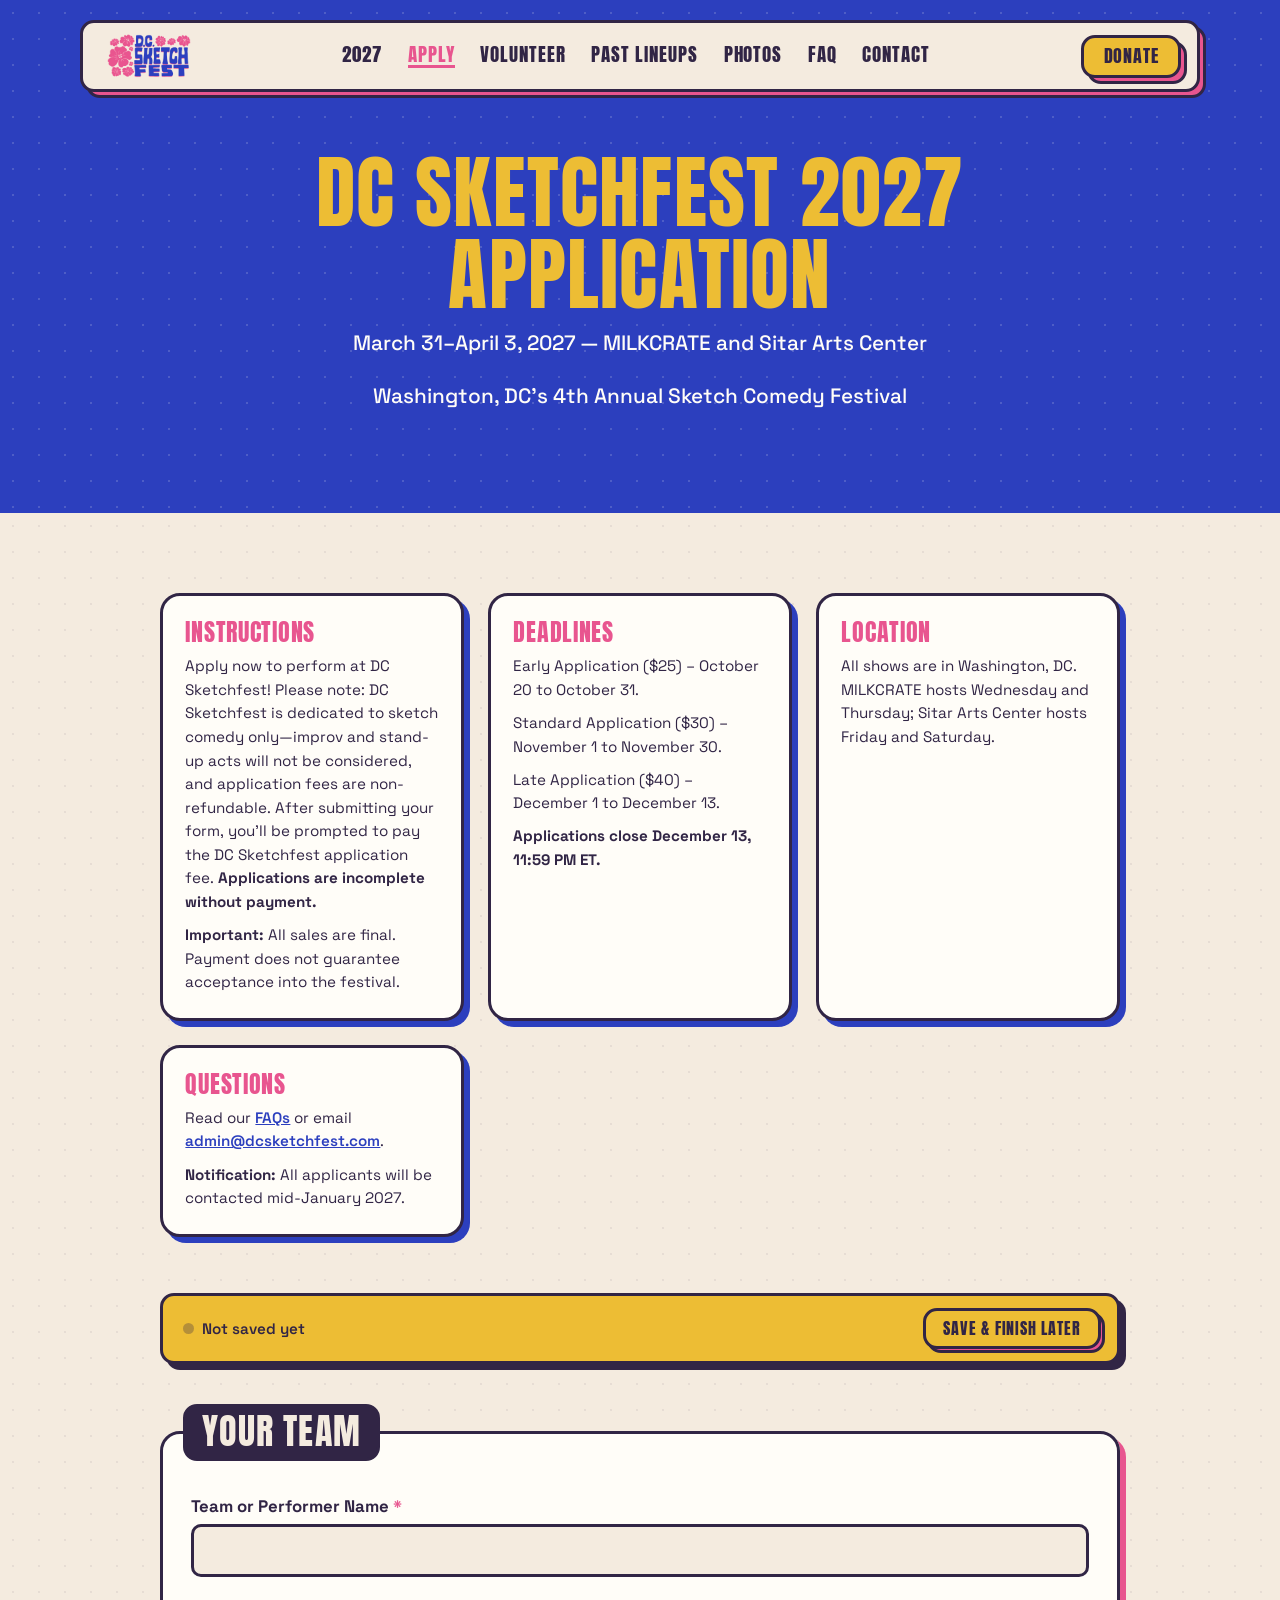
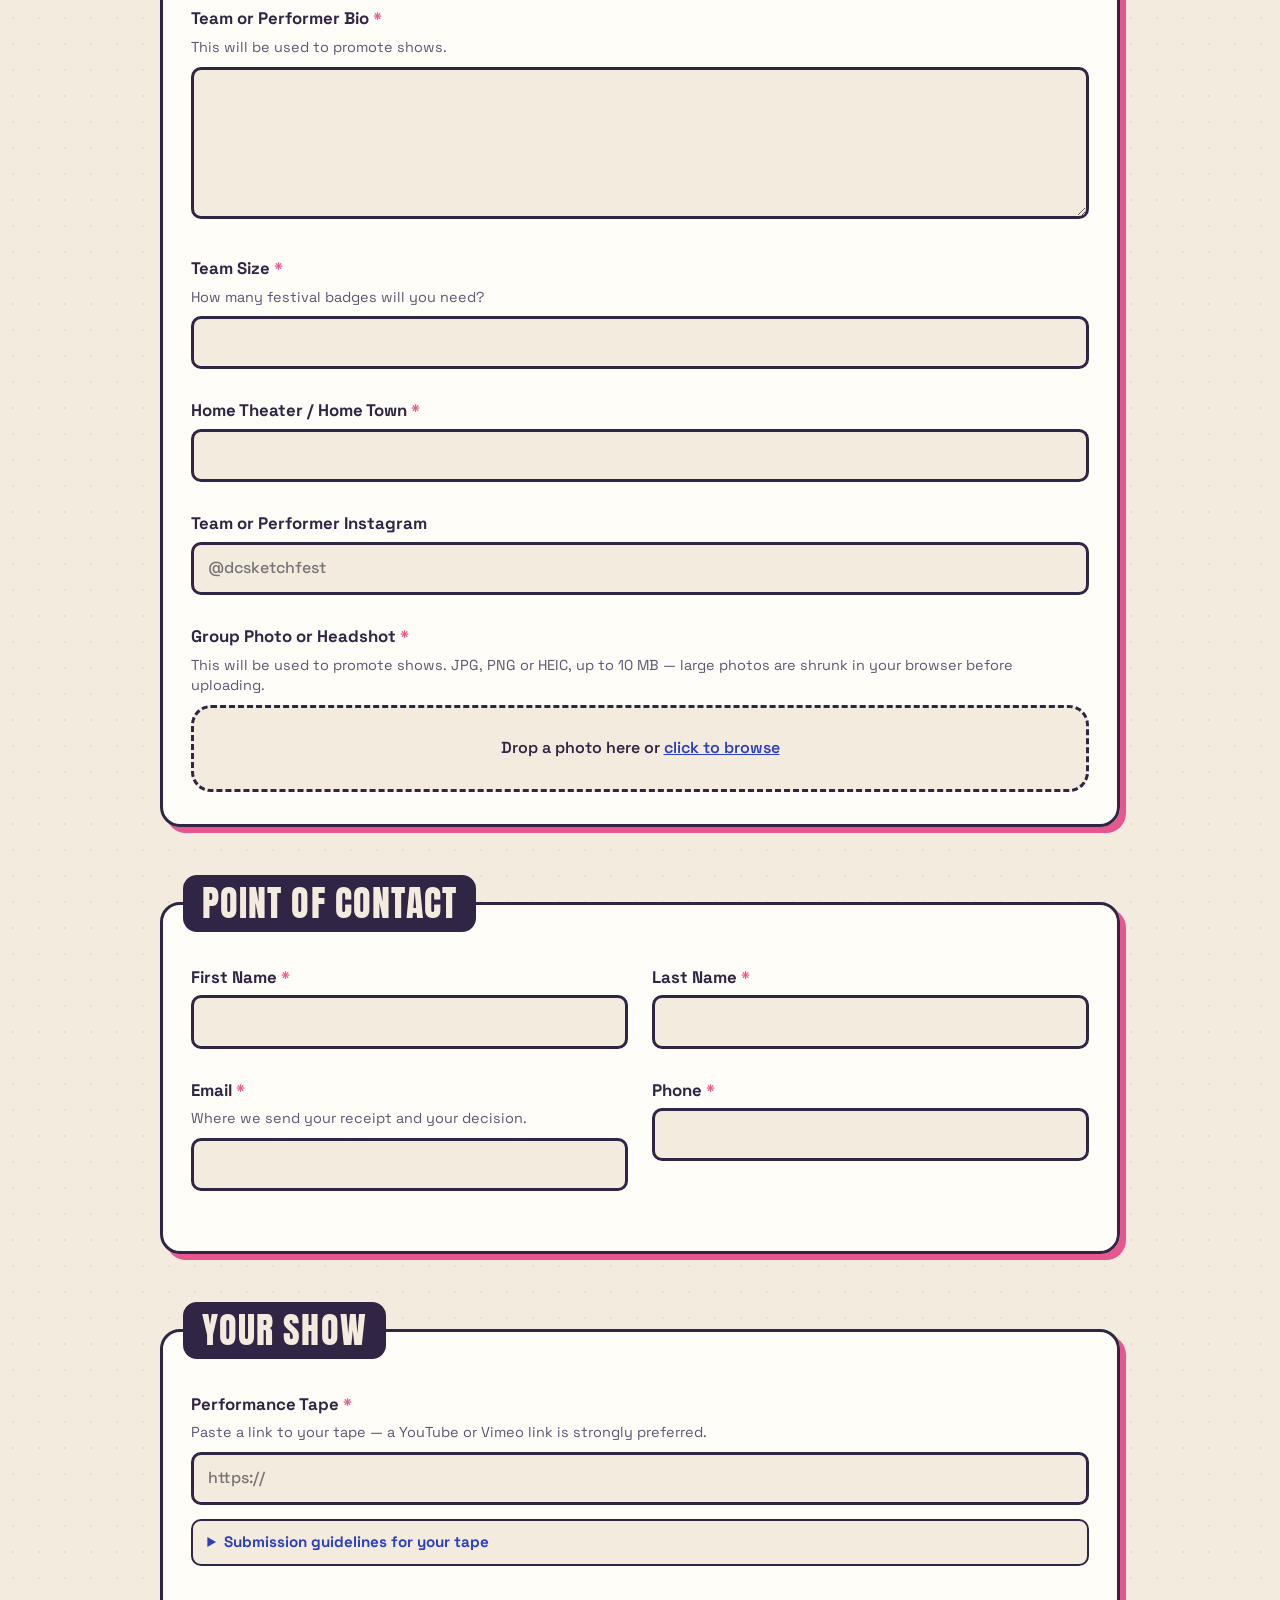
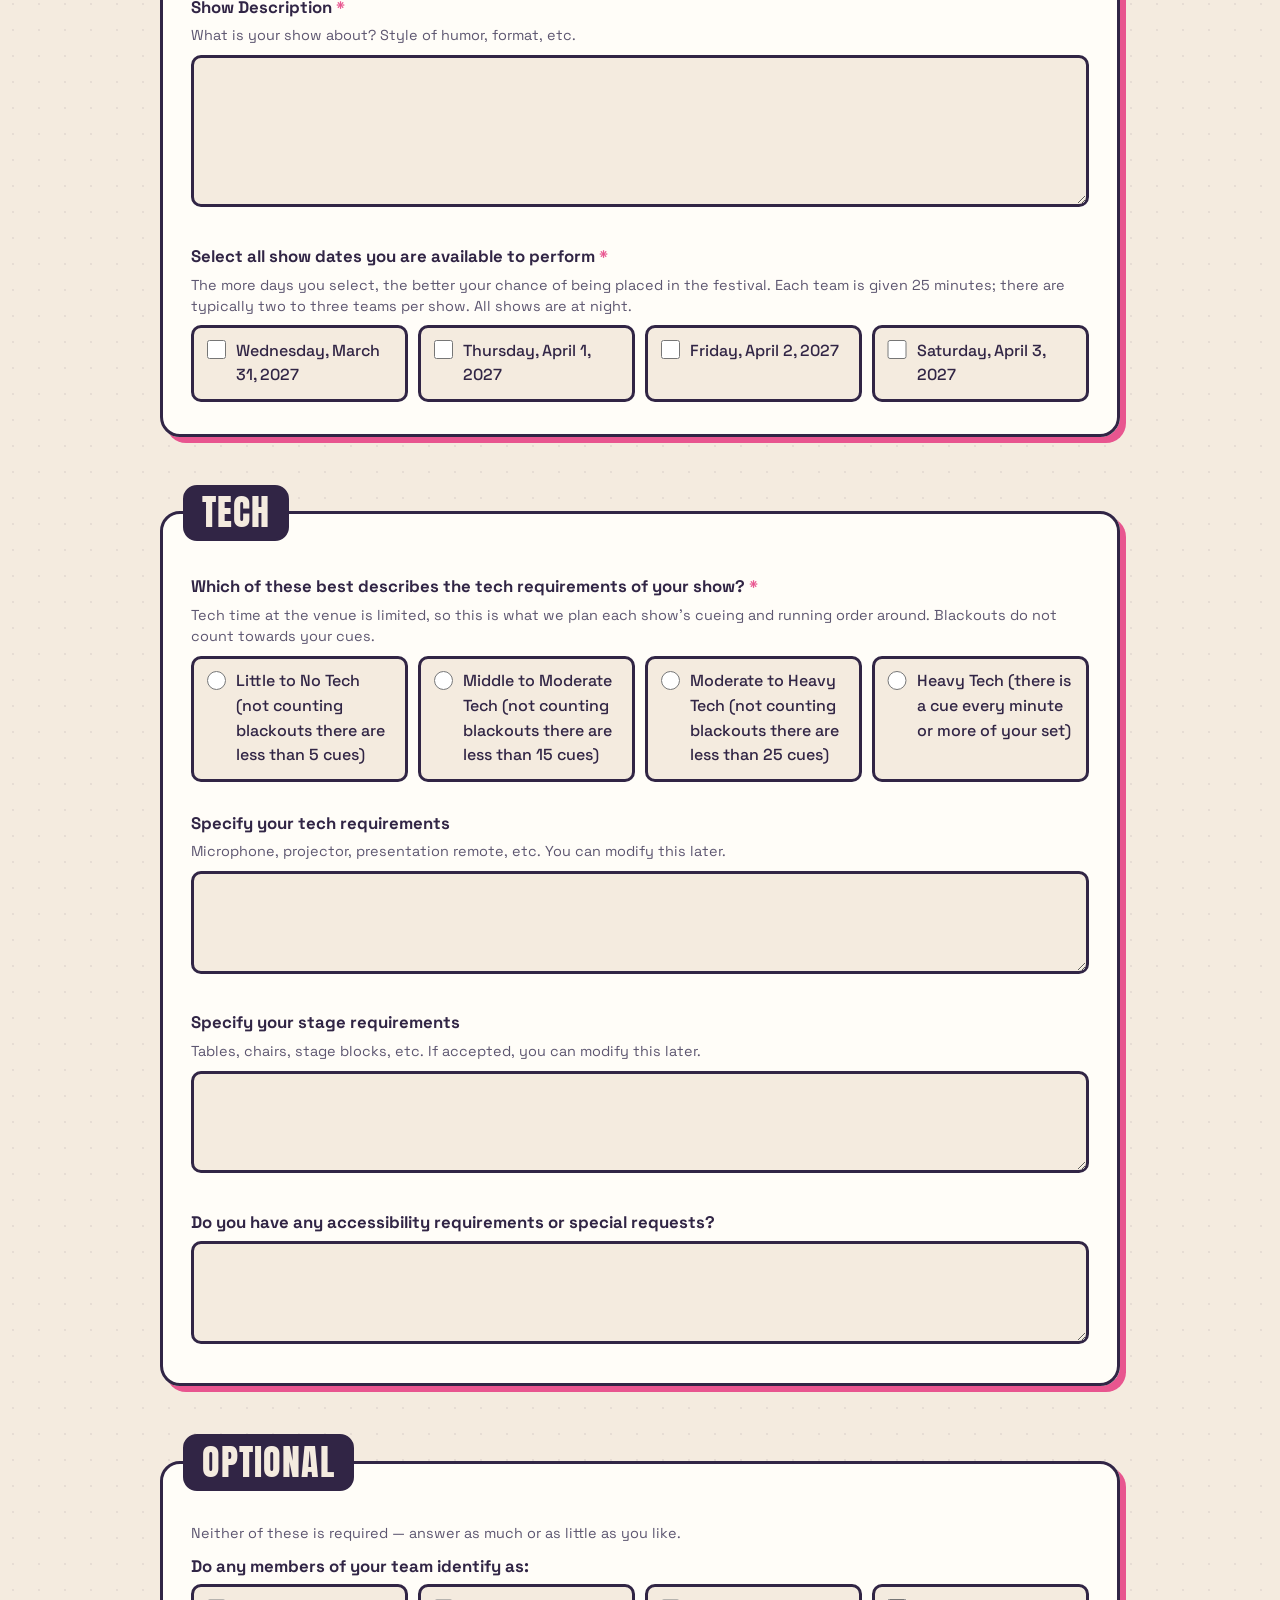
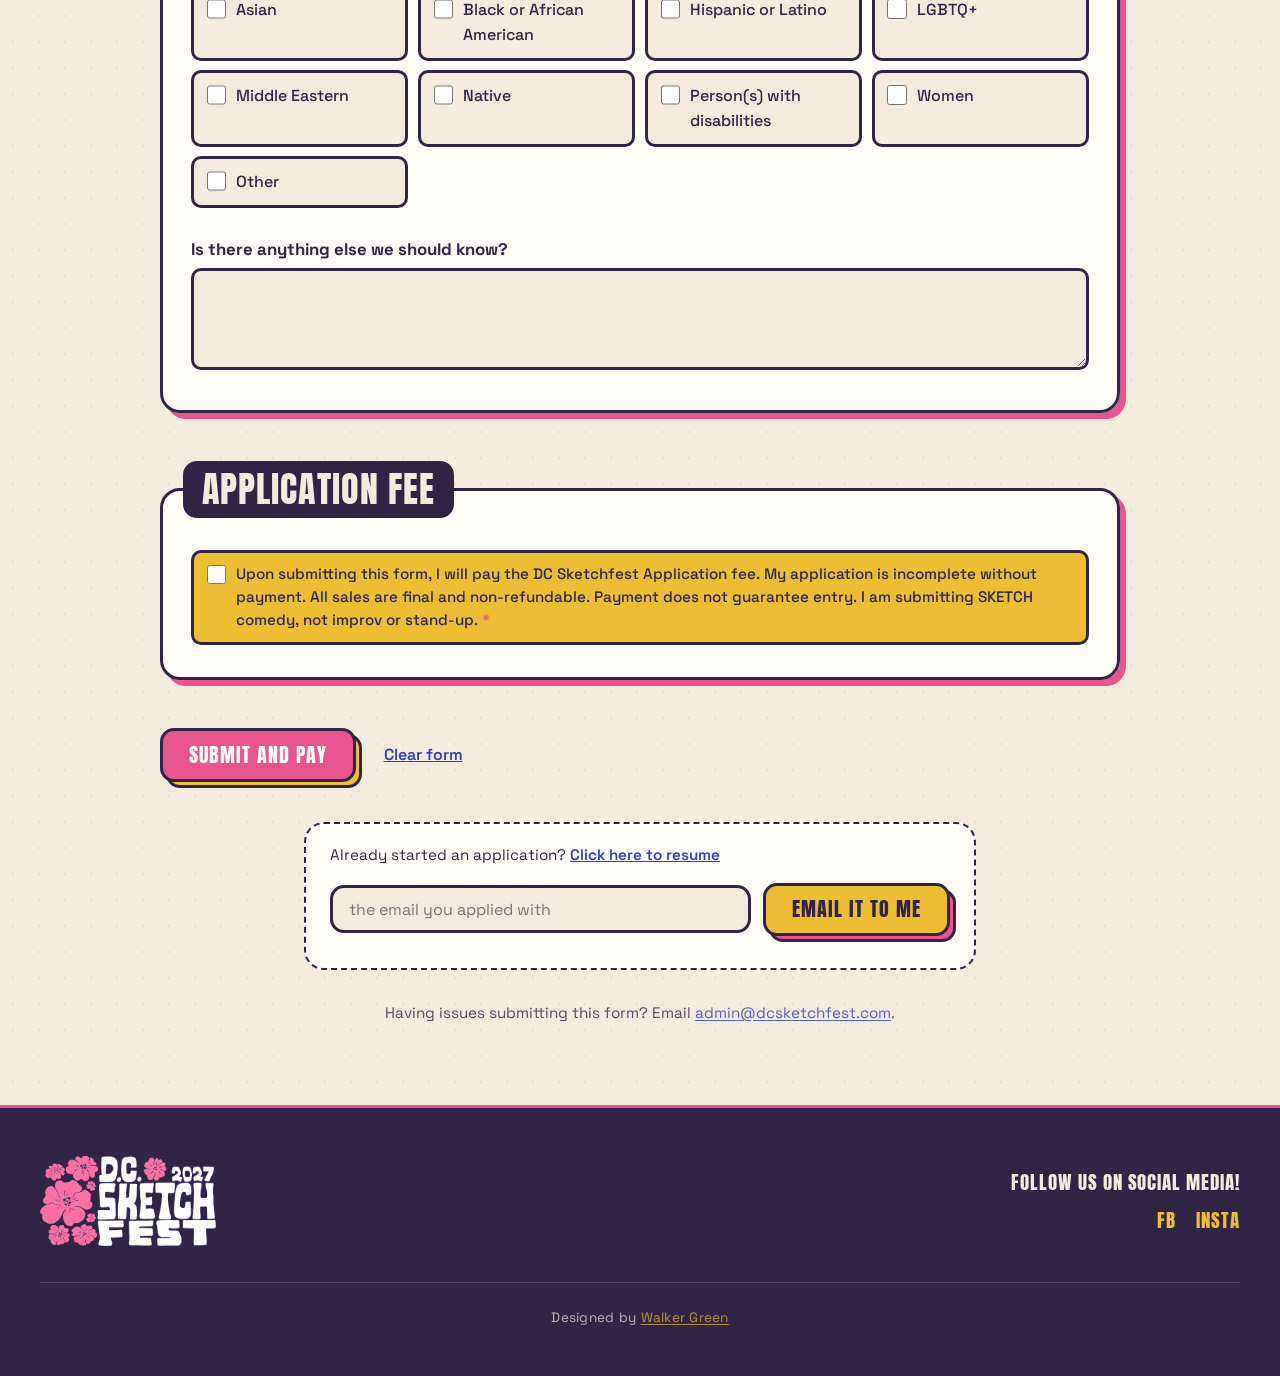
==== commit 19700265: "Move the standard/late boundary to November 30 Standard now runs November 1 to November 30 and late " ====
--- a/apply/index.html
+++ b/apply/index.html
@@ -93,8 +93,8 @@
                no-JS fallback, so the two have to be kept in step. -->
           <div id="deadlines">
             <p>Early Application ($25) &ndash; October 20 to October 31.</p>
-            <p>Standard Application ($30) &ndash; November 1 to November 29.</p>
-            <p>Late Application ($40) &ndash; November 30 to December 13.</p>
+            <p>Standard Application ($30) &ndash; November 1 to November 30.</p>
+            <p>Late Application ($40) &ndash; December 1 to December 13.</p>
             <p><strong>Applications close December 13, 11:59 PM ET.</strong></p>
           </div>
           <!-- Written by apply.js only when Settings carries a tax rate or a
--- a/assets/css/style.css
+++ b/assets/css/style.css
@@ -649,6 +649,13 @@
   vertical-align: .14em;
 }
 
+/* `display` above outranks the browser's own [hidden] rule, so the two rows
+   that are not the open one would show their flag anyway. The table ships all
+   three and hides two; this is what makes the hiding work. */
+.fee-flag[hidden] {
+  display: none;
+}
+
 .fee-price {
   font-family: var(--font-display);
   font-size: 1.35em;
